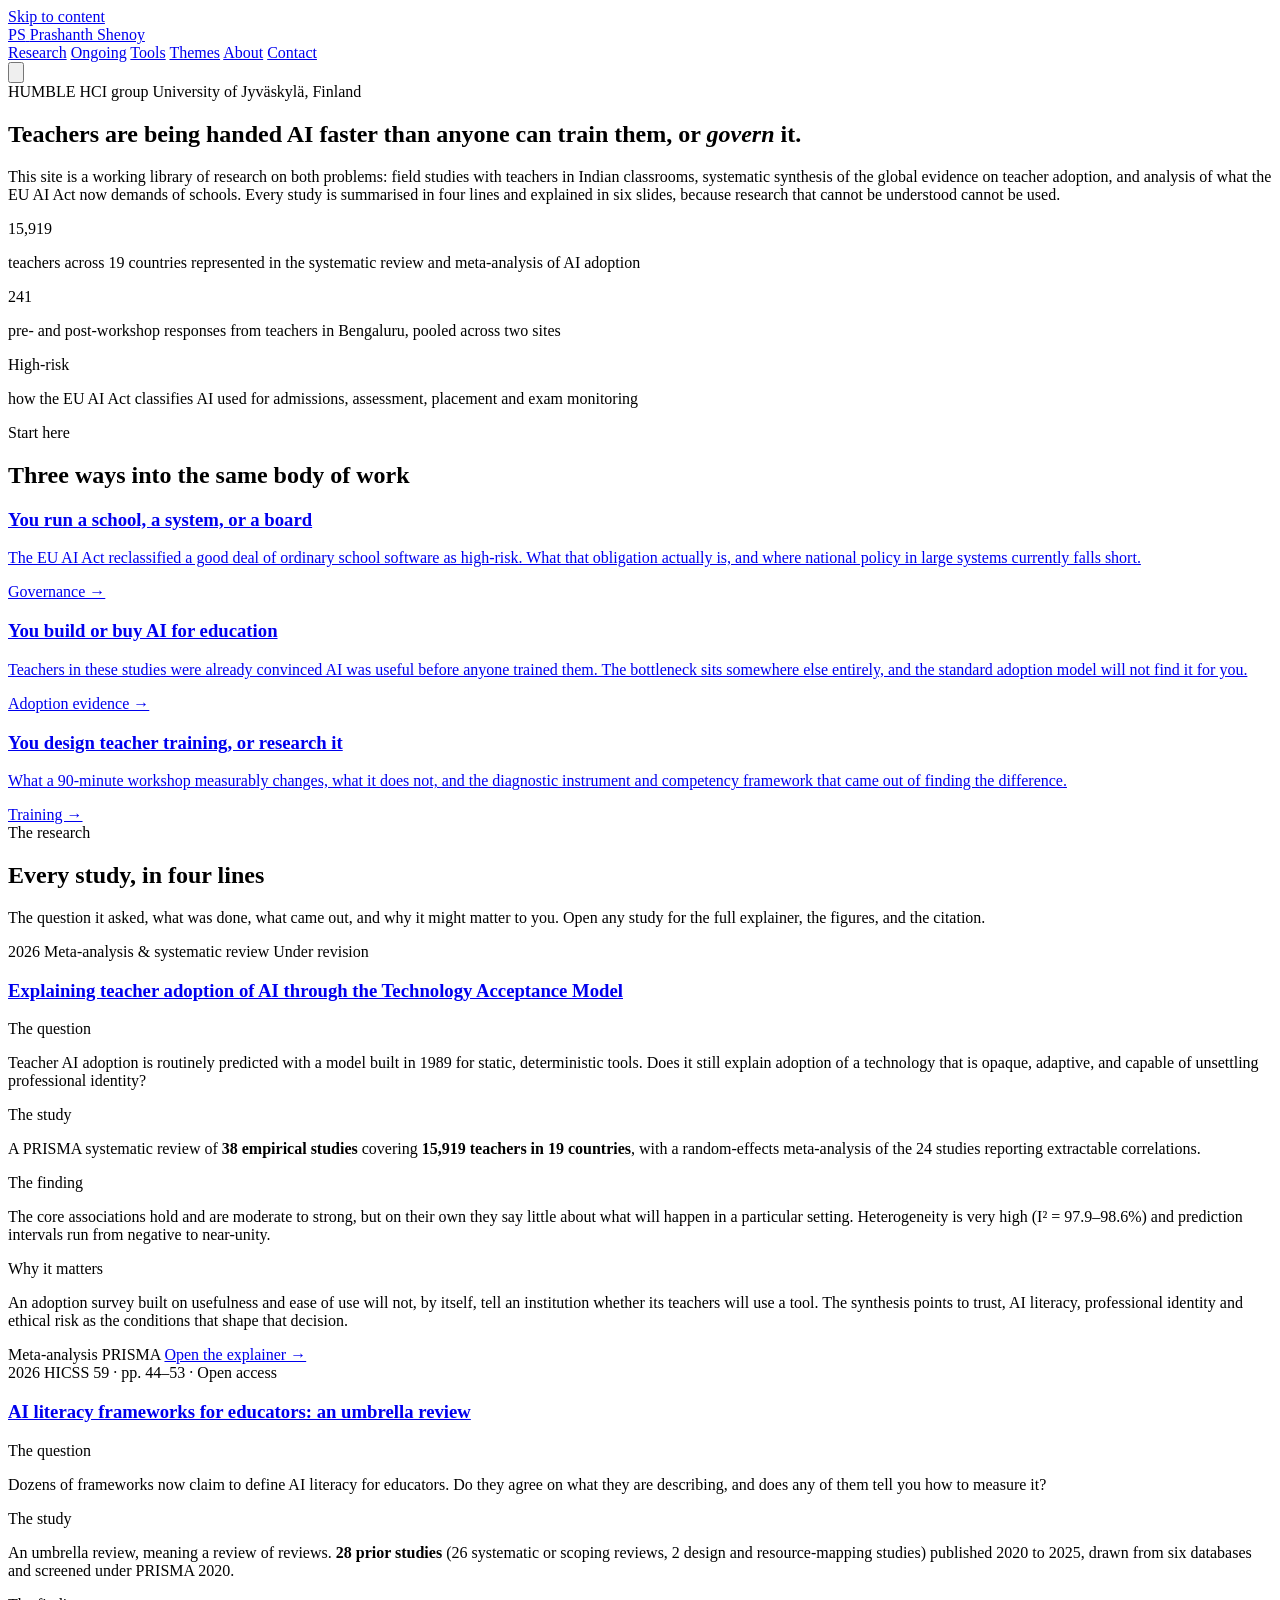
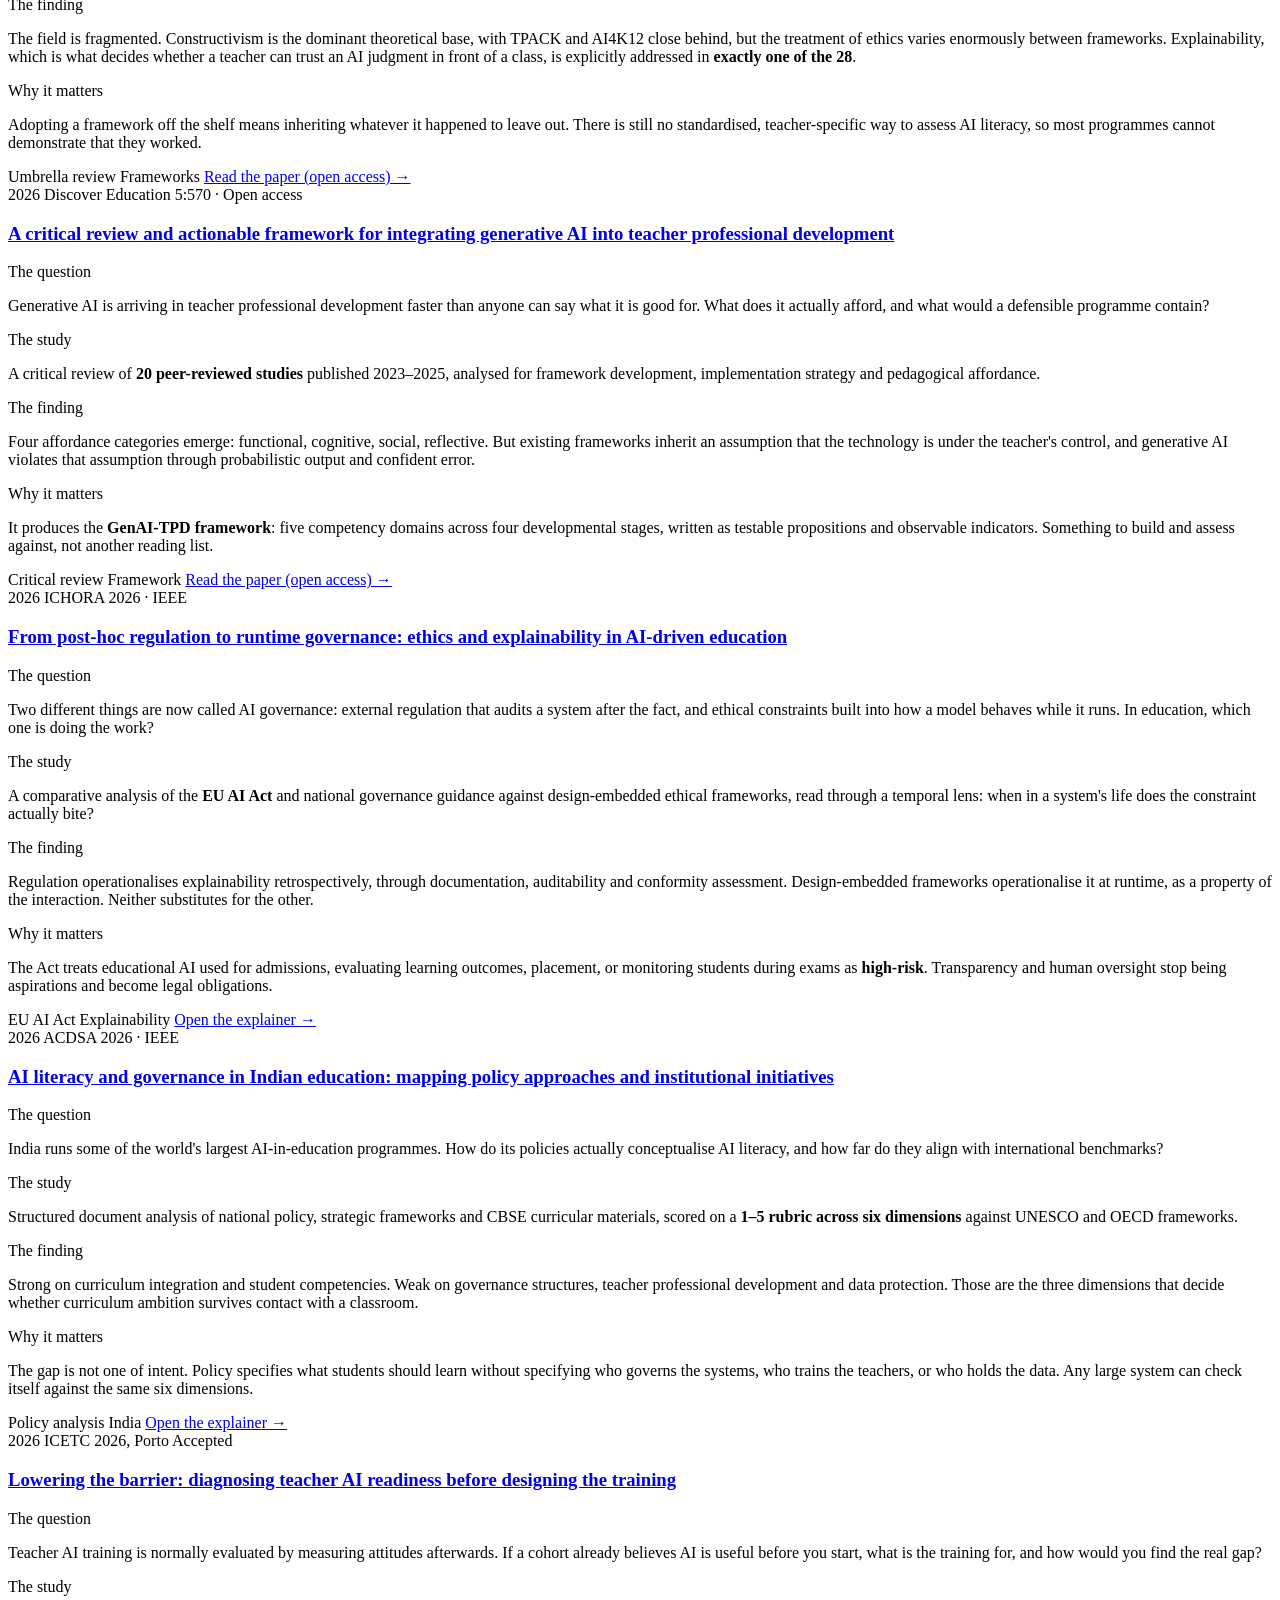
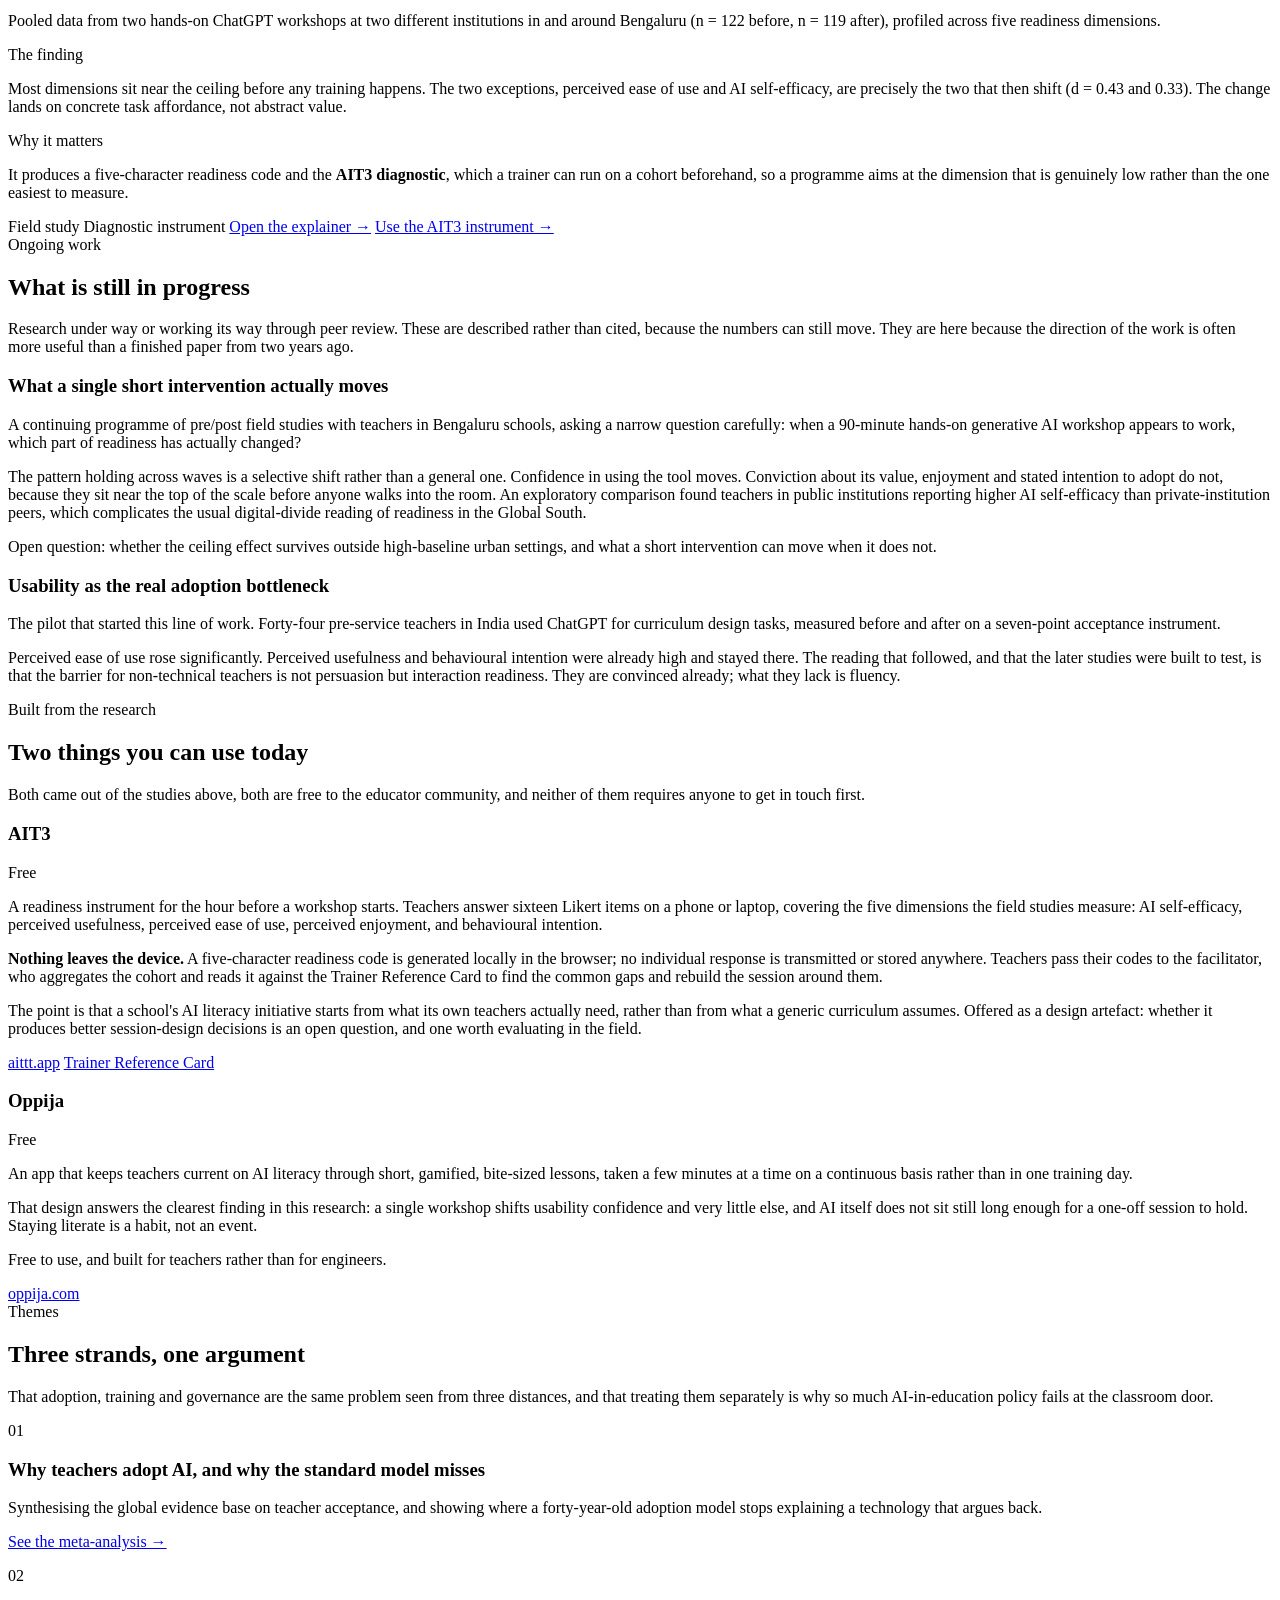
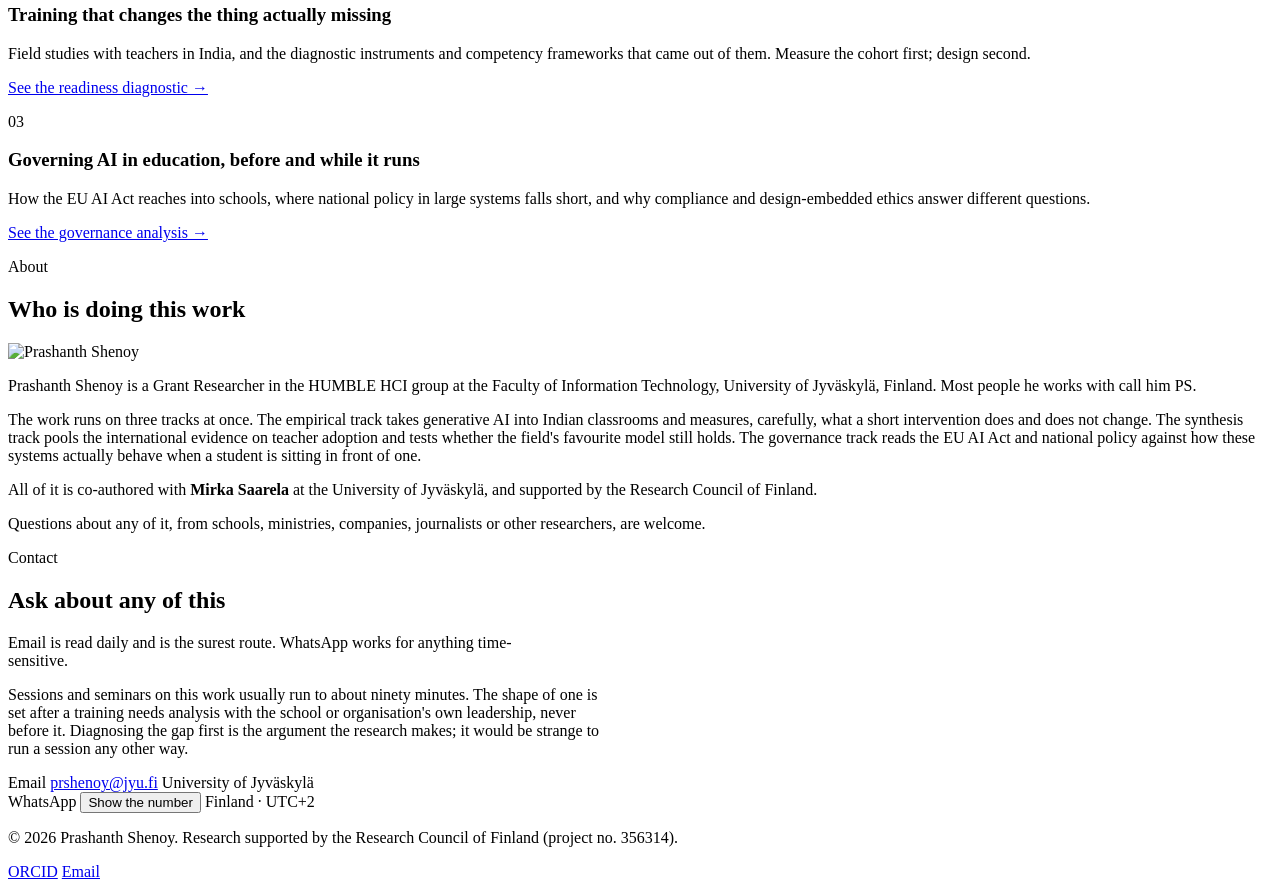
==== index.html @ c7bf32a2 "Add files via upload" ====
<!DOCTYPE html>
<html lang="en">
<head>
<meta charset="utf-8">
<meta name="viewport" content="width=device-width, initial-scale=1">
<title>Prashanth Shenoy: AI literacy, teacher adoption, and the governance of AI in education</title>
<meta name="description" content="Research on how teachers actually take up AI and how education systems should govern it. Field studies with teachers in India, systematic synthesis of the global evidence, and analysis of what the EU AI Act requires of schools.">
<link rel="canonical" href="https://www.prashanthshenoy.com/">

<meta property="og:type" content="website">
<meta property="og:url" content="https://www.prashanthshenoy.com/">
<meta property="og:title" content="Prashanth Shenoy. AI in education: adoption, training, governance">
<meta property="og:description" content="A working library of research on how teachers take up AI and how schools should govern it. Every study summarised in four lines and explained in six slides.">
<meta property="og:image" content="https://www.prashanthshenoy.com/assets/img/og-card.jpg">
<meta name="twitter:card" content="summary_large_image">

<link rel="icon" href="data:image/svg+xml,%3Csvg xmlns='http://www.w3.org/2000/svg' viewBox='0 0 32 32'%3E%3Ccircle cx='16' cy='16' r='15' fill='none' stroke='%230E5E56' stroke-width='2'/%3E%3Ctext x='16' y='22' font-family='Georgia,serif' font-size='15' font-weight='600' fill='%230E5E56' text-anchor='middle'%3EPS%3C/text%3E%3C/svg%3E">

<link rel="preconnect" href="https://fonts.googleapis.com">
<link rel="preconnect" href="https://fonts.gstatic.com" crossorigin>
<link href="https://fonts.googleapis.com/css2?family=Newsreader:ital,opsz,wght@0,6..72,400;0,6..72,500;0,6..72,600;1,6..72,400&family=Inter:wght@400;500;600&display=swap" rel="stylesheet">
<link rel="stylesheet" href="assets/css/site.css">

<script type="application/ld+json">
{
  "@context": "https://schema.org",
  "@type": "Person",
  "name": "Prashanth Shenoy",
  "alternateName": "PS",
  "url": "https://www.prashanthshenoy.com/",
  "email": "mailto:prshenoy@jyu.fi",
  "identifier": "https://orcid.org/0009-0000-4653-6191",
  "sameAs": ["https://orcid.org/0009-0000-4653-6191"],
  "jobTitle": "Grant Researcher",
  "affiliation": {
    "@type": "CollegeOrUniversity",
    "name": "University of Jyväskylä",
    "department": {
      "@type": "Organization",
      "name": "HUMBLE HCI group, Faculty of Information Technology"
    }
  },
  "knowsAbout": [
    "AI literacy", "AI in education", "Teacher professional development",
    "Technology Acceptance Model", "EU AI Act", "AI governance in education",
    "Generative AI", "Learning analytics"
  ]
}
</script>
</head>
<body>

<a class="skip-link" href="#main">Skip to content</a>

<header class="site-header">
  <div class="wrap site-header__inner">
    <a class="brand" href="/">
      <span class="monogram" aria-hidden="true">PS</span>
      <span class="brand__name">Prashanth Shenoy</span>
    </a>
    <div class="header-actions">
      <nav class="nav" aria-label="Primary">
        <a href="#research">Research</a>
        <a href="#ongoing">Ongoing</a>
        <a href="#tools">Tools</a>
        <a href="#strands">Themes</a>
        <a href="#about">About</a>
        <a href="#contact">Contact</a>
      </nav>
      <button class="theme-toggle" type="button" aria-label="Switch theme">
        <svg viewBox="0 0 24 24" fill="none" stroke="currentColor" stroke-width="2" stroke-linecap="round" aria-hidden="true">
          <path d="M21 12.8A9 9 0 1 1 11.2 3a7 7 0 0 0 9.8 9.8z"/>
        </svg>
      </button>
    </div>
  </div>
</header>

<main id="main">

  <!-- ================= HERO ================= -->
  <section class="hero">
    <div class="wrap">
      <div class="hero__kicker">
        <span class="eyebrow">HUMBLE HCI group</span>
        <span class="dot" aria-hidden="true"></span>
        <span class="eyebrow">University of Jyväskylä, Finland</span>
      </div>

      <h1>Teachers are being handed AI faster than anyone can train them, or <em>govern</em> it.</h1>

      <p class="lede hero__lede">
        This site is a working library of research on both problems: field studies with
        teachers in Indian classrooms, systematic synthesis of the global evidence on
        teacher adoption, and analysis of what the EU AI Act now demands of schools.
        Every study is summarised in four lines and explained in six slides, because
        research that cannot be understood cannot be used.
      </p>

      <div class="hero__meta">
        <div class="hero__stat">
          <span class="n num">15,919</span>
          <p>teachers across 19 countries represented in the systematic review and meta-analysis of AI adoption</p>
        </div>
        <div class="hero__stat">
          <span class="n num">241</span>
          <p>pre- and post-workshop responses from teachers in Bengaluru, pooled across two sites</p>
        </div>
        <div class="hero__stat">
          <span class="n">High-risk</span>
          <p>how the EU AI Act classifies AI used for admissions, assessment, placement and exam monitoring</p>
        </div>
      </div>
    </div>
  </section>

  <!-- ================= DOORS ================= -->
  <section class="rule-top" aria-labelledby="start-here">
    <div class="wrap">
      <div class="section-head">
        <span class="eyebrow" id="start-here">Start here</span>
        <h2>Three ways into the same body of work</h2>
      </div>

      <div class="doors">
        <a class="door" href="#strand-governance">
          <h3>You run a school, a system, or a board</h3>
          <p>The EU AI Act reclassified a good deal of ordinary school software as high-risk. What that obligation actually is, and where national policy in large systems currently falls short.</p>
          <span class="go">Governance &rarr;</span>
        </a>
        <a class="door" href="#strand-adoption">
          <h3>You build or buy AI for education</h3>
          <p>Teachers in these studies were already convinced AI was useful before anyone trained them. The bottleneck sits somewhere else entirely, and the standard adoption model will not find it for you.</p>
          <span class="go">Adoption evidence &rarr;</span>
        </a>
        <a class="door" href="#strand-training">
          <h3>You design teacher training, or research it</h3>
          <p>What a 90-minute workshop measurably changes, what it does not, and the diagnostic instrument and competency framework that came out of finding the difference.</p>
          <span class="go">Training &rarr;</span>
        </a>
      </div>
    </div>
  </section>

  <!-- ================= LIBRARY ================= -->
  <section class="rule-top" id="research">
    <div class="wrap">
      <div class="section-head">
        <span class="eyebrow">The research</span>
        <h2>Every study, in four lines</h2>
        <p>
          The question it asked, what was done, what came out, and why it might matter to you.
          Open any study for the full explainer, the figures, and the citation.
        </p>
      </div>

      <div class="library">

        <!-- ---------- 01 ---------- -->
        <article class="study" id="study-tam-meta">
          <div class="study__aside">
            <span class="study__year num">2026</span>
            <span class="study__venue">Meta-analysis &amp; systematic review</span>
            <span class="study__status">Under revision</span>
          </div>
          <div class="study__body">
            <h3 class="study__title">
              <a href="research/teacher-ai-adoption-tam-meta-analysis.html">Explaining teacher adoption of AI through the Technology Acceptance Model</a>
            </h3>

            <div class="slots">
              <div class="slot">
                <span class="eyebrow">The question</span>
                <p>Teacher AI adoption is routinely predicted with a model built in 1989 for static, deterministic tools. Does it still explain adoption of a technology that is opaque, adaptive, and capable of unsettling professional identity?</p>
              </div>
              <div class="slot">
                <span class="eyebrow">The study</span>
                <p>A PRISMA systematic review of <strong>38 empirical studies</strong> covering <strong>15,919 teachers in 19 countries</strong>, with a random-effects meta-analysis of the 24 studies reporting extractable correlations.</p>
              </div>
              <div class="slot">
                <span class="eyebrow">The finding</span>
                <p>The core associations hold and are moderate to strong, but on their own they say little about what will happen in a particular setting. Heterogeneity is very high (<span class="num">I² = 97.9–98.6%</span>) and prediction intervals run from negative to near-unity.</p>
              </div>
              <div class="slot">
                <span class="eyebrow">Why it matters</span>
                <p>An adoption survey built on usefulness and ease of use will not, by itself, tell an institution whether its teachers will use a tool. The synthesis points to trust, AI literacy, professional identity and ethical risk as the conditions that shape that decision.</p>
              </div>
            </div>

            <div class="study__foot">
              <span class="tag">Meta-analysis</span>
              <span class="tag">PRISMA</span>
              <a href="research/teacher-ai-adoption-tam-meta-analysis.html">Open the explainer &rarr;</a>
            </div>
          </div>
        </article>

        <!-- ---------- 02 ---------- -->
        <article class="study" id="study-umbrella">
          <div class="study__aside">
            <span class="study__year num">2026</span>
            <span class="study__venue">HICSS 59 &middot; pp. 44&ndash;53 &middot; Open access</span>
          </div>
          <div class="study__body">
            <h3 class="study__title">
              <a href="https://hdl.handle.net/10125/111399">AI literacy frameworks for educators: an umbrella review</a>
            </h3>

            <div class="slots">
              <div class="slot">
                <span class="eyebrow">The question</span>
                <p>Dozens of frameworks now claim to define AI literacy for educators. Do they agree on what they are describing, and does any of them tell you how to measure it?</p>
              </div>
              <div class="slot">
                <span class="eyebrow">The study</span>
                <p>An umbrella review, meaning a review of reviews. <strong>28 prior studies</strong> (26 systematic or scoping reviews, 2 design and resource-mapping studies) published 2020 to 2025, drawn from six databases and screened under PRISMA 2020.</p>
              </div>
              <div class="slot">
                <span class="eyebrow">The finding</span>
                <p>The field is fragmented. Constructivism is the dominant theoretical base, with TPACK and AI4K12 close behind, but the treatment of ethics varies enormously between frameworks. Explainability, which is what decides whether a teacher can trust an AI judgment in front of a class, is explicitly addressed in <strong>exactly one of the 28</strong>.</p>
              </div>
              <div class="slot">
                <span class="eyebrow">Why it matters</span>
                <p>Adopting a framework off the shelf means inheriting whatever it happened to leave out. There is still no standardised, teacher-specific way to assess AI literacy, so most programmes cannot demonstrate that they worked.</p>
              </div>
            </div>

            <div class="study__foot">
              <span class="tag">Umbrella review</span>
              <span class="tag">Frameworks</span>
              <a href="https://hdl.handle.net/10125/111399">Read the paper (open access) &rarr;</a>
            </div>
          </div>
        </article>

        <!-- ---------- 03 ---------- -->
        <article class="study">
          <div class="study__aside">
            <span class="study__year num">2026</span>
            <span class="study__venue">Discover Education 5:570 &middot; Open access</span>
          </div>
          <div class="study__body">
            <h3 class="study__title">
              <a href="https://doi.org/10.1007/s44217-026-01579-7">A critical review and actionable framework for integrating generative AI into teacher professional development</a>
            </h3>

            <div class="slots">
              <div class="slot">
                <span class="eyebrow">The question</span>
                <p>Generative AI is arriving in teacher professional development faster than anyone can say what it is good for. What does it actually afford, and what would a defensible programme contain?</p>
              </div>
              <div class="slot">
                <span class="eyebrow">The study</span>
                <p>A critical review of <strong>20 peer-reviewed studies</strong> published 2023&ndash;2025, analysed for framework development, implementation strategy and pedagogical affordance.</p>
              </div>
              <div class="slot">
                <span class="eyebrow">The finding</span>
                <p>Four affordance categories emerge: functional, cognitive, social, reflective. But existing frameworks inherit an assumption that the technology is under the teacher's control, and generative AI violates that assumption through probabilistic output and confident error.</p>
              </div>
              <div class="slot">
                <span class="eyebrow">Why it matters</span>
                <p>It produces the <strong>GenAI-TPD framework</strong>: five competency domains across four developmental stages, written as testable propositions and observable indicators. Something to build and assess against, not another reading list.</p>
              </div>
            </div>

            <div class="study__foot">
              <span class="tag">Critical review</span>
              <span class="tag">Framework</span>
              <a href="https://doi.org/10.1007/s44217-026-01579-7">Read the paper (open access) &rarr;</a>
            </div>
          </div>
        </article>

        <!-- ---------- 03 ---------- -->
        <article class="study" id="study-governance">
          <div class="study__aside">
            <span class="study__year num">2026</span>
            <span class="study__venue">ICHORA 2026 &middot; IEEE</span>
          </div>
          <div class="study__body">
            <h3 class="study__title">
              <a href="research/eu-ai-act-runtime-governance-education.html">From post-hoc regulation to runtime governance: ethics and explainability in AI-driven education</a>
            </h3>

            <div class="slots">
              <div class="slot">
                <span class="eyebrow">The question</span>
                <p>Two different things are now called AI governance: external regulation that audits a system after the fact, and ethical constraints built into how a model behaves while it runs. In education, which one is doing the work?</p>
              </div>
              <div class="slot">
                <span class="eyebrow">The study</span>
                <p>A comparative analysis of the <strong>EU AI Act</strong> and national governance guidance against design-embedded ethical frameworks, read through a temporal lens: when in a system's life does the constraint actually bite?</p>
              </div>
              <div class="slot">
                <span class="eyebrow">The finding</span>
                <p>Regulation operationalises explainability retrospectively, through documentation, auditability and conformity assessment. Design-embedded frameworks operationalise it at runtime, as a property of the interaction. Neither substitutes for the other.</p>
              </div>
              <div class="slot">
                <span class="eyebrow">Why it matters</span>
                <p>The Act treats educational AI used for admissions, evaluating learning outcomes, placement, or monitoring students during exams as <strong>high-risk</strong>. Transparency and human oversight stop being aspirations and become legal obligations.</p>
              </div>
            </div>

            <div class="study__foot">
              <span class="tag">EU AI Act</span>
              <span class="tag">Explainability</span>
              <a href="research/eu-ai-act-runtime-governance-education.html">Open the explainer &rarr;</a>
            </div>
          </div>
        </article>

        <!-- ---------- 04 ---------- -->
        <article class="study">
          <div class="study__aside">
            <span class="study__year num">2026</span>
            <span class="study__venue">ACDSA 2026 &middot; IEEE</span>
          </div>
          <div class="study__body">
            <h3 class="study__title">
              <a href="research/ai-literacy-governance-indian-education-policy.html">AI literacy and governance in Indian education: mapping policy approaches and institutional initiatives</a>
            </h3>

            <div class="slots">
              <div class="slot">
                <span class="eyebrow">The question</span>
                <p>India runs some of the world's largest AI-in-education programmes. How do its policies actually conceptualise AI literacy, and how far do they align with international benchmarks?</p>
              </div>
              <div class="slot">
                <span class="eyebrow">The study</span>
                <p>Structured document analysis of national policy, strategic frameworks and CBSE curricular materials, scored on a <strong>1&ndash;5 rubric across six dimensions</strong> against UNESCO and OECD frameworks.</p>
              </div>
              <div class="slot">
                <span class="eyebrow">The finding</span>
                <p>Strong on curriculum integration and student competencies. Weak on governance structures, teacher professional development and data protection. Those are the three dimensions that decide whether curriculum ambition survives contact with a classroom.</p>
              </div>
              <div class="slot">
                <span class="eyebrow">Why it matters</span>
                <p>The gap is not one of intent. Policy specifies what students should learn without specifying who governs the systems, who trains the teachers, or who holds the data. Any large system can check itself against the same six dimensions.</p>
              </div>
            </div>

            <div class="study__foot">
              <span class="tag">Policy analysis</span>
              <span class="tag">India</span>
              <a href="research/ai-literacy-governance-indian-education-policy.html">Open the explainer &rarr;</a>
            </div>
          </div>
        </article>

        <!-- ---------- 05 ---------- -->
        <article class="study">
          <div class="study__aside">
            <span class="study__year num">2026</span>
            <span class="study__venue">ICETC 2026, Porto</span>
            <span class="study__status">Accepted</span>
          </div>
          <div class="study__body">
            <h3 class="study__title">
              <a href="research/diagnosing-teacher-ai-readiness-before-training.html">Lowering the barrier: diagnosing teacher AI readiness before designing the training</a>
            </h3>

            <div class="slots">
              <div class="slot">
                <span class="eyebrow">The question</span>
                <p>Teacher AI training is normally evaluated by measuring attitudes afterwards. If a cohort already believes AI is useful before you start, what is the training for, and how would you find the real gap?</p>
              </div>
              <div class="slot">
                <span class="eyebrow">The study</span>
                <p>Pooled data from two hands-on ChatGPT workshops at two different institutions in and around Bengaluru (<span class="num">n = 122</span> before, <span class="num">n = 119</span> after), profiled across five readiness dimensions.</p>
              </div>
              <div class="slot">
                <span class="eyebrow">The finding</span>
                <p>Most dimensions sit near the ceiling before any training happens. The two exceptions, perceived ease of use and AI self-efficacy, are precisely the two that then shift (<span class="num">d = 0.43</span> and <span class="num">0.33</span>). The change lands on concrete task affordance, not abstract value.</p>
              </div>
              <div class="slot">
                <span class="eyebrow">Why it matters</span>
                <p>It produces a five-character readiness code and the <strong>AIT3 diagnostic</strong>, which a trainer can run on a cohort beforehand, so a programme aims at the dimension that is genuinely low rather than the one easiest to measure.</p>
              </div>
            </div>

            <div class="study__foot">
              <span class="tag">Field study</span>
              <span class="tag">Diagnostic instrument</span>
              <a href="research/diagnosing-teacher-ai-readiness-before-training.html">Open the explainer &rarr;</a>
              <a href="#tools">Use the AIT3 instrument &rarr;</a>
            </div>
          </div>
        </article>

      </div><!-- /.library -->
    </div>
  </section>

  <!-- ================= ONGOING ================= -->
  <section class="rule-top" id="ongoing">
    <div class="wrap">
      <div class="section-head">
        <span class="eyebrow">Ongoing work</span>
        <h2>What is still in progress</h2>
        <p>
          Research under way or working its way through peer review. These are described
          rather than cited, because the numbers can still move. They are here because the
          direction of the work is often more useful than a finished paper from two years ago.
        </p>
      </div>

      <div class="ongoing">

        <article class="ongoing__item">
          <h3>What a single short intervention actually moves</h3>
          <p>
            A continuing programme of pre/post field studies with teachers in Bengaluru
            schools, asking a narrow question carefully: when a 90-minute hands-on
            generative AI workshop appears to work, which part of readiness has actually
            changed?
          </p>
          <p>
            The pattern holding across waves is a selective shift rather than a general
            one. Confidence in using the tool moves. Conviction about its value, enjoyment
            and stated intention to adopt do not, because they sit near the top of the
            scale before anyone walks into the room. An exploratory comparison found
            teachers in public institutions reporting higher AI self-efficacy than
            private-institution peers, which complicates the usual digital-divide reading
            of readiness in the Global South.
          </p>
          <p class="muted" style="font-size:var(--step--2)">
            Open question: whether the ceiling effect survives outside high-baseline urban
            settings, and what a short intervention can move when it does not.
          </p>
        </article>

        <article class="ongoing__item">
          <h3>Usability as the real adoption bottleneck</h3>
          <p>
            The pilot that started this line of work. Forty-four pre-service teachers in
            India used ChatGPT for curriculum design tasks, measured before and after on a
            seven-point acceptance instrument.
          </p>
          <p>
            Perceived ease of use rose significantly. Perceived usefulness and behavioural
            intention were already high and stayed there. The reading that followed, and
            that the later studies were built to test, is that the barrier for non-technical
            teachers is not persuasion but interaction readiness. They are convinced
            already; what they lack is fluency.
          </p>
        </article>

      </div>
    </div>
  </section>

  <!-- ================= TOOLS ================= -->
  <section class="rule-top" id="tools">
    <div class="wrap">
      <div class="section-head">
        <span class="eyebrow">Built from the research</span>
        <h2>Two things you can use today</h2>
        <p>
          Both came out of the studies above, both are free to the educator community,
          and neither of them requires anyone to get in touch first.
        </p>
      </div>

      <div class="tools">

        <article class="tool">
          <div class="tool__head">
            <h3>AIT3</h3>
            <span class="badge">Free</span>
          </div>
          <p>
            A readiness instrument for the hour before a workshop starts. Teachers answer
            sixteen Likert items on a phone or laptop, covering the five dimensions the
            field studies measure: AI self-efficacy, perceived usefulness, perceived ease
            of use, perceived enjoyment, and behavioural intention.
          </p>
          <p>
            <strong>Nothing leaves the device.</strong> A five-character readiness code is
            generated locally in the browser; no individual response is transmitted or
            stored anywhere. Teachers pass their codes to the facilitator, who aggregates
            the cohort and reads it against the Trainer Reference Card to find the common
            gaps and rebuild the session around them.
          </p>
          <p class="muted" style="font-size:var(--step--2)">
            The point is that a school's AI literacy initiative starts from what its own
            teachers actually need, rather than from what a generic curriculum assumes.
            Offered as a design artefact: whether it produces better session-design decisions
            is an open question, and one worth evaluating in the field.
          </p>
          <div class="tool__links">
            <a href="https://aittt.app">aittt.app</a>
            <a href="https://aittt.app/trainer-ref-card">Trainer Reference Card</a>
          </div>
        </article>

        <article class="tool">
          <div class="tool__head">
            <h3>Oppija</h3>
            <span class="badge">Free</span>
          </div>
          <p>
            An app that keeps teachers current on AI literacy through short, gamified,
            bite-sized lessons, taken a few minutes at a time on a continuous basis rather
            than in one training day.
          </p>
          <p>
            That design answers the clearest finding in this research: a single workshop
            shifts usability confidence and very little else, and AI itself does not sit
            still long enough for a one-off session to hold. Staying literate is a habit,
            not an event.
          </p>
          <p class="muted" style="font-size:var(--step--2)">
            Free to use, and built for teachers rather than for engineers.
          </p>
          <div class="tool__links">
            <a href="https://www.oppija.com">oppija.com</a>
          </div>
        </article>

      </div>
    </div>
  </section>

  <!-- ================= STRANDS ================= -->
  <section class="rule-top" id="strands">
    <div class="wrap">
      <div class="section-head">
        <span class="eyebrow">Themes</span>
        <h2>Three strands, one argument</h2>
        <p>That adoption, training and governance are the same problem seen from three distances, and that treating them separately is why so much AI-in-education policy fails at the classroom door.</p>
      </div>

      <div class="strands">
        <div class="strand" id="strand-adoption">
          <span class="strand__n">01</span>
          <h3>Why teachers adopt AI, and why the standard model misses</h3>
          <p>Synthesising the global evidence base on teacher acceptance, and showing where a forty-year-old adoption model stops explaining a technology that argues back.</p>
          <p><a href="#study-tam-meta">See the meta-analysis &rarr;</a></p>
        </div>
        <div class="strand" id="strand-training">
          <span class="strand__n">02</span>
          <h3>Training that changes the thing actually missing</h3>
          <p>Field studies with teachers in India, and the diagnostic instruments and competency frameworks that came out of them. Measure the cohort first; design second.</p>
          <p><a href="research/diagnosing-teacher-ai-readiness-before-training.html">See the readiness diagnostic &rarr;</a></p>
        </div>
        <div class="strand" id="strand-governance">
          <span class="strand__n">03</span>
          <h3>Governing AI in education, before and while it runs</h3>
          <p>How the EU AI Act reaches into schools, where national policy in large systems falls short, and why compliance and design-embedded ethics answer different questions.</p>
          <p><a href="#study-governance">See the governance analysis &rarr;</a></p>
        </div>
      </div>
    </div>
  </section>

  <!-- ================= ABOUT ================= -->
  <section class="rule-top" id="about">
    <div class="wrap">
      <div class="section-head">
        <span class="eyebrow">About</span>
        <h2>Who is doing this work</h2>
      </div>

      <div class="about">
        <img class="about__portrait" src="assets/img/portrait.jpg" alt="Prashanth Shenoy" width="480" height="600" loading="lazy">
        <div class="about__text stack">
          <p>
            Prashanth Shenoy is a Grant Researcher in the HUMBLE HCI group at the Faculty of
            Information Technology, University of Jyväskylä, Finland. Most people he works
            with call him PS.
          </p>
          <p>
            The work runs on three tracks at once. The empirical track takes generative AI
            into Indian classrooms and measures, carefully, what a short intervention does and
            does not change. The synthesis track pools the international evidence on teacher
            adoption and tests whether the field's favourite model still holds. The governance
            track reads the EU AI Act and national policy against how these systems actually
            behave when a student is sitting in front of one.
          </p>
          <p>
            All of it is co-authored with <strong>Mirka Saarela</strong> at the University of
            Jyväskylä, and supported by the Research Council of Finland.
          </p>
          <p>
            Questions about any of it, from schools, ministries, companies, journalists
            or other researchers, are welcome.
          </p>
        </div>
      </div>
    </div>
  </section>

  <!-- ================= CONTACT ================= -->
  <section class="contact" id="contact">
    <div class="wrap">
      <span class="eyebrow">Contact</span>
      <h2 class="mt-4">Ask about any of this</h2>
      <p class="lede mt-4" style="max-width:34rem">
        Email is read daily and is the surest route. WhatsApp works for anything time-sensitive.
      </p>
      <p class="mt-4" style="max-width:38rem; color:var(--ink-2); font-size:var(--step--1)">
        Sessions and seminars on this work usually run to about ninety minutes. The shape of
        one is set after a training needs analysis with the school or organisation's own
        leadership, never before it. Diagnosing the gap first is the argument the research
        makes; it would be strange to run a session any other way.
      </p>

      <div class="contact__grid">
        <div class="contact__item">
          <span class="eyebrow">Email</span>
          <a href="mailto:prshenoy@jyu.fi">prshenoy@jyu.fi</a>
          <span class="note">University of Jyväskylä</span>
        </div>
        <div class="contact__item">
          <span class="eyebrow">WhatsApp</span>
          <button type="button" data-reveal-phone data-x="MzU4NDY4MDQxNzMz">Show the number</button>
          <span class="note">Finland &middot; UTC+2</span>
        </div>
      </div>
    </div>
  </section>

</main>

<footer class="site-footer">
  <div class="wrap site-footer__grid">
    <p>
      &copy; <span class="num">2026</span> Prashanth Shenoy.
      Research supported by the Research Council of Finland (project no. 356314).
    </p>
    <div class="site-footer__links">
      <a href="https://orcid.org/0009-0000-4653-6191">ORCID</a>
      <a href="mailto:prshenoy@jyu.fi">Email</a>
    </div>
  </div>
</footer>

<script src="assets/js/site.js" defer></script>
</body>
</html>
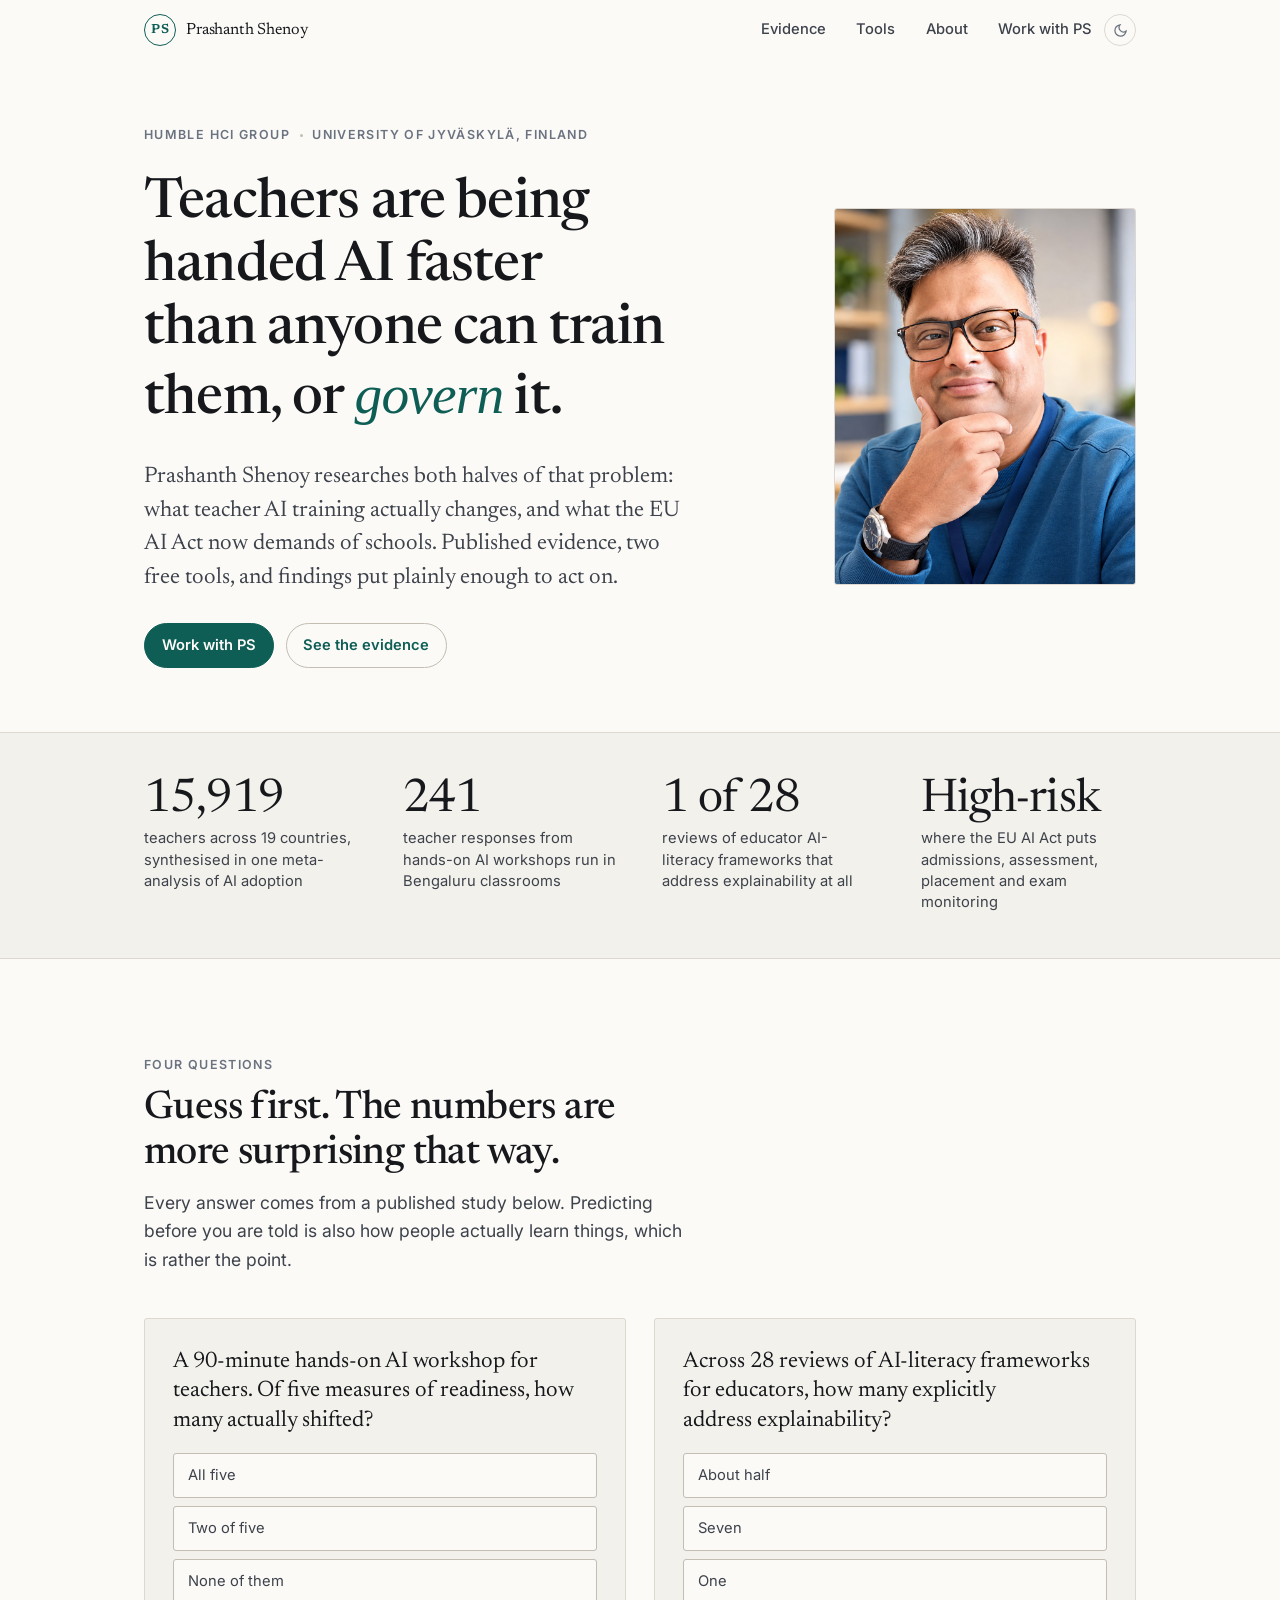
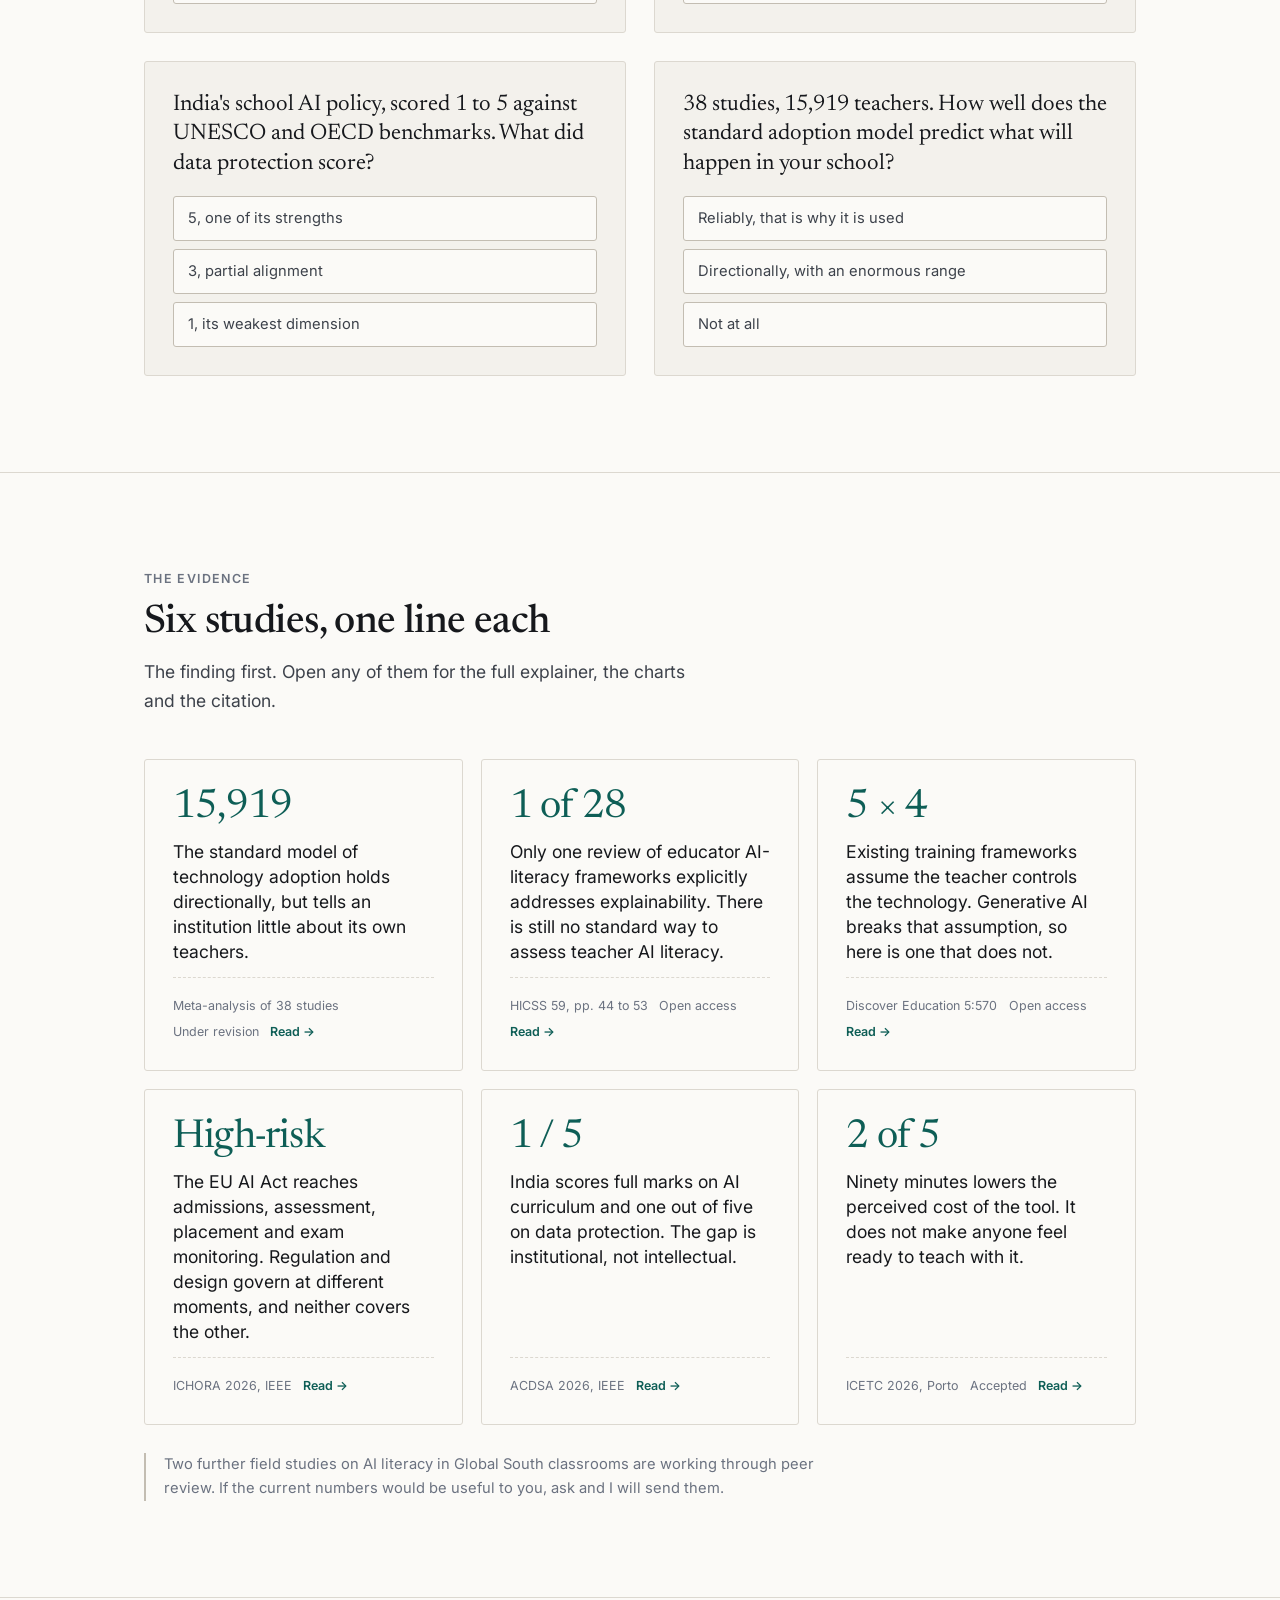
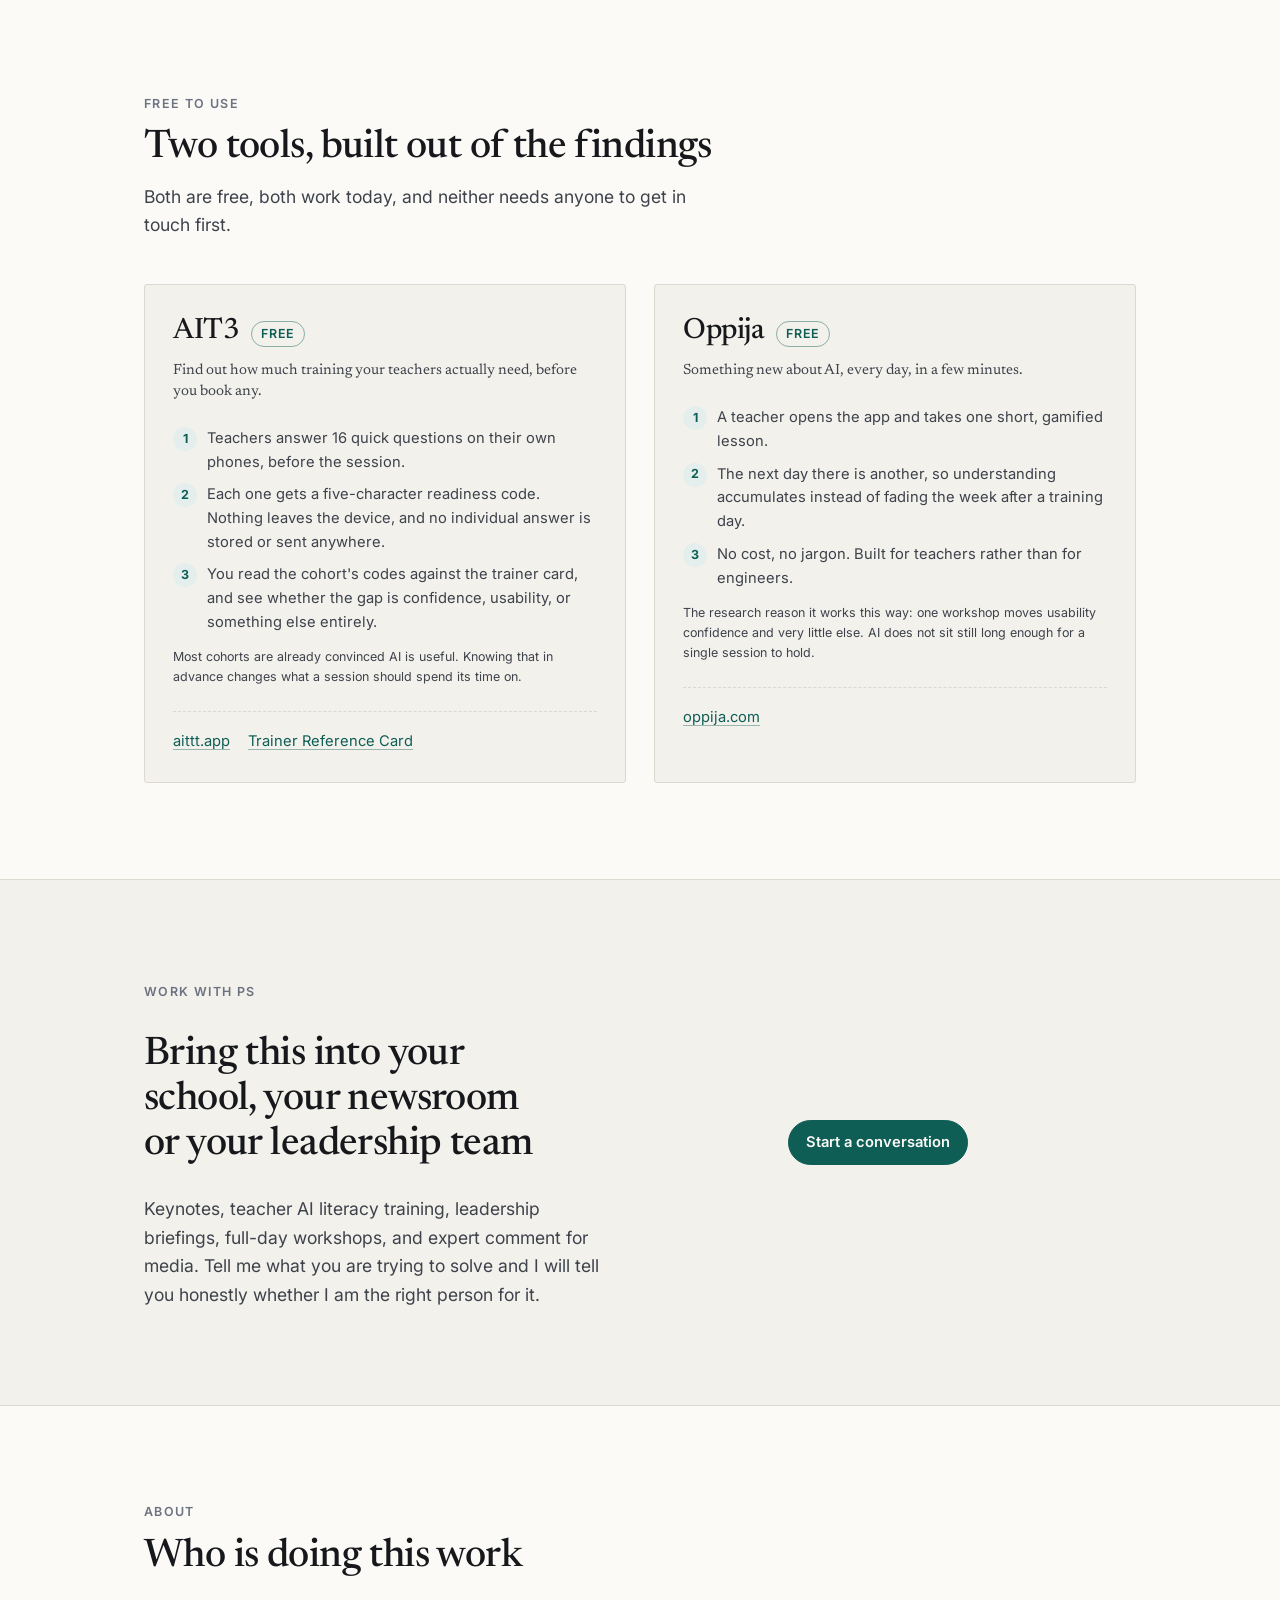
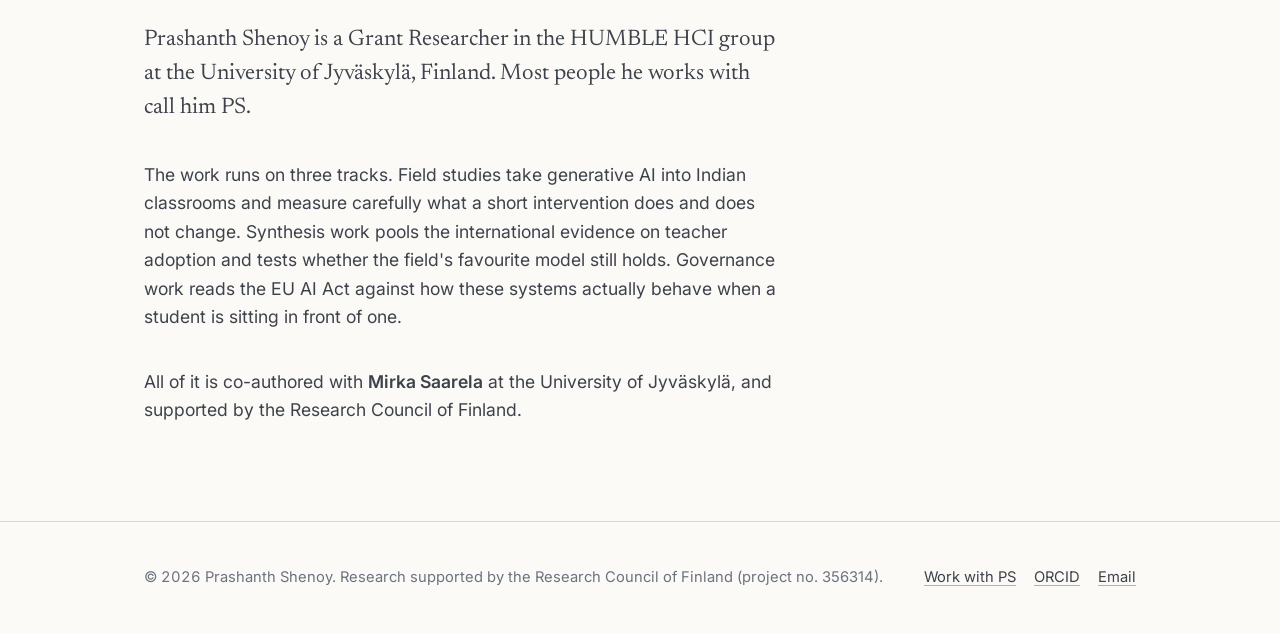
==== commit 95655c8a: "Add files via upload" ====
--- a/index.html
+++ b/index.html
@@ -3,14 +3,14 @@
 <head>
 <meta charset="utf-8">
 <meta name="viewport" content="width=device-width, initial-scale=1">
-<title>Prashanth Shenoy: AI literacy, teacher adoption, and the governance of AI in education</title>
-<meta name="description" content="Research on how teachers actually take up AI and how education systems should govern it. Field studies with teachers in India, systematic synthesis of the global evidence, and analysis of what the EU AI Act requires of schools.">
+<title>Prashanth Shenoy: AI in education, evidence you can act on</title>
+<meta name="description" content="Research on what teacher AI training actually changes and what the EU AI Act requires of schools. Published studies, two free tools, and findings put plainly. Keynotes, training and expert comment.">
 <link rel="canonical" href="https://www.prashanthshenoy.com/">
 
 <meta property="og:type" content="website">
 <meta property="og:url" content="https://www.prashanthshenoy.com/">
 <meta property="og:title" content="Prashanth Shenoy. AI in education: adoption, training, governance">
-<meta property="og:description" content="A working library of research on how teachers take up AI and how schools should govern it. Every study summarised in four lines and explained in six slides.">
+<meta property="og:description" content="What teacher AI training actually changes, and what the EU AI Act now requires of schools. Evidence, two free tools, and findings put plainly.">
 <meta property="og:image" content="https://www.prashanthshenoy.com/assets/img/og-card.jpg">
 <meta name="twitter:card" content="summary_large_image">
 
@@ -54,18 +54,16 @@
 
 <header class="site-header">
   <div class="wrap site-header__inner">
-    <a class="brand" href="/">
+    <a class="brand" href="index.html">
       <span class="monogram" aria-hidden="true">PS</span>
       <span class="brand__name">Prashanth Shenoy</span>
     </a>
     <div class="header-actions">
       <nav class="nav" aria-label="Primary">
-        <a href="#research">Research</a>
-        <a href="#ongoing">Ongoing</a>
+        <a href="#evidence">Evidence</a>
         <a href="#tools">Tools</a>
-        <a href="#strands">Themes</a>
         <a href="#about">About</a>
-        <a href="#contact">Contact</a>
+        <a href="work-with-ps.html">Work with PS</a>
       </nav>
       <button class="theme-toggle" type="button" aria-label="Switch theme">
         <svg viewBox="0 0 24 24" fill="none" stroke="currentColor" stroke-width="2" stroke-linecap="round" aria-hidden="true">
@@ -79,373 +77,232 @@
 <main id="main">
 
   <!-- ================= HERO ================= -->
-  <section class="hero">
-    <div class="wrap">
-      <div class="hero__kicker">
-        <span class="eyebrow">HUMBLE HCI group</span>
-        <span class="dot" aria-hidden="true"></span>
-        <span class="eyebrow">University of Jyväskylä, Finland</span>
-      </div>
-
-      <h1>Teachers are being handed AI faster than anyone can train them, or <em>govern</em> it.</h1>
-
-      <p class="lede hero__lede">
-        This site is a working library of research on both problems: field studies with
-        teachers in Indian classrooms, systematic synthesis of the global evidence on
-        teacher adoption, and analysis of what the EU AI Act now demands of schools.
-        Every study is summarised in four lines and explained in six slides, because
-        research that cannot be understood cannot be used.
+  <section class="hero hero--split">
+    <div class="wrap">
+      <div class="hero__grid">
+        <div>
+          <div class="hero__kicker">
+            <span class="eyebrow">HUMBLE HCI group</span>
+            <span class="dot" aria-hidden="true"></span>
+            <span class="eyebrow">University of Jyväskylä, Finland</span>
+          </div>
+
+          <h1>Teachers are being handed AI faster than anyone can train them, or <em>govern</em> it.</h1>
+
+          <p class="hero__sub">
+            Prashanth Shenoy researches both halves of that problem: what teacher AI training
+            actually changes, and what the EU AI Act now demands of schools. Published
+            evidence, two free tools, and findings put plainly enough to act on.
+          </p>
+
+          <div class="cta-row">
+            <a class="btn" href="work-with-ps.html">Work with PS</a>
+            <a class="btn btn--ghost" href="#evidence">See the evidence</a>
+          </div>
+        </div>
+
+        <img class="hero__portrait" src="assets/img/portrait.jpg" alt="Prashanth Shenoy" width="480" height="600">
+      </div>
+    </div>
+  </section>
+
+  <!-- ================= NUMBERS ================= -->
+  <section class="statband">
+    <div class="wrap">
+      <div class="statband__grid">
+        <div class="stat">
+          <span class="stat__n num">15,919</span>
+          <p>teachers across 19 countries, synthesised in one meta-analysis of AI adoption</p>
+        </div>
+        <div class="stat">
+          <span class="stat__n num">241</span>
+          <p>teacher responses from hands-on AI workshops run in Bengaluru classrooms</p>
+        </div>
+        <div class="stat">
+          <span class="stat__n num">1 of 28</span>
+          <p>reviews of educator AI-literacy frameworks that address explainability at all</p>
+        </div>
+        <div class="stat">
+          <span class="stat__n">High-risk</span>
+          <p>where the EU AI Act puts admissions, assessment, placement and exam monitoring</p>
+        </div>
+      </div>
+    </div>
+  </section>
+
+  <!-- ================= QUIZ ================= -->
+  <section id="check">
+    <div class="wrap">
+      <div class="section-head">
+        <span class="eyebrow">Four questions</span>
+        <h2>Guess first. The numbers are more surprising that way.</h2>
+        <p>
+          Every answer comes from a published study below. Predicting before you are told is
+          also how people actually learn things, which is rather the point.
+        </p>
+      </div>
+
+      <div class="quiz">
+
+        <article class="qcard" data-answer="1">
+          <p class="qcard__q">A 90-minute hands-on AI workshop for teachers. Of five measures of readiness, how many actually shifted?</p>
+          <div class="qopts" role="group" aria-label="Answer options">
+            <button class="qopt" type="button">All five</button>
+            <button class="qopt" type="button">Two of five</button>
+            <button class="qopt" type="button">None of them</button>
+          </div>
+          <div class="qreveal">
+            <span class="answer">Two of five</span>
+            <div class="pbar"><span data-fill="40"></span></div>
+            <p class="pbar__note">2 of 5 dimensions moved</p>
+            <p>
+              Only ease of use and self-efficacy shifted. Usefulness, enjoyment and intention
+              were already near the top of the scale before anyone walked in. The room did not
+              need persuading; it needed fluency.
+            </p>
+            <p><a href="research/diagnosing-teacher-ai-readiness-before-training.html">See the study &rarr;</a></p>
+          </div>
+        </article>
+
+        <article class="qcard" data-answer="2">
+          <p class="qcard__q">Across 28 reviews of AI-literacy frameworks for educators, how many explicitly address explainability?</p>
+          <div class="qopts" role="group" aria-label="Answer options">
+            <button class="qopt" type="button">About half</button>
+            <button class="qopt" type="button">Seven</button>
+            <button class="qopt" type="button">One</button>
+          </div>
+          <div class="qreveal">
+            <span class="answer">Exactly one</span>
+            <div class="pbar"><span data-fill="3.6"></span></div>
+            <p class="pbar__note">1 of 28 reviews</p>
+            <p>
+              Explainability is what decides whether a teacher can trust an AI judgment about a
+              student. It is almost entirely absent from the frameworks schools are currently
+              adopting.
+            </p>
+            <p><a href="https://hdl.handle.net/10125/111399">See the study &rarr;</a></p>
+          </div>
+        </article>
+
+        <article class="qcard" data-answer="2">
+          <p class="qcard__q">India's school AI policy, scored 1 to 5 against UNESCO and OECD benchmarks. What did data protection score?</p>
+          <div class="qopts" role="group" aria-label="Answer options">
+            <button class="qopt" type="button">5, one of its strengths</button>
+            <button class="qopt" type="button">3, partial alignment</button>
+            <button class="qopt" type="button">1, its weakest dimension</button>
+          </div>
+          <div class="qreveal">
+            <span class="answer">1 out of 5</span>
+            <div class="pbar"><span data-fill="20"></span></div>
+            <p class="pbar__note">the lowest of six dimensions</p>
+            <p>
+              The curriculum scores full marks. Data protection has no education-specific
+              provisions and no standards for the AI tools already running in classrooms.
+              Curriculum-forward, governance-light.
+            </p>
+            <p><a href="research/ai-literacy-governance-indian-education-policy.html">See the study &rarr;</a></p>
+          </div>
+        </article>
+
+        <article class="qcard" data-answer="1">
+          <p class="qcard__q">38 studies, 15,919 teachers. How well does the standard adoption model predict what will happen in your school?</p>
+          <div class="qopts" role="group" aria-label="Answer options">
+            <button class="qopt" type="button">Reliably, that is why it is used</button>
+            <button class="qopt" type="button">Directionally, with an enormous range</button>
+            <button class="qopt" type="button">Not at all</button>
+          </div>
+          <div class="qreveal">
+            <span class="answer">The direction, not the terrain</span>
+            <p class="pbar__note">pooled r = .62, prediction interval &minus;.12 to .92</p>
+            <p>
+              The averages are strong and well estimated. But the range within which a new
+              school could plausibly fall runs from below zero to almost one. Useful as a
+              compass. Useless as a map.
+            </p>
+            <p><a href="research/teacher-ai-adoption-tam-meta-analysis.html">See the study &rarr;</a></p>
+          </div>
+        </article>
+
+      </div>
+    </div>
+  </section>
+
+  <!-- ================= EVIDENCE ================= -->
+  <section class="rule-top" id="evidence">
+    <div class="wrap">
+      <div class="section-head">
+        <span class="eyebrow">The evidence</span>
+        <h2>Six studies, one line each</h2>
+        <p>The finding first. Open any of them for the full explainer, the charts and the citation.</p>
+      </div>
+
+      <div class="findings">
+
+        <a class="finding" href="research/teacher-ai-adoption-tam-meta-analysis.html">
+          <span class="finding__stat num">15,919</span>
+          <span class="finding__claim">The standard model of technology adoption holds directionally, but tells an institution little about its own teachers.</span>
+          <span class="finding__meta">
+            <span>Meta-analysis of 38 studies</span>
+            <span>Under revision</span>
+            <span class="finding__go">Read &rarr;</span>
+          </span>
+        </a>
+
+        <a class="finding" href="https://hdl.handle.net/10125/111399">
+          <span class="finding__stat num">1 of 28</span>
+          <span class="finding__claim">Only one review of educator AI-literacy frameworks explicitly addresses explainability. There is still no standard way to assess teacher AI literacy.</span>
+          <span class="finding__meta">
+            <span>HICSS 59, pp. 44 to 53</span>
+            <span>Open access</span>
+            <span class="finding__go">Read &rarr;</span>
+          </span>
+        </a>
+
+        <a class="finding" href="https://doi.org/10.1007/s44217-026-01579-7">
+          <span class="finding__stat num">5 &times; 4</span>
+          <span class="finding__claim">Existing training frameworks assume the teacher controls the technology. Generative AI breaks that assumption, so here is one that does not.</span>
+          <span class="finding__meta">
+            <span>Discover Education 5:570</span>
+            <span>Open access</span>
+            <span class="finding__go">Read &rarr;</span>
+          </span>
+        </a>
+
+        <a class="finding" href="research/eu-ai-act-runtime-governance-education.html">
+          <span class="finding__stat">High-risk</span>
+          <span class="finding__claim">The EU AI Act reaches admissions, assessment, placement and exam monitoring. Regulation and design govern at different moments, and neither covers the other.</span>
+          <span class="finding__meta">
+            <span>ICHORA 2026, IEEE</span>
+            <span class="finding__go">Read &rarr;</span>
+          </span>
+        </a>
+
+        <a class="finding" href="research/ai-literacy-governance-indian-education-policy.html">
+          <span class="finding__stat num">1 / 5</span>
+          <span class="finding__claim">India scores full marks on AI curriculum and one out of five on data protection. The gap is institutional, not intellectual.</span>
+          <span class="finding__meta">
+            <span>ACDSA 2026, IEEE</span>
+            <span class="finding__go">Read &rarr;</span>
+          </span>
+        </a>
+
+        <a class="finding" href="research/diagnosing-teacher-ai-readiness-before-training.html">
+          <span class="finding__stat num">2 of 5</span>
+          <span class="finding__claim">Ninety minutes lowers the perceived cost of the tool. It does not make anyone feel ready to teach with it.</span>
+          <span class="finding__meta">
+            <span>ICETC 2026, Porto</span>
+            <span>Accepted</span>
+            <span class="finding__go">Read &rarr;</span>
+          </span>
+        </a>
+
+      </div>
+
+      <p class="pipeline">
+        Two further field studies on AI literacy in Global South classrooms are working
+        through peer review. If the current numbers would be useful to you, ask and I will
+        send them.
       </p>
-
-      <div class="hero__meta">
-        <div class="hero__stat">
-          <span class="n num">15,919</span>
-          <p>teachers across 19 countries represented in the systematic review and meta-analysis of AI adoption</p>
-        </div>
-        <div class="hero__stat">
-          <span class="n num">241</span>
-          <p>pre- and post-workshop responses from teachers in Bengaluru, pooled across two sites</p>
-        </div>
-        <div class="hero__stat">
-          <span class="n">High-risk</span>
-          <p>how the EU AI Act classifies AI used for admissions, assessment, placement and exam monitoring</p>
-        </div>
-      </div>
-    </div>
-  </section>
-
-  <!-- ================= DOORS ================= -->
-  <section class="rule-top" aria-labelledby="start-here">
-    <div class="wrap">
-      <div class="section-head">
-        <span class="eyebrow" id="start-here">Start here</span>
-        <h2>Three ways into the same body of work</h2>
-      </div>
-
-      <div class="doors">
-        <a class="door" href="#strand-governance">
-          <h3>You run a school, a system, or a board</h3>
-          <p>The EU AI Act reclassified a good deal of ordinary school software as high-risk. What that obligation actually is, and where national policy in large systems currently falls short.</p>
-          <span class="go">Governance &rarr;</span>
-        </a>
-        <a class="door" href="#strand-adoption">
-          <h3>You build or buy AI for education</h3>
-          <p>Teachers in these studies were already convinced AI was useful before anyone trained them. The bottleneck sits somewhere else entirely, and the standard adoption model will not find it for you.</p>
-          <span class="go">Adoption evidence &rarr;</span>
-        </a>
-        <a class="door" href="#strand-training">
-          <h3>You design teacher training, or research it</h3>
-          <p>What a 90-minute workshop measurably changes, what it does not, and the diagnostic instrument and competency framework that came out of finding the difference.</p>
-          <span class="go">Training &rarr;</span>
-        </a>
-      </div>
-    </div>
-  </section>
-
-  <!-- ================= LIBRARY ================= -->
-  <section class="rule-top" id="research">
-    <div class="wrap">
-      <div class="section-head">
-        <span class="eyebrow">The research</span>
-        <h2>Every study, in four lines</h2>
-        <p>
-          The question it asked, what was done, what came out, and why it might matter to you.
-          Open any study for the full explainer, the figures, and the citation.
-        </p>
-      </div>
-
-      <div class="library">
-
-        <!-- ---------- 01 ---------- -->
-        <article class="study" id="study-tam-meta">
-          <div class="study__aside">
-            <span class="study__year num">2026</span>
-            <span class="study__venue">Meta-analysis &amp; systematic review</span>
-            <span class="study__status">Under revision</span>
-          </div>
-          <div class="study__body">
-            <h3 class="study__title">
-              <a href="research/teacher-ai-adoption-tam-meta-analysis.html">Explaining teacher adoption of AI through the Technology Acceptance Model</a>
-            </h3>
-
-            <div class="slots">
-              <div class="slot">
-                <span class="eyebrow">The question</span>
-                <p>Teacher AI adoption is routinely predicted with a model built in 1989 for static, deterministic tools. Does it still explain adoption of a technology that is opaque, adaptive, and capable of unsettling professional identity?</p>
-              </div>
-              <div class="slot">
-                <span class="eyebrow">The study</span>
-                <p>A PRISMA systematic review of <strong>38 empirical studies</strong> covering <strong>15,919 teachers in 19 countries</strong>, with a random-effects meta-analysis of the 24 studies reporting extractable correlations.</p>
-              </div>
-              <div class="slot">
-                <span class="eyebrow">The finding</span>
-                <p>The core associations hold and are moderate to strong, but on their own they say little about what will happen in a particular setting. Heterogeneity is very high (<span class="num">I² = 97.9–98.6%</span>) and prediction intervals run from negative to near-unity.</p>
-              </div>
-              <div class="slot">
-                <span class="eyebrow">Why it matters</span>
-                <p>An adoption survey built on usefulness and ease of use will not, by itself, tell an institution whether its teachers will use a tool. The synthesis points to trust, AI literacy, professional identity and ethical risk as the conditions that shape that decision.</p>
-              </div>
-            </div>
-
-            <div class="study__foot">
-              <span class="tag">Meta-analysis</span>
-              <span class="tag">PRISMA</span>
-              <a href="research/teacher-ai-adoption-tam-meta-analysis.html">Open the explainer &rarr;</a>
-            </div>
-          </div>
-        </article>
-
-        <!-- ---------- 02 ---------- -->
-        <article class="study" id="study-umbrella">
-          <div class="study__aside">
-            <span class="study__year num">2026</span>
-            <span class="study__venue">HICSS 59 &middot; pp. 44&ndash;53 &middot; Open access</span>
-          </div>
-          <div class="study__body">
-            <h3 class="study__title">
-              <a href="https://hdl.handle.net/10125/111399">AI literacy frameworks for educators: an umbrella review</a>
-            </h3>
-
-            <div class="slots">
-              <div class="slot">
-                <span class="eyebrow">The question</span>
-                <p>Dozens of frameworks now claim to define AI literacy for educators. Do they agree on what they are describing, and does any of them tell you how to measure it?</p>
-              </div>
-              <div class="slot">
-                <span class="eyebrow">The study</span>
-                <p>An umbrella review, meaning a review of reviews. <strong>28 prior studies</strong> (26 systematic or scoping reviews, 2 design and resource-mapping studies) published 2020 to 2025, drawn from six databases and screened under PRISMA 2020.</p>
-              </div>
-              <div class="slot">
-                <span class="eyebrow">The finding</span>
-                <p>The field is fragmented. Constructivism is the dominant theoretical base, with TPACK and AI4K12 close behind, but the treatment of ethics varies enormously between frameworks. Explainability, which is what decides whether a teacher can trust an AI judgment in front of a class, is explicitly addressed in <strong>exactly one of the 28</strong>.</p>
-              </div>
-              <div class="slot">
-                <span class="eyebrow">Why it matters</span>
-                <p>Adopting a framework off the shelf means inheriting whatever it happened to leave out. There is still no standardised, teacher-specific way to assess AI literacy, so most programmes cannot demonstrate that they worked.</p>
-              </div>
-            </div>
-
-            <div class="study__foot">
-              <span class="tag">Umbrella review</span>
-              <span class="tag">Frameworks</span>
-              <a href="https://hdl.handle.net/10125/111399">Read the paper (open access) &rarr;</a>
-            </div>
-          </div>
-        </article>
-
-        <!-- ---------- 03 ---------- -->
-        <article class="study">
-          <div class="study__aside">
-            <span class="study__year num">2026</span>
-            <span class="study__venue">Discover Education 5:570 &middot; Open access</span>
-          </div>
-          <div class="study__body">
-            <h3 class="study__title">
-              <a href="https://doi.org/10.1007/s44217-026-01579-7">A critical review and actionable framework for integrating generative AI into teacher professional development</a>
-            </h3>
-
-            <div class="slots">
-              <div class="slot">
-                <span class="eyebrow">The question</span>
-                <p>Generative AI is arriving in teacher professional development faster than anyone can say what it is good for. What does it actually afford, and what would a defensible programme contain?</p>
-              </div>
-              <div class="slot">
-                <span class="eyebrow">The study</span>
-                <p>A critical review of <strong>20 peer-reviewed studies</strong> published 2023&ndash;2025, analysed for framework development, implementation strategy and pedagogical affordance.</p>
-              </div>
-              <div class="slot">
-                <span class="eyebrow">The finding</span>
-                <p>Four affordance categories emerge: functional, cognitive, social, reflective. But existing frameworks inherit an assumption that the technology is under the teacher's control, and generative AI violates that assumption through probabilistic output and confident error.</p>
-              </div>
-              <div class="slot">
-                <span class="eyebrow">Why it matters</span>
-                <p>It produces the <strong>GenAI-TPD framework</strong>: five competency domains across four developmental stages, written as testable propositions and observable indicators. Something to build and assess against, not another reading list.</p>
-              </div>
-            </div>
-
-            <div class="study__foot">
-              <span class="tag">Critical review</span>
-              <span class="tag">Framework</span>
-              <a href="https://doi.org/10.1007/s44217-026-01579-7">Read the paper (open access) &rarr;</a>
-            </div>
-          </div>
-        </article>
-
-        <!-- ---------- 03 ---------- -->
-        <article class="study" id="study-governance">
-          <div class="study__aside">
-            <span class="study__year num">2026</span>
-            <span class="study__venue">ICHORA 2026 &middot; IEEE</span>
-          </div>
-          <div class="study__body">
-            <h3 class="study__title">
-              <a href="research/eu-ai-act-runtime-governance-education.html">From post-hoc regulation to runtime governance: ethics and explainability in AI-driven education</a>
-            </h3>
-
-            <div class="slots">
-              <div class="slot">
-                <span class="eyebrow">The question</span>
-                <p>Two different things are now called AI governance: external regulation that audits a system after the fact, and ethical constraints built into how a model behaves while it runs. In education, which one is doing the work?</p>
-              </div>
-              <div class="slot">
-                <span class="eyebrow">The study</span>
-                <p>A comparative analysis of the <strong>EU AI Act</strong> and national governance guidance against design-embedded ethical frameworks, read through a temporal lens: when in a system's life does the constraint actually bite?</p>
-              </div>
-              <div class="slot">
-                <span class="eyebrow">The finding</span>
-                <p>Regulation operationalises explainability retrospectively, through documentation, auditability and conformity assessment. Design-embedded frameworks operationalise it at runtime, as a property of the interaction. Neither substitutes for the other.</p>
-              </div>
-              <div class="slot">
-                <span class="eyebrow">Why it matters</span>
-                <p>The Act treats educational AI used for admissions, evaluating learning outcomes, placement, or monitoring students during exams as <strong>high-risk</strong>. Transparency and human oversight stop being aspirations and become legal obligations.</p>
-              </div>
-            </div>
-
-            <div class="study__foot">
-              <span class="tag">EU AI Act</span>
-              <span class="tag">Explainability</span>
-              <a href="research/eu-ai-act-runtime-governance-education.html">Open the explainer &rarr;</a>
-            </div>
-          </div>
-        </article>
-
-        <!-- ---------- 04 ---------- -->
-        <article class="study">
-          <div class="study__aside">
-            <span class="study__year num">2026</span>
-            <span class="study__venue">ACDSA 2026 &middot; IEEE</span>
-          </div>
-          <div class="study__body">
-            <h3 class="study__title">
-              <a href="research/ai-literacy-governance-indian-education-policy.html">AI literacy and governance in Indian education: mapping policy approaches and institutional initiatives</a>
-            </h3>
-
-            <div class="slots">
-              <div class="slot">
-                <span class="eyebrow">The question</span>
-                <p>India runs some of the world's largest AI-in-education programmes. How do its policies actually conceptualise AI literacy, and how far do they align with international benchmarks?</p>
-              </div>
-              <div class="slot">
-                <span class="eyebrow">The study</span>
-                <p>Structured document analysis of national policy, strategic frameworks and CBSE curricular materials, scored on a <strong>1&ndash;5 rubric across six dimensions</strong> against UNESCO and OECD frameworks.</p>
-              </div>
-              <div class="slot">
-                <span class="eyebrow">The finding</span>
-                <p>Strong on curriculum integration and student competencies. Weak on governance structures, teacher professional development and data protection. Those are the three dimensions that decide whether curriculum ambition survives contact with a classroom.</p>
-              </div>
-              <div class="slot">
-                <span class="eyebrow">Why it matters</span>
-                <p>The gap is not one of intent. Policy specifies what students should learn without specifying who governs the systems, who trains the teachers, or who holds the data. Any large system can check itself against the same six dimensions.</p>
-              </div>
-            </div>
-
-            <div class="study__foot">
-              <span class="tag">Policy analysis</span>
-              <span class="tag">India</span>
-              <a href="research/ai-literacy-governance-indian-education-policy.html">Open the explainer &rarr;</a>
-            </div>
-          </div>
-        </article>
-
-        <!-- ---------- 05 ---------- -->
-        <article class="study">
-          <div class="study__aside">
-            <span class="study__year num">2026</span>
-            <span class="study__venue">ICETC 2026, Porto</span>
-            <span class="study__status">Accepted</span>
-          </div>
-          <div class="study__body">
-            <h3 class="study__title">
-              <a href="research/diagnosing-teacher-ai-readiness-before-training.html">Lowering the barrier: diagnosing teacher AI readiness before designing the training</a>
-            </h3>
-
-            <div class="slots">
-              <div class="slot">
-                <span class="eyebrow">The question</span>
-                <p>Teacher AI training is normally evaluated by measuring attitudes afterwards. If a cohort already believes AI is useful before you start, what is the training for, and how would you find the real gap?</p>
-              </div>
-              <div class="slot">
-                <span class="eyebrow">The study</span>
-                <p>Pooled data from two hands-on ChatGPT workshops at two different institutions in and around Bengaluru (<span class="num">n = 122</span> before, <span class="num">n = 119</span> after), profiled across five readiness dimensions.</p>
-              </div>
-              <div class="slot">
-                <span class="eyebrow">The finding</span>
-                <p>Most dimensions sit near the ceiling before any training happens. The two exceptions, perceived ease of use and AI self-efficacy, are precisely the two that then shift (<span class="num">d = 0.43</span> and <span class="num">0.33</span>). The change lands on concrete task affordance, not abstract value.</p>
-              </div>
-              <div class="slot">
-                <span class="eyebrow">Why it matters</span>
-                <p>It produces a five-character readiness code and the <strong>AIT3 diagnostic</strong>, which a trainer can run on a cohort beforehand, so a programme aims at the dimension that is genuinely low rather than the one easiest to measure.</p>
-              </div>
-            </div>
-
-            <div class="study__foot">
-              <span class="tag">Field study</span>
-              <span class="tag">Diagnostic instrument</span>
-              <a href="research/diagnosing-teacher-ai-readiness-before-training.html">Open the explainer &rarr;</a>
-              <a href="#tools">Use the AIT3 instrument &rarr;</a>
-            </div>
-          </div>
-        </article>
-
-      </div><!-- /.library -->
-    </div>
-  </section>
-
-  <!-- ================= ONGOING ================= -->
-  <section class="rule-top" id="ongoing">
-    <div class="wrap">
-      <div class="section-head">
-        <span class="eyebrow">Ongoing work</span>
-        <h2>What is still in progress</h2>
-        <p>
-          Research under way or working its way through peer review. These are described
-          rather than cited, because the numbers can still move. They are here because the
-          direction of the work is often more useful than a finished paper from two years ago.
-        </p>
-      </div>
-
-      <div class="ongoing">
-
-        <article class="ongoing__item">
-          <h3>What a single short intervention actually moves</h3>
-          <p>
-            A continuing programme of pre/post field studies with teachers in Bengaluru
-            schools, asking a narrow question carefully: when a 90-minute hands-on
-            generative AI workshop appears to work, which part of readiness has actually
-            changed?
-          </p>
-          <p>
-            The pattern holding across waves is a selective shift rather than a general
-            one. Confidence in using the tool moves. Conviction about its value, enjoyment
-            and stated intention to adopt do not, because they sit near the top of the
-            scale before anyone walks into the room. An exploratory comparison found
-            teachers in public institutions reporting higher AI self-efficacy than
-            private-institution peers, which complicates the usual digital-divide reading
-            of readiness in the Global South.
-          </p>
-          <p class="muted" style="font-size:var(--step--2)">
-            Open question: whether the ceiling effect survives outside high-baseline urban
-            settings, and what a short intervention can move when it does not.
-          </p>
-        </article>
-
-        <article class="ongoing__item">
-          <h3>Usability as the real adoption bottleneck</h3>
-          <p>
-            The pilot that started this line of work. Forty-four pre-service teachers in
-            India used ChatGPT for curriculum design tasks, measured before and after on a
-            seven-point acceptance instrument.
-          </p>
-          <p>
-            Perceived ease of use rose significantly. Perceived usefulness and behavioural
-            intention were already high and stayed there. The reading that followed, and
-            that the later studies were built to test, is that the barrier for non-technical
-            teachers is not persuasion but interaction readiness. They are convinced
-            already; what they lack is fluency.
-          </p>
-        </article>
-
-      </div>
     </div>
   </section>
 
@@ -453,12 +310,9 @@
   <section class="rule-top" id="tools">
     <div class="wrap">
       <div class="section-head">
-        <span class="eyebrow">Built from the research</span>
-        <h2>Two things you can use today</h2>
-        <p>
-          Both came out of the studies above, both are free to the educator community,
-          and neither of them requires anyone to get in touch first.
-        </p>
+        <span class="eyebrow">Free to use</span>
+        <h2>Two tools, built out of the findings</h2>
+        <p>Both are free, both work today, and neither needs anyone to get in touch first.</p>
       </div>
 
       <div class="tools">
@@ -468,24 +322,17 @@
             <h3>AIT3</h3>
             <span class="badge">Free</span>
           </div>
-          <p>
-            A readiness instrument for the hour before a workshop starts. Teachers answer
-            sixteen Likert items on a phone or laptop, covering the five dimensions the
-            field studies measure: AI self-efficacy, perceived usefulness, perceived ease
-            of use, perceived enjoyment, and behavioural intention.
-          </p>
-          <p>
-            <strong>Nothing leaves the device.</strong> A five-character readiness code is
-            generated locally in the browser; no individual response is transmitted or
-            stored anywhere. Teachers pass their codes to the facilitator, who aggregates
-            the cohort and reads it against the Trainer Reference Card to find the common
-            gaps and rebuild the session around them.
-          </p>
+          <p class="tool__use">
+            Find out how much training your teachers actually need, before you book any.
+          </p>
+          <ol class="steps">
+            <li>Teachers answer 16 quick questions on their own phones, before the session.</li>
+            <li>Each one gets a five-character readiness code. Nothing leaves the device, and no individual answer is stored or sent anywhere.</li>
+            <li>You read the cohort's codes against the trainer card, and see whether the gap is confidence, usability, or something else entirely.</li>
+          </ol>
           <p class="muted" style="font-size:var(--step--2)">
-            The point is that a school's AI literacy initiative starts from what its own
-            teachers actually need, rather than from what a generic curriculum assumes.
-            Offered as a design artefact: whether it produces better session-design decisions
-            is an open question, and one worth evaluating in the field.
+            Most cohorts are already convinced AI is useful. Knowing that in advance changes
+            what a session should spend its time on.
           </p>
           <div class="tool__links">
             <a href="https://aittt.app">aittt.app</a>
@@ -498,19 +345,17 @@
             <h3>Oppija</h3>
             <span class="badge">Free</span>
           </div>
-          <p>
-            An app that keeps teachers current on AI literacy through short, gamified,
-            bite-sized lessons, taken a few minutes at a time on a continuous basis rather
-            than in one training day.
-          </p>
-          <p>
-            That design answers the clearest finding in this research: a single workshop
-            shifts usability confidence and very little else, and AI itself does not sit
-            still long enough for a one-off session to hold. Staying literate is a habit,
-            not an event.
-          </p>
+          <p class="tool__use">
+            Something new about AI, every day, in a few minutes.
+          </p>
+          <ol class="steps">
+            <li>A teacher opens the app and takes one short, gamified lesson.</li>
+            <li>The next day there is another, so understanding accumulates instead of fading the week after a training day.</li>
+            <li>No cost, no jargon. Built for teachers rather than for engineers.</li>
+          </ol>
           <p class="muted" style="font-size:var(--step--2)">
-            Free to use, and built for teachers rather than for engineers.
+            The research reason it works this way: one workshop moves usability confidence and
+            very little else. AI does not sit still long enough for a single session to hold.
           </p>
           <div class="tool__links">
             <a href="https://www.oppija.com">oppija.com</a>
@@ -521,101 +366,49 @@
     </div>
   </section>
 
-  <!-- ================= STRANDS ================= -->
-  <section class="rule-top" id="strands">
-    <div class="wrap">
-      <div class="section-head">
-        <span class="eyebrow">Themes</span>
-        <h2>Three strands, one argument</h2>
-        <p>That adoption, training and governance are the same problem seen from three distances, and that treating them separately is why so much AI-in-education policy fails at the classroom door.</p>
-      </div>
-
-      <div class="strands">
-        <div class="strand" id="strand-adoption">
-          <span class="strand__n">01</span>
-          <h3>Why teachers adopt AI, and why the standard model misses</h3>
-          <p>Synthesising the global evidence base on teacher acceptance, and showing where a forty-year-old adoption model stops explaining a technology that argues back.</p>
-          <p><a href="#study-tam-meta">See the meta-analysis &rarr;</a></p>
-        </div>
-        <div class="strand" id="strand-training">
-          <span class="strand__n">02</span>
-          <h3>Training that changes the thing actually missing</h3>
-          <p>Field studies with teachers in India, and the diagnostic instruments and competency frameworks that came out of them. Measure the cohort first; design second.</p>
-          <p><a href="research/diagnosing-teacher-ai-readiness-before-training.html">See the readiness diagnostic &rarr;</a></p>
-        </div>
-        <div class="strand" id="strand-governance">
-          <span class="strand__n">03</span>
-          <h3>Governing AI in education, before and while it runs</h3>
-          <p>How the EU AI Act reaches into schools, where national policy in large systems falls short, and why compliance and design-embedded ethics answer different questions.</p>
-          <p><a href="#study-governance">See the governance analysis &rarr;</a></p>
+  <!-- ================= CTA ================= -->
+  <section class="cta-band">
+    <div class="wrap">
+      <div class="cta-band__grid">
+        <div>
+          <span class="eyebrow">Work with PS</span>
+          <h2 class="mt-4">Bring this into your school, your newsroom or your leadership team</h2>
+          <p class="mt-4">
+            Keynotes, teacher AI literacy training, leadership briefings, full-day workshops,
+            and expert comment for media. Tell me what you are trying to solve and I will tell
+            you honestly whether I am the right person for it.
+          </p>
+        </div>
+        <div class="cta-row" style="margin-top:0">
+          <a class="btn" href="work-with-ps.html">Start a conversation</a>
         </div>
       </div>
     </div>
   </section>
 
   <!-- ================= ABOUT ================= -->
-  <section class="rule-top" id="about">
+  <section id="about">
     <div class="wrap">
       <div class="section-head">
         <span class="eyebrow">About</span>
         <h2>Who is doing this work</h2>
       </div>
-
-      <div class="about">
-        <img class="about__portrait" src="assets/img/portrait.jpg" alt="Prashanth Shenoy" width="480" height="600" loading="lazy">
-        <div class="about__text stack">
-          <p>
-            Prashanth Shenoy is a Grant Researcher in the HUMBLE HCI group at the Faculty of
-            Information Technology, University of Jyväskylä, Finland. Most people he works
-            with call him PS.
-          </p>
-          <p>
-            The work runs on three tracks at once. The empirical track takes generative AI
-            into Indian classrooms and measures, carefully, what a short intervention does and
-            does not change. The synthesis track pools the international evidence on teacher
-            adoption and tests whether the field's favourite model still holds. The governance
-            track reads the EU AI Act and national policy against how these systems actually
-            behave when a student is sitting in front of one.
-          </p>
-          <p>
-            All of it is co-authored with <strong>Mirka Saarela</strong> at the University of
-            Jyväskylä, and supported by the Research Council of Finland.
-          </p>
-          <p>
-            Questions about any of it, from schools, ministries, companies, journalists
-            or other researchers, are welcome.
-          </p>
-        </div>
-      </div>
-    </div>
-  </section>
-
-  <!-- ================= CONTACT ================= -->
-  <section class="contact" id="contact">
-    <div class="wrap">
-      <span class="eyebrow">Contact</span>
-      <h2 class="mt-4">Ask about any of this</h2>
-      <p class="lede mt-4" style="max-width:34rem">
-        Email is read daily and is the surest route. WhatsApp works for anything time-sensitive.
-      </p>
-      <p class="mt-4" style="max-width:38rem; color:var(--ink-2); font-size:var(--step--1)">
-        Sessions and seminars on this work usually run to about ninety minutes. The shape of
-        one is set after a training needs analysis with the school or organisation's own
-        leadership, never before it. Diagnosing the gap first is the argument the research
-        makes; it would be strange to run a session any other way.
-      </p>
-
-      <div class="contact__grid">
-        <div class="contact__item">
-          <span class="eyebrow">Email</span>
-          <a href="mailto:prshenoy@jyu.fi">prshenoy@jyu.fi</a>
-          <span class="note">University of Jyväskylä</span>
-        </div>
-        <div class="contact__item">
-          <span class="eyebrow">WhatsApp</span>
-          <button type="button" data-reveal-phone data-x="MzU4NDY4MDQxNzMz">Show the number</button>
-          <span class="note">Finland &middot; UTC+2</span>
-        </div>
+      <div class="stack" style="max-width:40rem">
+        <p class="lede">
+          Prashanth Shenoy is a Grant Researcher in the HUMBLE HCI group at the University of
+          Jyväskylä, Finland. Most people he works with call him PS.
+        </p>
+        <p style="color:var(--ink-2)">
+          The work runs on three tracks. Field studies take generative AI into Indian
+          classrooms and measure carefully what a short intervention does and does not change.
+          Synthesis work pools the international evidence on teacher adoption and tests
+          whether the field's favourite model still holds. Governance work reads the EU AI Act
+          against how these systems actually behave when a student is sitting in front of one.
+        </p>
+        <p style="color:var(--ink-2)">
+          All of it is co-authored with <strong>Mirka Saarela</strong> at the University of
+          Jyväskylä, and supported by the Research Council of Finland.
+        </p>
       </div>
     </div>
   </section>
@@ -629,6 +422,7 @@
       Research supported by the Research Council of Finland (project no. 356314).
     </p>
     <div class="site-footer__links">
+      <a href="work-with-ps.html">Work with PS</a>
       <a href="https://orcid.org/0009-0000-4653-6191">ORCID</a>
       <a href="mailto:prshenoy@jyu.fi">Email</a>
     </div>
--- a/assets/css/site.css
+++ b/assets/css/site.css
@@ -0,0 +1,1032 @@
+/* =========================================================================
+   prashanthshenoy.com design system
+   Mobile-first. Light default, dark via prefers-color-scheme + [data-theme].
+   ========================================================================= */
+
+/* ---------- 1. Tokens ---------------------------------------------------- */
+
+:root {
+  /* Colour: warm paper, near-black ink, one deep teal accent */
+  --paper:        #FBFAF7;
+  --paper-2:      #F3F1EC;
+  --paper-3:      #E9E6DF;
+  --ink:          #16181C;
+  --ink-2:        #3D424B;
+  --ink-3:        #6B7280;
+  --rule:         #DCD8D0;
+  --rule-strong:  #C3BDB2;
+  --accent:       #0E5E56;
+  --accent-hover: #0A4740;
+  --accent-wash:  #E4EEEC;
+  --focus:        #0E5E56;
+
+  /* Type */
+  --font-display: "Newsreader", Georgia, "Times New Roman", serif;
+  --font-body:    "Inter", -apple-system, BlinkMacSystemFont, "Segoe UI", Roboto, sans-serif;
+  --font-mono:    ui-monospace, SFMono-Regular, "SF Mono", Menlo, Consolas, monospace;
+
+  /* Fluid scale */
+  --step--2: clamp(0.72rem, 0.70rem + 0.10vw, 0.78rem);
+  --step--1: clamp(0.84rem, 0.81rem + 0.15vw, 0.92rem);
+  --step-0:  clamp(1.00rem, 0.97rem + 0.18vw, 1.10rem);
+  --step-1:  clamp(1.20rem, 1.13rem + 0.35vw, 1.42rem);
+  --step-2:  clamp(1.44rem, 1.31rem + 0.65vw, 1.85rem);
+  --step-3:  clamp(1.75rem, 1.50rem + 1.20vw, 2.60rem);
+  --step-4:  clamp(2.10rem, 1.62rem + 2.30vw, 3.70rem);
+
+  /* Space */
+  --sp-1: 0.375rem;
+  --sp-2: 0.75rem;
+  --sp-3: 1.125rem;
+  --sp-4: 1.75rem;
+  --sp-5: 2.75rem;
+  --sp-6: 4rem;
+  --sp-7: 6rem;
+
+  --measure: 34rem;
+  --wrap: 68rem;
+  --radius: 3px;
+}
+
+@media (prefers-color-scheme: dark) {
+  :root:not([data-theme="light"]) {
+    --paper:        #101216;
+    --paper-2:      #171A1F;
+    --paper-3:      #1F242B;
+    --ink:          #ECEAE5;
+    --ink-2:        #B4B9C1;
+    --ink-3:        #868D97;
+    --rule:         #2A2F37;
+    --rule-strong:  #3B424C;
+    --accent:       #6FC5B6;
+    --accent-hover: #92D6C9;
+    --accent-wash:  #16302C;
+    --focus:        #6FC5B6;
+  }
+}
+
+:root[data-theme="dark"] {
+  --paper:        #101216;
+  --paper-2:      #171A1F;
+  --paper-3:      #1F242B;
+  --ink:          #ECEAE5;
+  --ink-2:        #B4B9C1;
+  --ink-3:        #868D97;
+  --rule:         #2A2F37;
+  --rule-strong:  #3B424C;
+  --accent:       #6FC5B6;
+  --accent-hover: #92D6C9;
+  --accent-wash:  #16302C;
+  --focus:        #6FC5B6;
+}
+
+/* ---------- 2. Reset ----------------------------------------------------- */
+
+*, *::before, *::after { box-sizing: border-box; }
+* { margin: 0; }
+
+html {
+  -webkit-text-size-adjust: 100%;
+  scroll-behavior: smooth;
+}
+@media (prefers-reduced-motion: reduce) {
+  html { scroll-behavior: auto; }
+  *, *::before, *::after {
+    animation-duration: 0.01ms !important;
+    animation-iteration-count: 1 !important;
+    transition-duration: 0.01ms !important;
+  }
+}
+
+body {
+  background: var(--paper);
+  color: var(--ink);
+  font-family: var(--font-body);
+  font-size: var(--step-0);
+  line-height: 1.62;
+  -webkit-font-smoothing: antialiased;
+  text-rendering: optimizeLegibility;
+  overflow-x: hidden;
+}
+
+img, svg, video { display: block; max-width: 100%; height: auto; }
+button, input, select, textarea { font: inherit; color: inherit; }
+
+:focus-visible {
+  outline: 2px solid var(--focus);
+  outline-offset: 3px;
+  border-radius: 2px;
+}
+
+::selection { background: var(--accent); color: var(--paper); }
+
+/* ---------- 3. Typography ------------------------------------------------ */
+
+h1, h2, h3, h4 {
+  font-family: var(--font-display);
+  font-weight: 500;
+  line-height: 1.14;
+  letter-spacing: -0.015em;
+  text-wrap: balance;
+}
+
+h1 { font-size: var(--step-4); }
+h2 { font-size: var(--step-3); }
+h3 { font-size: var(--step-1); line-height: 1.25; }
+
+p { text-wrap: pretty; }
+p + p { margin-top: var(--sp-3); }
+
+a {
+  color: var(--accent);
+  text-decoration: underline;
+  text-decoration-thickness: 1px;
+  text-underline-offset: 0.18em;
+  text-decoration-color: color-mix(in srgb, var(--accent) 40%, transparent);
+  transition: color .15s ease, text-decoration-color .15s ease;
+}
+a:hover { color: var(--accent-hover); text-decoration-color: currentColor; }
+
+strong { font-weight: 600; }
+
+/* Eyebrow: the quiet scaffolding label */
+.eyebrow {
+  font-size: var(--step--2);
+  font-weight: 600;
+  letter-spacing: 0.11em;
+  text-transform: uppercase;
+  color: var(--ink-3);
+  font-family: var(--font-body);
+}
+
+.lede {
+  font-size: var(--step-1);
+  line-height: 1.5;
+  color: var(--ink-2);
+  font-family: var(--font-display);
+}
+
+.muted { color: var(--ink-3); }
+
+.num {
+  font-variant-numeric: tabular-nums;
+  font-feature-settings: "tnum" 1;
+}
+
+/* ---------- 4. Layout ---------------------------------------------------- */
+
+.wrap {
+  width: 100%;
+  max-width: var(--wrap);
+  margin-inline: auto;
+  padding-inline: clamp(1.25rem, 5vw, 3rem);
+}
+
+.wrap--narrow { max-width: 46rem; }
+
+section { padding-block: var(--sp-6); }
+@media (min-width: 48rem) { section { padding-block: var(--sp-7); } }
+
+.rule-top { border-top: 1px solid var(--rule); }
+
+.section-head {
+  display: flex;
+  flex-direction: column;
+  gap: var(--sp-2);
+  margin-bottom: var(--sp-5);
+  max-width: 46rem;
+}
+.section-head p { color: var(--ink-2); max-width: var(--measure); }
+
+/* ---------- 5. Header ---------------------------------------------------- */
+
+.site-header {
+  position: sticky;
+  top: 0;
+  z-index: 50;
+  background: color-mix(in srgb, var(--paper) 88%, transparent);
+  backdrop-filter: saturate(150%) blur(10px);
+  -webkit-backdrop-filter: saturate(150%) blur(10px);
+  border-bottom: 1px solid transparent;
+  transition: border-color .2s ease;
+}
+.site-header[data-scrolled="true"] { border-bottom-color: var(--rule); }
+
+.site-header__inner {
+  display: flex;
+  align-items: center;
+  justify-content: space-between;
+  gap: var(--sp-3);
+  min-height: 3.75rem;
+}
+
+.brand {
+  display: inline-flex;
+  align-items: center;
+  gap: 0.625rem;
+  text-decoration: none;
+  color: var(--ink);
+}
+.brand:hover { color: var(--ink); }
+
+.monogram {
+  display: grid;
+  place-items: center;
+  width: 2rem;
+  height: 2rem;
+  flex: 0 0 auto;
+  border: 1.5px solid var(--accent);
+  border-radius: 50%;
+  color: var(--accent);
+  font-family: var(--font-display);
+  font-size: 0.82rem;
+  font-weight: 600;
+  letter-spacing: 0.02em;
+  line-height: 1;
+  padding-left: 0.04em;
+}
+
+.brand__name {
+  font-family: var(--font-display);
+  font-size: 1.02rem;
+  letter-spacing: -0.01em;
+  white-space: nowrap;
+}
+
+.nav {
+  display: none;
+  align-items: center;
+  gap: clamp(1rem, 2.4vw, 1.9rem);
+}
+@media (min-width: 40rem) { .nav { display: flex; } }
+
+.nav a {
+  color: var(--ink-2);
+  text-decoration: none;
+  font-size: var(--step--1);
+  font-weight: 500;
+  padding-block: 0.4rem;
+  border-bottom: 1.5px solid transparent;
+}
+.nav a:hover { color: var(--ink); border-bottom-color: var(--accent); }
+
+.theme-toggle {
+  background: none;
+  border: 1px solid var(--rule);
+  border-radius: 50%;
+  width: 2rem; height: 2rem;
+  display: grid; place-items: center;
+  cursor: pointer;
+  color: var(--ink-3);
+  flex: 0 0 auto;
+}
+.theme-toggle:hover { color: var(--ink); border-color: var(--rule-strong); }
+.theme-toggle svg { width: 15px; height: 15px; }
+
+.header-actions { display: flex; align-items: center; gap: var(--sp-2); }
+
+.skip-link {
+  position: absolute; left: -9999px;
+  background: var(--ink); color: var(--paper);
+  padding: 0.6rem 1rem; z-index: 100; border-radius: var(--radius);
+}
+.skip-link:focus { left: 1rem; top: 0.6rem; }
+
+/* ---------- 6. Hero ------------------------------------------------------ */
+
+.hero { padding-block: var(--sp-6) var(--sp-6); }
+@media (min-width: 48rem) { .hero { padding-block: var(--sp-7) var(--sp-6); } }
+
+.hero__kicker {
+  display: flex; flex-wrap: wrap; align-items: center; gap: 0.6rem;
+  margin-bottom: var(--sp-4);
+}
+.hero__kicker .dot { width: 3px; height: 3px; border-radius: 50%; background: var(--rule-strong); }
+
+.hero h1 { max-width: 18ch; margin-bottom: var(--sp-4); }
+.hero h1 em {
+  font-style: italic;
+  color: var(--accent);
+}
+
+.hero__lede { max-width: 40rem; }
+
+.hero__meta {
+  margin-top: var(--sp-5);
+  padding-top: var(--sp-4);
+  border-top: 1px solid var(--rule);
+  display: grid;
+  gap: var(--sp-4);
+}
+@media (min-width: 40rem) {
+  .hero__meta { grid-template-columns: repeat(3, 1fr); gap: var(--sp-4); }
+}
+.hero__stat .n {
+  font-family: var(--font-display);
+  font-size: var(--step-2);
+  line-height: 1;
+  display: block;
+  margin-bottom: 0.35rem;
+}
+.hero__stat p { font-size: var(--step--1); color: var(--ink-3); line-height: 1.45; }
+
+/* ---------- 7. Doors (three entry points) -------------------------------- */
+
+.doors { display: grid; gap: var(--sp-3); }
+.doors { grid-template-columns: repeat(auto-fit, minmax(15.5rem, 1fr)); }
+
+.door {
+  display: flex;
+  flex-direction: column;
+  gap: var(--sp-2);
+  padding: var(--sp-4);
+  background: var(--paper-2);
+  border: 1px solid var(--rule);
+  border-radius: var(--radius);
+  text-decoration: none;
+  color: inherit;
+  transition: border-color .18s ease, transform .18s ease, background .18s ease;
+}
+.door:hover {
+  color: inherit;
+  border-color: var(--accent);
+  background: var(--paper);
+  transform: translateY(-2px);
+}
+.door h3 { font-size: var(--step-1); }
+.door p { font-size: var(--step--1); color: var(--ink-2); }
+.door .go {
+  margin-top: auto;
+  padding-top: var(--sp-2);
+  font-size: var(--step--2);
+  font-weight: 600;
+  letter-spacing: 0.04em;
+  text-transform: uppercase;
+  color: var(--accent);
+}
+
+/* ---------- 8. Study cards (the library) --------------------------------- */
+
+.library { display: grid; gap: 0; border-top: 1px solid var(--rule); }
+
+.study {
+  display: grid;
+  gap: var(--sp-3);
+  padding-block: var(--sp-4);
+  border-bottom: 1px solid var(--rule);
+  position: relative;
+}
+@media (min-width: 52rem) {
+  .study {
+    grid-template-columns: 8.5rem 1fr;
+    gap: var(--sp-4);
+    padding-block: var(--sp-5);
+  }
+}
+
+.study__aside { display: flex; flex-direction: column; gap: 0.3rem; }
+.study__year {
+  font-family: var(--font-display);
+  font-size: var(--step-1);
+  line-height: 1;
+  color: var(--ink);
+}
+.study__venue { font-size: var(--step--2); color: var(--ink-3); line-height: 1.4; }
+
+/* Publication status. Shown only when a paper is not yet in press, so a reader
+   is never left to assume a venue that does not exist yet. */
+.study__status {
+  display: inline-block;
+  align-self: start;
+  margin-top: 0.25rem;
+  font-size: var(--step--2);
+  font-weight: 600;
+  letter-spacing: 0.05em;
+  text-transform: uppercase;
+  color: var(--ink-3);
+  border: 1px solid var(--rule-strong);
+  border-radius: 100px;
+  padding: 0.1rem 0.5rem;
+}
+
+.study__body { min-width: 0; }
+
+.study__title { margin-bottom: var(--sp-3); }
+.study__title a { color: var(--ink); text-decoration: none; }
+.study__title a:hover { color: var(--accent); }
+
+/* the four-slot summary */
+.slots { display: grid; gap: var(--sp-3); }
+@media (min-width: 34rem) { .slots { grid-template-columns: 1fr 1fr; gap: var(--sp-3) var(--sp-4); } }
+
+.slot { display: grid; gap: 0.3rem; align-content: start; }
+.slot p { font-size: var(--step--1); color: var(--ink-2); line-height: 1.55; }
+.slot p strong { color: var(--ink); font-weight: 600; }
+
+.study__foot {
+  display: flex; flex-wrap: wrap; align-items: center; gap: var(--sp-2) var(--sp-3);
+  margin-top: var(--sp-3);
+  padding-top: var(--sp-3);
+  border-top: 1px dashed var(--rule);
+  font-size: var(--step--1);
+}
+
+.tag {
+  display: inline-block;
+  font-size: var(--step--2);
+  font-weight: 600;
+  letter-spacing: 0.06em;
+  text-transform: uppercase;
+  color: var(--accent);
+  background: var(--accent-wash);
+  border-radius: 100px;
+  padding: 0.18rem 0.6rem;
+}
+.tag--flag {
+  color: #8A5A00; background: #FBF0D9;
+}
+@media (prefers-color-scheme: dark) {
+  :root:not([data-theme="light"]) .tag--flag { color: #E8C275; background: #332813; }
+}
+:root[data-theme="dark"] .tag--flag { color: #E8C275; background: #332813; }
+
+/* ---------- 9. Buttons --------------------------------------------------- */
+
+.btn {
+  display: inline-flex;
+  align-items: center;
+  gap: 0.5rem;
+  padding: 0.6rem 1.05rem;
+  border: 1px solid var(--accent);
+  border-radius: 100px;
+  background: var(--accent);
+  color: var(--paper);
+  font-size: var(--step--1);
+  font-weight: 600;
+  text-decoration: none;
+  cursor: pointer;
+  transition: background .15s ease, border-color .15s ease, transform .15s ease;
+}
+.btn:hover { background: var(--accent-hover); border-color: var(--accent-hover); color: var(--paper); transform: translateY(-1px); }
+/* Filled buttons need dark ink on the light dark-mode accent. Ghost buttons
+   are transparent, so they must keep the accent as their TEXT colour or they
+   vanish entirely. Exclude them explicitly. */
+:root[data-theme="dark"] .btn:not(.btn--ghost),
+:root:not([data-theme="light"]) .btn:not(.btn--ghost) { color: #0B0D10; }
+@media (prefers-color-scheme: light) { :root:not([data-theme="dark"]) .btn:not(.btn--ghost) { color: var(--paper); } }
+
+.btn--ghost {
+  background: transparent;
+  color: var(--accent);
+  border-color: var(--rule-strong);
+}
+.btn--ghost:hover { background: var(--accent-wash); color: var(--accent); border-color: var(--accent); }
+
+.btn--sm { padding: 0.42rem 0.85rem; font-size: var(--step--2); }
+
+/* ---------- 10. Explainer deck ------------------------------------------- */
+
+.deck {
+  margin-block: var(--sp-4);
+  border: 1px solid var(--rule);
+  border-radius: var(--radius);
+  background: var(--paper-2);
+  overflow: hidden;
+}
+
+.deck__track {
+  display: flex;
+  overflow-x: auto;
+  scroll-snap-type: x mandatory;
+  scroll-behavior: smooth;
+  scrollbar-width: none;
+  -webkit-overflow-scrolling: touch;
+}
+.deck__track::-webkit-scrollbar { display: none; }
+
+.slide {
+  flex: 0 0 100%;
+  /* min-width:auto is the flex default and lets a wide child (an SVG with a
+     min-width, a table) stretch the slide past 100%, which desynchronises the
+     snap points. Pin it to 0 and let wide children scroll inside instead. */
+  min-width: 0;
+  scroll-snap-align: center;
+  scroll-snap-stop: always;
+  padding: var(--sp-4) var(--sp-4) var(--sp-5);
+  min-height: 25rem;
+  display: flex;
+  flex-direction: column;
+  gap: var(--sp-3);
+}
+@media (min-width: 40rem) { .slide { padding: var(--sp-5); min-height: 27rem; } }
+
+.slide__n {
+  font-size: var(--step--2);
+  font-family: var(--font-mono);
+  color: var(--ink-3);
+  letter-spacing: 0.08em;
+}
+.slide h3 { font-size: var(--step-2); max-width: 22ch; }
+.slide p { color: var(--ink-2); max-width: 46ch; font-size: var(--step--1); }
+.slide__fig {
+  margin-top: auto;
+  padding-top: var(--sp-3);
+  overflow-x: auto;
+  overscroll-behavior-x: contain; /* don't drag the deck when panning the figure */
+}
+.slide__sign {
+  margin-top: auto;
+  font-family: var(--font-display);
+  font-size: var(--step-1);
+  color: var(--ink-3);
+}
+
+.deck__bar {
+  display: flex;
+  align-items: center;
+  justify-content: space-between;
+  gap: var(--sp-3);
+  padding: var(--sp-2) var(--sp-3);
+  border-top: 1px solid var(--rule);
+  background: var(--paper);
+}
+
+.deck__dots { display: flex; gap: 0.45rem; flex-wrap: wrap; }
+.deck__dot {
+  width: 0.5rem; height: 0.5rem;
+  border-radius: 50%;
+  border: none;
+  background: var(--rule-strong);
+  cursor: pointer;
+  padding: 0;
+  transition: background .15s ease, transform .15s ease;
+}
+.deck__dot[aria-current="true"] { background: var(--accent); transform: scale(1.35); }
+
+.deck__nav { display: flex; gap: 0.4rem; }
+.deck__btn {
+  width: 2.1rem; height: 2.1rem;
+  display: grid; place-items: center;
+  border: 1px solid var(--rule-strong);
+  background: var(--paper);
+  border-radius: 50%;
+  cursor: pointer;
+  color: var(--ink-2);
+}
+.deck__btn:hover:not(:disabled) { border-color: var(--accent); color: var(--accent); }
+.deck__btn:disabled { opacity: 0.35; cursor: default; }
+.deck__btn svg { width: 14px; height: 14px; }
+
+.deck__hint {
+  font-size: var(--step--2);
+  color: var(--ink-3);
+  display: none;
+}
+@media (min-width: 40rem) { .deck__hint { display: block; } }
+
+/* ---------- 11. Figures -------------------------------------------------- */
+
+.figure {
+  margin-block: var(--sp-4);
+  border: 1px solid var(--rule);
+  border-radius: var(--radius);
+  padding: var(--sp-3);
+  background: var(--paper-2);
+  overflow-x: auto;
+}
+.figure figcaption {
+  margin-top: var(--sp-2);
+  font-size: var(--step--2);
+  color: var(--ink-3);
+  line-height: 1.5;
+}
+
+/* ---------- 11a. Ongoing work --------------------------------------------
+   Deliberately lighter than a study card: no venue, no status pill, no
+   citation. Work that is not yet citable must not look citable.          */
+
+.ongoing { display: grid; gap: var(--sp-4); }
+@media (min-width: 50rem) { .ongoing { grid-template-columns: 1fr 1fr; gap: var(--sp-5); } }
+
+.ongoing__item {
+  display: grid;
+  gap: var(--sp-2);
+  align-content: start;
+  padding-left: var(--sp-3);
+  border-left: 2px solid var(--rule-strong);
+}
+.ongoing__item h3 { font-size: var(--step-1); }
+.ongoing__item p { font-size: var(--step--1); color: var(--ink-2); max-width: var(--measure); }
+
+/* ---------- 11b. Tools ---------------------------------------------------- */
+
+.tools { display: grid; gap: var(--sp-4); }
+@media (min-width: 46rem) { .tools { grid-template-columns: 1fr 1fr; gap: var(--sp-4); } }
+
+.tool {
+  display: grid;
+  gap: var(--sp-2);
+  align-content: start;
+  padding: var(--sp-4);
+  background: var(--paper-2);
+  border: 1px solid var(--rule);
+  border-radius: var(--radius);
+}
+.tool h3 { font-size: var(--step-2); }
+.tool p { font-size: var(--step--1); color: var(--ink-2); }
+
+.tool__head { display: flex; align-items: baseline; flex-wrap: wrap; gap: var(--sp-2); }
+
+.badge {
+  font-size: var(--step--2);
+  font-weight: 600;
+  letter-spacing: 0.06em;
+  text-transform: uppercase;
+  color: var(--accent);
+  border: 1px solid color-mix(in srgb, var(--accent) 45%, transparent);
+  border-radius: 100px;
+  padding: 0.1rem 0.55rem;
+}
+
+.tool__links {
+  display: flex;
+  flex-wrap: wrap;
+  gap: var(--sp-2) var(--sp-3);
+  margin-top: var(--sp-2);
+  padding-top: var(--sp-3);
+  border-top: 1px dashed var(--rule);
+  font-size: var(--step--1);
+  word-break: break-word;
+}
+
+/* ---------- 12. Themes strand -------------------------------------------- */
+
+.strands { display: grid; gap: var(--sp-4); }
+@media (min-width: 46rem) { .strands { grid-template-columns: repeat(3, 1fr); gap: var(--sp-5); } }
+
+.strand { display: grid; gap: var(--sp-2); align-content: start; }
+.strand__n {
+  font-family: var(--font-display);
+  font-size: var(--step-2);
+  color: var(--accent);
+  line-height: 1;
+}
+.strand p { font-size: var(--step--1); color: var(--ink-2); }
+
+/* ---------- 13. About ---------------------------------------------------- */
+
+.about { display: grid; gap: var(--sp-4); align-items: start; }
+@media (min-width: 46rem) {
+  .about { grid-template-columns: 15rem 1fr; gap: var(--sp-5); }
+}
+.about__portrait {
+  border-radius: var(--radius);
+  border: 1px solid var(--rule);
+  aspect-ratio: 4 / 5;
+  object-fit: cover;
+  width: 100%;
+  max-width: 15rem;
+  background: var(--paper-3);
+  filter: saturate(0.92);
+}
+.about__text p { max-width: var(--measure); color: var(--ink-2); }
+.about__text p:first-child { color: var(--ink); font-size: var(--step-1); font-family: var(--font-display); }
+
+/* ---------- 14. Contact -------------------------------------------------- */
+
+.contact { background: var(--paper-2); border-top: 1px solid var(--rule); }
+.contact h2 { max-width: 16ch; }
+
+.contact__grid { display: grid; gap: var(--sp-4); margin-top: var(--sp-5); }
+@media (min-width: 40rem) { .contact__grid { grid-template-columns: repeat(2, minmax(0,1fr)); max-width: 46rem; } }
+
+.contact__item { display: grid; gap: 0.35rem; align-content: start; }
+.contact__item a, .contact__item button {
+  font-family: var(--font-display);
+  font-size: var(--step-1);
+  color: var(--accent);
+  background: none; border: none; padding: 0;
+  text-align: left; cursor: pointer;
+  text-decoration: underline;
+  text-decoration-color: color-mix(in srgb, var(--accent) 35%, transparent);
+  text-underline-offset: 0.18em;
+  word-break: break-word;
+}
+.contact__item a:hover, .contact__item button:hover { text-decoration-color: currentColor; }
+.contact__item .note { font-size: var(--step--2); color: var(--ink-3); }
+
+/* ---------- 15. Footer --------------------------------------------------- */
+
+.site-footer {
+  border-top: 1px solid var(--rule);
+  padding-block: var(--sp-5);
+  font-size: var(--step--1);
+  color: var(--ink-3);
+}
+.site-footer__grid {
+  display: grid; gap: var(--sp-3);
+  align-items: baseline;
+}
+@media (min-width: 40rem) {
+  .site-footer__grid { grid-template-columns: 1fr auto; }
+}
+.site-footer a { color: var(--ink-2); }
+.site-footer a:hover { color: var(--accent); }
+.site-footer__links { display: flex; flex-wrap: wrap; gap: var(--sp-3); }
+
+/* ---------- 16. Study page ----------------------------------------------- */
+
+.study-hero { padding-block: var(--sp-5) var(--sp-4); }
+.back-link {
+  display: inline-flex; align-items: center; gap: 0.4rem;
+  font-size: var(--step--1); text-decoration: none; color: var(--ink-3);
+  margin-bottom: var(--sp-4);
+}
+.back-link:hover { color: var(--accent); }
+
+.study-hero h1 { font-size: var(--step-3); max-width: 24ch; margin-block: var(--sp-2) var(--sp-3); }
+.study-hero .authors { font-size: var(--step--1); color: var(--ink-2); }
+
+.keyfacts {
+  display: grid; gap: var(--sp-3);
+  margin-block: var(--sp-4);
+  padding: var(--sp-4);
+  background: var(--paper-2);
+  border: 1px solid var(--rule);
+  border-radius: var(--radius);
+}
+@media (min-width: 34rem) { .keyfacts { grid-template-columns: repeat(2, 1fr); } }
+@media (min-width: 52rem) { .keyfacts { grid-template-columns: repeat(4, 1fr); } }
+.keyfact .n {
+  font-family: var(--font-display); font-size: var(--step-2); line-height: 1; display: block;
+  margin-bottom: 0.25rem;
+}
+.keyfact p { font-size: var(--step--2); color: var(--ink-3); line-height: 1.45; }
+
+.prose { max-width: 38rem; }
+.prose h2 { font-size: var(--step-2); margin-top: var(--sp-5); margin-bottom: var(--sp-3); }
+.prose h3 { margin-top: var(--sp-4); margin-bottom: var(--sp-2); }
+.prose ul { margin: var(--sp-3) 0; padding-left: 1.15rem; display: grid; gap: 0.5rem; }
+.prose li { color: var(--ink-2); }
+.prose li::marker { color: var(--accent); }
+
+.callout {
+  margin-block: var(--sp-4);
+  padding: var(--sp-3) var(--sp-4);
+  border-left: 2px solid var(--accent);
+  background: var(--paper-2);
+  border-radius: 0 var(--radius) var(--radius) 0;
+}
+.callout p { color: var(--ink-2); font-size: var(--step--1); }
+
+.cite {
+  font-family: var(--font-mono);
+  font-size: var(--step--2);
+  line-height: 1.65;
+  background: var(--paper-2);
+  border: 1px solid var(--rule);
+  border-radius: var(--radius);
+  padding: var(--sp-3);
+  color: var(--ink-2);
+  white-space: pre-wrap;
+  word-break: break-word;
+  overflow-x: auto;
+}
+
+/* ---------- 17. Utilities ------------------------------------------------ */
+
+.visually-hidden {
+  position: absolute !important;
+  width: 1px; height: 1px;
+  padding: 0; margin: -1px;
+  overflow: hidden; clip: rect(0 0 0 0);
+  white-space: nowrap; border: 0;
+}
+
+.stack { display: grid; gap: var(--sp-3); }
+.cluster { display: flex; flex-wrap: wrap; gap: var(--sp-2); align-items: center; }
+.mt-4 { margin-top: var(--sp-4); }
+.mt-5 { margin-top: var(--sp-5); }
+
+/* =========================================================================
+   18. Rebuild components
+   The landing page is a credentials page built from research, not a library.
+   Lean cards, big numbers, one interactive element, everything else a click
+   away. These replace the dense four-slot study cards on the home page.
+   ========================================================================= */
+
+/* ---------- 18.1 Split hero ---------------------------------------------- */
+
+.hero--split { padding-block: var(--sp-5); }
+.hero__grid { display: grid; gap: var(--sp-4); align-items: center; }
+@media (min-width: 52rem) {
+  .hero__grid { grid-template-columns: 1.35fr 0.65fr; gap: var(--sp-6); }
+  .hero--split { padding-block: var(--sp-6); }
+}
+
+.hero__portrait {
+  width: 100%;
+  max-width: 18rem;
+  aspect-ratio: 4 / 5;
+  object-fit: cover;
+  border-radius: var(--radius);
+  border: 1px solid var(--rule);
+  justify-self: start;
+  background: var(--paper-3);
+}
+@media (min-width: 52rem) { .hero__portrait { max-width: none; justify-self: stretch; } }
+
+.hero__sub { font-size: var(--step-1); color: var(--ink-2); max-width: 34rem; line-height: 1.5; font-family: var(--font-display); }
+
+.cta-row { display: flex; flex-wrap: wrap; gap: var(--sp-2); margin-top: var(--sp-4); }
+
+/* ---------- 18.2 Number band --------------------------------------------- */
+
+.statband { background: var(--paper-2); border-block: 1px solid var(--rule); padding-block: var(--sp-5); }
+.statband__grid { display: grid; gap: var(--sp-4); }
+@media (min-width: 34rem) { .statband__grid { grid-template-columns: repeat(2, 1fr); } }
+@media (min-width: 56rem) { .statband__grid { grid-template-columns: repeat(4, 1fr); gap: var(--sp-5); } }
+
+.stat { display: grid; gap: 0.3rem; align-content: start; }
+.stat__n {
+  font-family: var(--font-display);
+  font-size: clamp(2rem, 1.3rem + 2.4vw, 2.9rem);
+  line-height: 1;
+  color: var(--ink);
+  letter-spacing: -0.02em;
+}
+.stat p { font-size: var(--step--1); color: var(--ink-2); line-height: 1.45; }
+
+/* ---------- 18.3 Quiz ----------------------------------------------------- */
+
+.quiz { display: grid; gap: var(--sp-3); }
+@media (min-width: 50rem) { .quiz { grid-template-columns: 1fr 1fr; gap: var(--sp-4); } }
+
+.qcard {
+  display: flex;
+  flex-direction: column;
+  gap: var(--sp-3);
+  padding: var(--sp-4);
+  background: var(--paper-2);
+  border: 1px solid var(--rule);
+  border-radius: var(--radius);
+}
+.qcard__q { font-family: var(--font-display); font-size: var(--step-1); line-height: 1.3; color: var(--ink); }
+
+.qopts { display: grid; gap: 0.5rem; }
+.qopt {
+  text-align: left;
+  padding: 0.6rem 0.85rem;
+  border: 1px solid var(--rule-strong);
+  border-radius: var(--radius);
+  background: var(--paper);
+  color: var(--ink-2);
+  font-size: var(--step--1);
+  cursor: pointer;
+  transition: border-color .15s ease, color .15s ease, background .15s ease, opacity .15s ease;
+}
+.qopt:hover:not([disabled]) { border-color: var(--accent); color: var(--ink); }
+.qopt[data-state="right"] { border-color: var(--accent); background: var(--accent-wash); color: var(--ink); font-weight: 600; }
+.qopt[data-state="wrong"] { opacity: 0.4; }
+.qopt[disabled] { cursor: default; }
+
+.qreveal { display: none; gap: var(--sp-2); margin-top: auto; padding-top: var(--sp-3); border-top: 1px dashed var(--rule); }
+.qreveal[data-open="true"] { display: grid; }
+.qreveal p { font-size: var(--step--1); color: var(--ink-2); }
+.qreveal .answer { font-family: var(--font-display); font-size: var(--step-2); color: var(--accent); line-height: 1.15; }
+.qreveal a { font-size: var(--step--1); }
+
+.pbar { height: 9px; background: var(--paper-3); border-radius: 100px; overflow: hidden; }
+.pbar span { display: block; height: 100%; background: var(--accent); border-radius: 100px; width: 0; transition: width .7s cubic-bezier(.2,.7,.3,1); }
+.pbar__note { font-size: var(--step--2); color: var(--ink-3); }
+
+/* ---------- 18.4 Lean finding cards --------------------------------------- */
+
+.findings { display: grid; gap: var(--sp-3); }
+@media (min-width: 44rem) { .findings { grid-template-columns: repeat(2, 1fr); } }
+@media (min-width: 66rem) { .findings { grid-template-columns: repeat(3, 1fr); } }
+
+.finding {
+  display: flex;
+  flex-direction: column;
+  gap: var(--sp-2);
+  padding: var(--sp-4);
+  border: 1px solid var(--rule);
+  border-radius: var(--radius);
+  background: var(--paper);
+  text-decoration: none;
+  color: inherit;
+  transition: border-color .18s ease, transform .18s ease;
+}
+.finding:hover { color: inherit; border-color: var(--accent); transform: translateY(-2px); }
+.finding__stat {
+  font-family: var(--font-display);
+  font-size: clamp(1.85rem, 1.4rem + 1.6vw, 2.5rem);
+  line-height: 1;
+  color: var(--accent);
+  letter-spacing: -0.02em;
+}
+.finding__claim { font-size: var(--step-0); color: var(--ink); line-height: 1.42; }
+.finding__meta {
+  margin-top: auto;
+  padding-top: var(--sp-3);
+  border-top: 1px dashed var(--rule);
+  font-size: var(--step--2);
+  color: var(--ink-3);
+  display: flex; flex-wrap: wrap; gap: 0.35rem 0.7rem; align-items: baseline;
+}
+.finding__go { color: var(--accent); font-weight: 600; }
+
+.pipeline {
+  margin-top: var(--sp-4);
+  font-size: var(--step--1);
+  color: var(--ink-3);
+  border-left: 2px solid var(--rule-strong);
+  padding-left: var(--sp-3);
+  max-width: 44rem;
+}
+
+/* ---------- 18.5 Tool how-to ---------------------------------------------- */
+
+.tool__use { font-size: var(--step-0); color: var(--ink); font-family: var(--font-display); line-height: 1.4; }
+.steps { display: grid; gap: 0.55rem; margin-top: var(--sp-2); counter-reset: s; padding: 0; }
+.steps li {
+  display: grid;
+  grid-template-columns: 1.5rem 1fr;
+  gap: 0.6rem;
+  font-size: var(--step--1);
+  color: var(--ink-2);
+  list-style: none;
+  align-items: start;
+}
+.steps li::before {
+  counter-increment: s;
+  content: counter(s);
+  display: grid; place-items: center;
+  width: 1.5rem; height: 1.5rem;
+  border-radius: 50%;
+  background: var(--accent-wash);
+  color: var(--accent);
+  font-size: var(--step--2);
+  font-weight: 700;
+}
+
+/* ---------- 18.6 CTA band -------------------------------------------------- */
+
+.cta-band { background: var(--paper-2); border-block: 1px solid var(--rule); }
+.cta-band__grid { display: grid; gap: var(--sp-4); align-items: center; }
+@media (min-width: 50rem) { .cta-band__grid { grid-template-columns: 1.25fr 0.75fr; gap: var(--sp-6); } }
+.cta-band h2 { max-width: 18ch; }
+.cta-band p { color: var(--ink-2); max-width: 42ch; }
+
+/* ---------- 18.7 Enquiry form ---------------------------------------------- */
+
+.form { display: grid; gap: var(--sp-4); max-width: 40rem; }
+.field { display: grid; gap: var(--sp-2); }
+.field > label, .field > legend { font-size: var(--step--1); font-weight: 600; color: var(--ink); padding: 0; }
+.field .hint { font-size: var(--step--2); color: var(--ink-3); }
+
+.field input[type="text"],
+.field input[type="email"],
+.field textarea {
+  width: 100%;
+  padding: 0.7rem 0.85rem;
+  border: 1px solid var(--rule-strong);
+  border-radius: var(--radius);
+  background: var(--paper);
+  color: var(--ink);
+  font-size: var(--step-0);
+  font-family: var(--font-body);
+}
+.field textarea { min-height: 8rem; resize: vertical; line-height: 1.55; }
+.field input:focus-visible, .field textarea:focus-visible { border-color: var(--accent); }
+
+fieldset { border: 0; padding: 0; margin: 0; display: grid; gap: var(--sp-2); }
+
+.purpose { display: grid; gap: 0.5rem; }
+.purpose__opt {
+  display: grid;
+  grid-template-columns: 1.1rem 1fr;
+  gap: 0.75rem;
+  align-items: start;
+  padding: 0.75rem 0.9rem;
+  border: 1px solid var(--rule);
+  border-radius: var(--radius);
+  background: var(--paper);
+  cursor: pointer;
+  transition: border-color .15s ease, background .15s ease;
+}
+.purpose__opt:hover { border-color: var(--rule-strong); }
+.purpose__opt input { margin-top: 0.3rem; accent-color: var(--accent); }
+.purpose__opt:has(input:checked) { border-color: var(--accent); background: var(--accent-wash); }
+.purpose__opt .t { font-size: var(--step-0); color: var(--ink); font-weight: 500; }
+.purpose__opt .d { font-size: var(--step--2); color: var(--ink-3); display: block; margin-top: 0.15rem; }
+
+.form__note {
+  font-size: var(--step--2);
+  color: var(--ink-3);
+  border-left: 2px solid var(--rule-strong);
+  padding-left: var(--sp-3);
+  line-height: 1.55;
+  max-width: 40rem;
+}
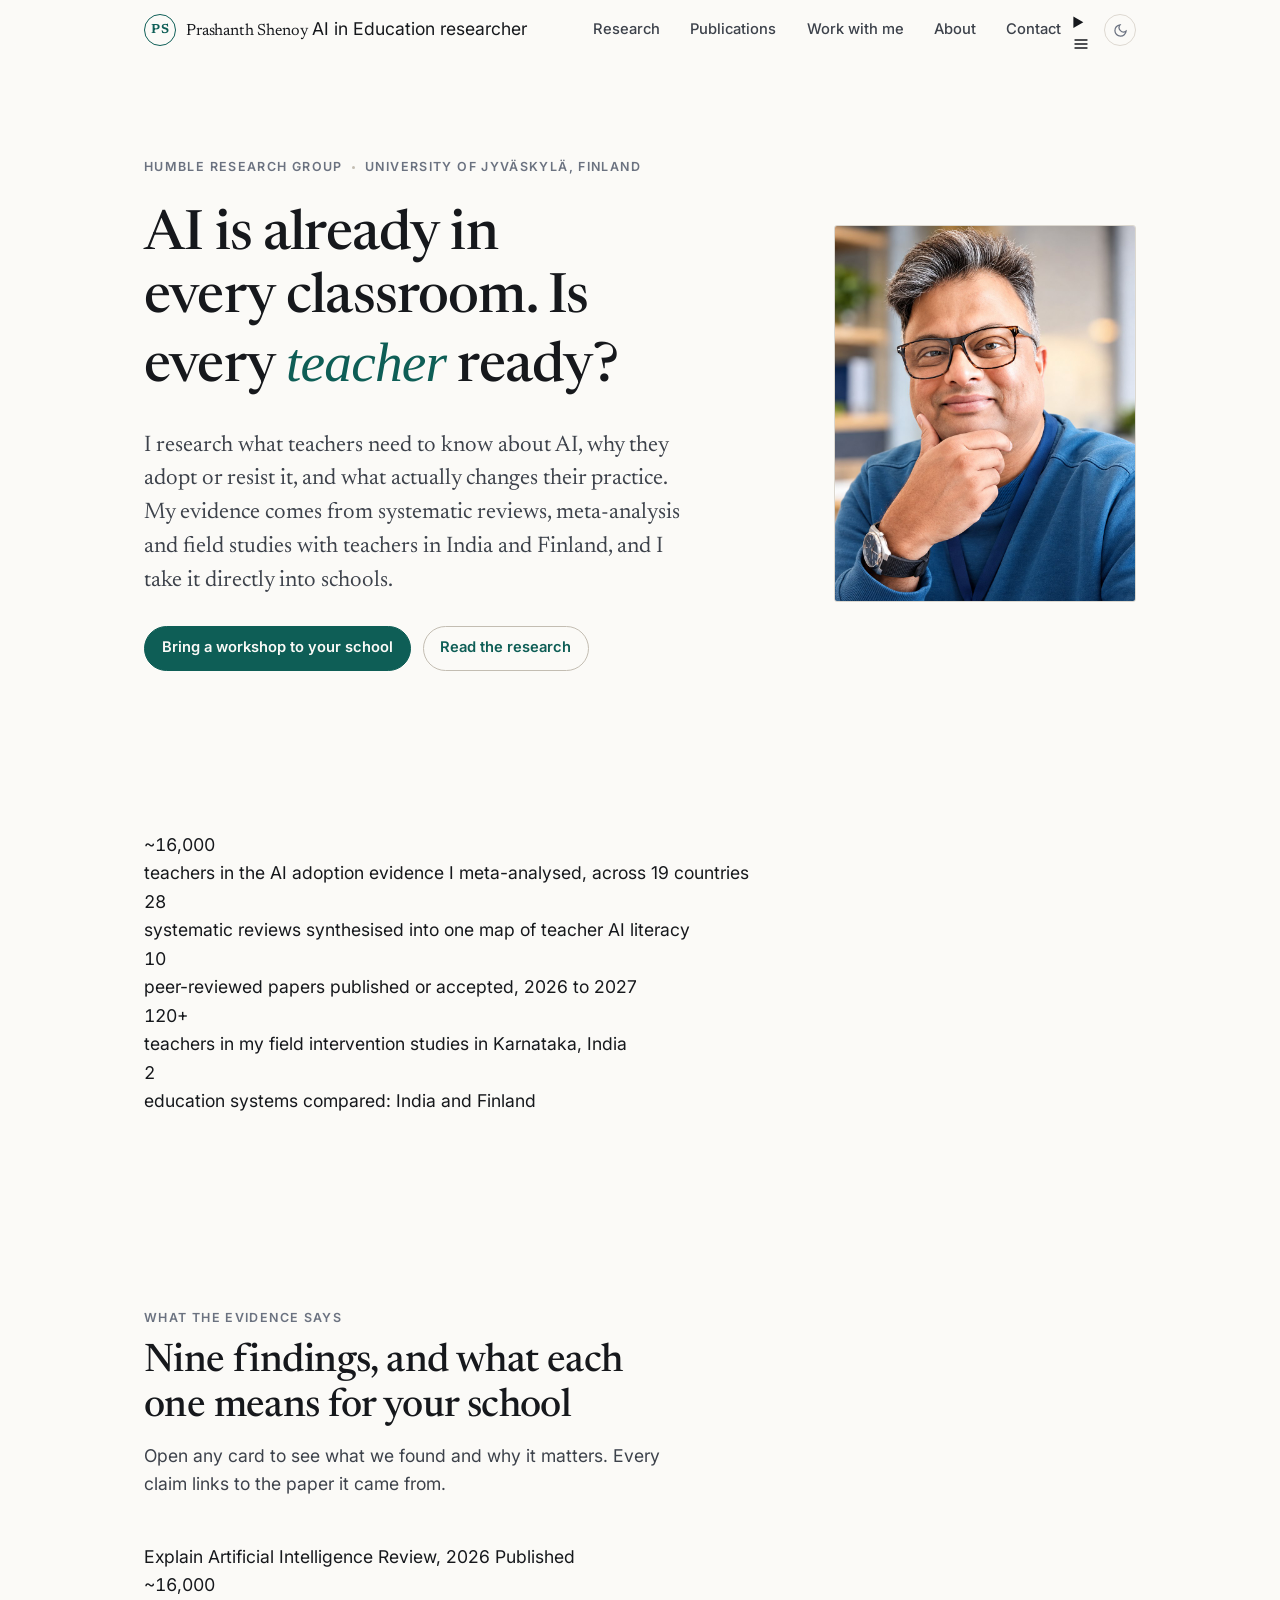
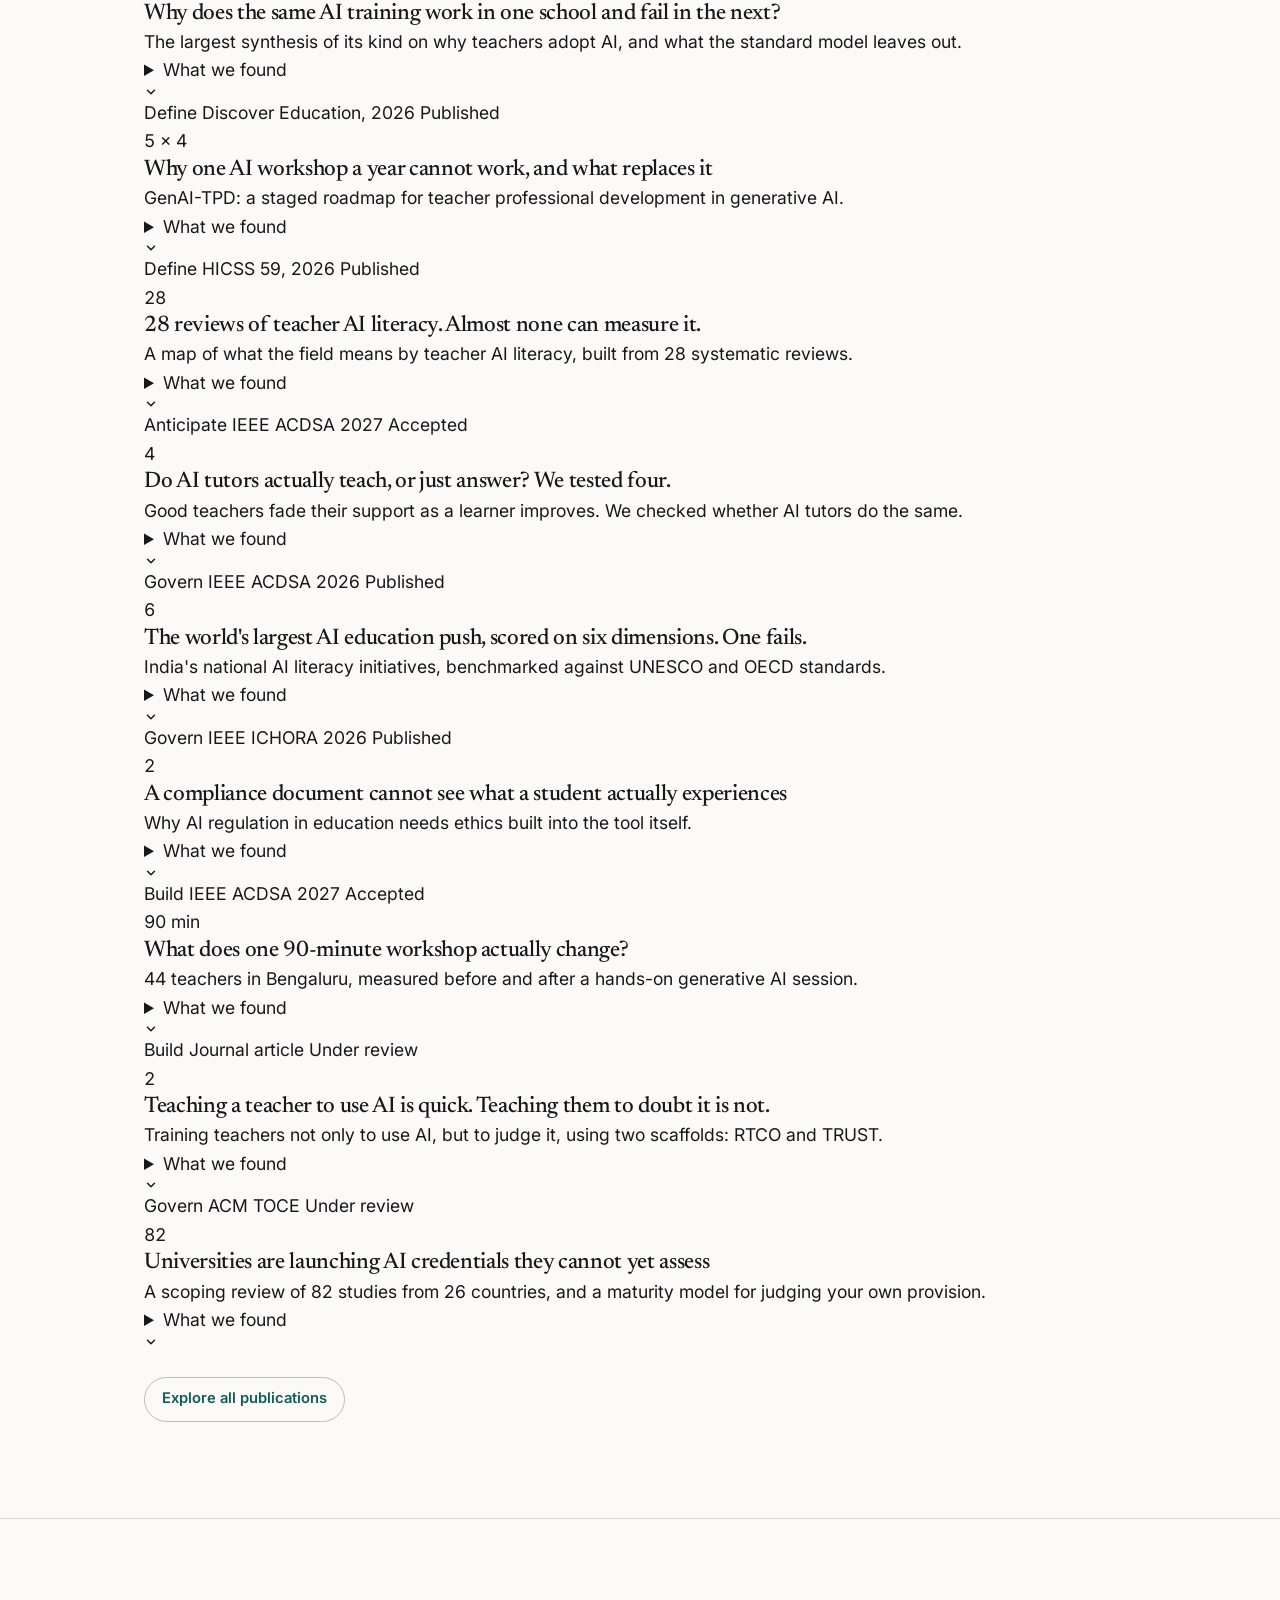
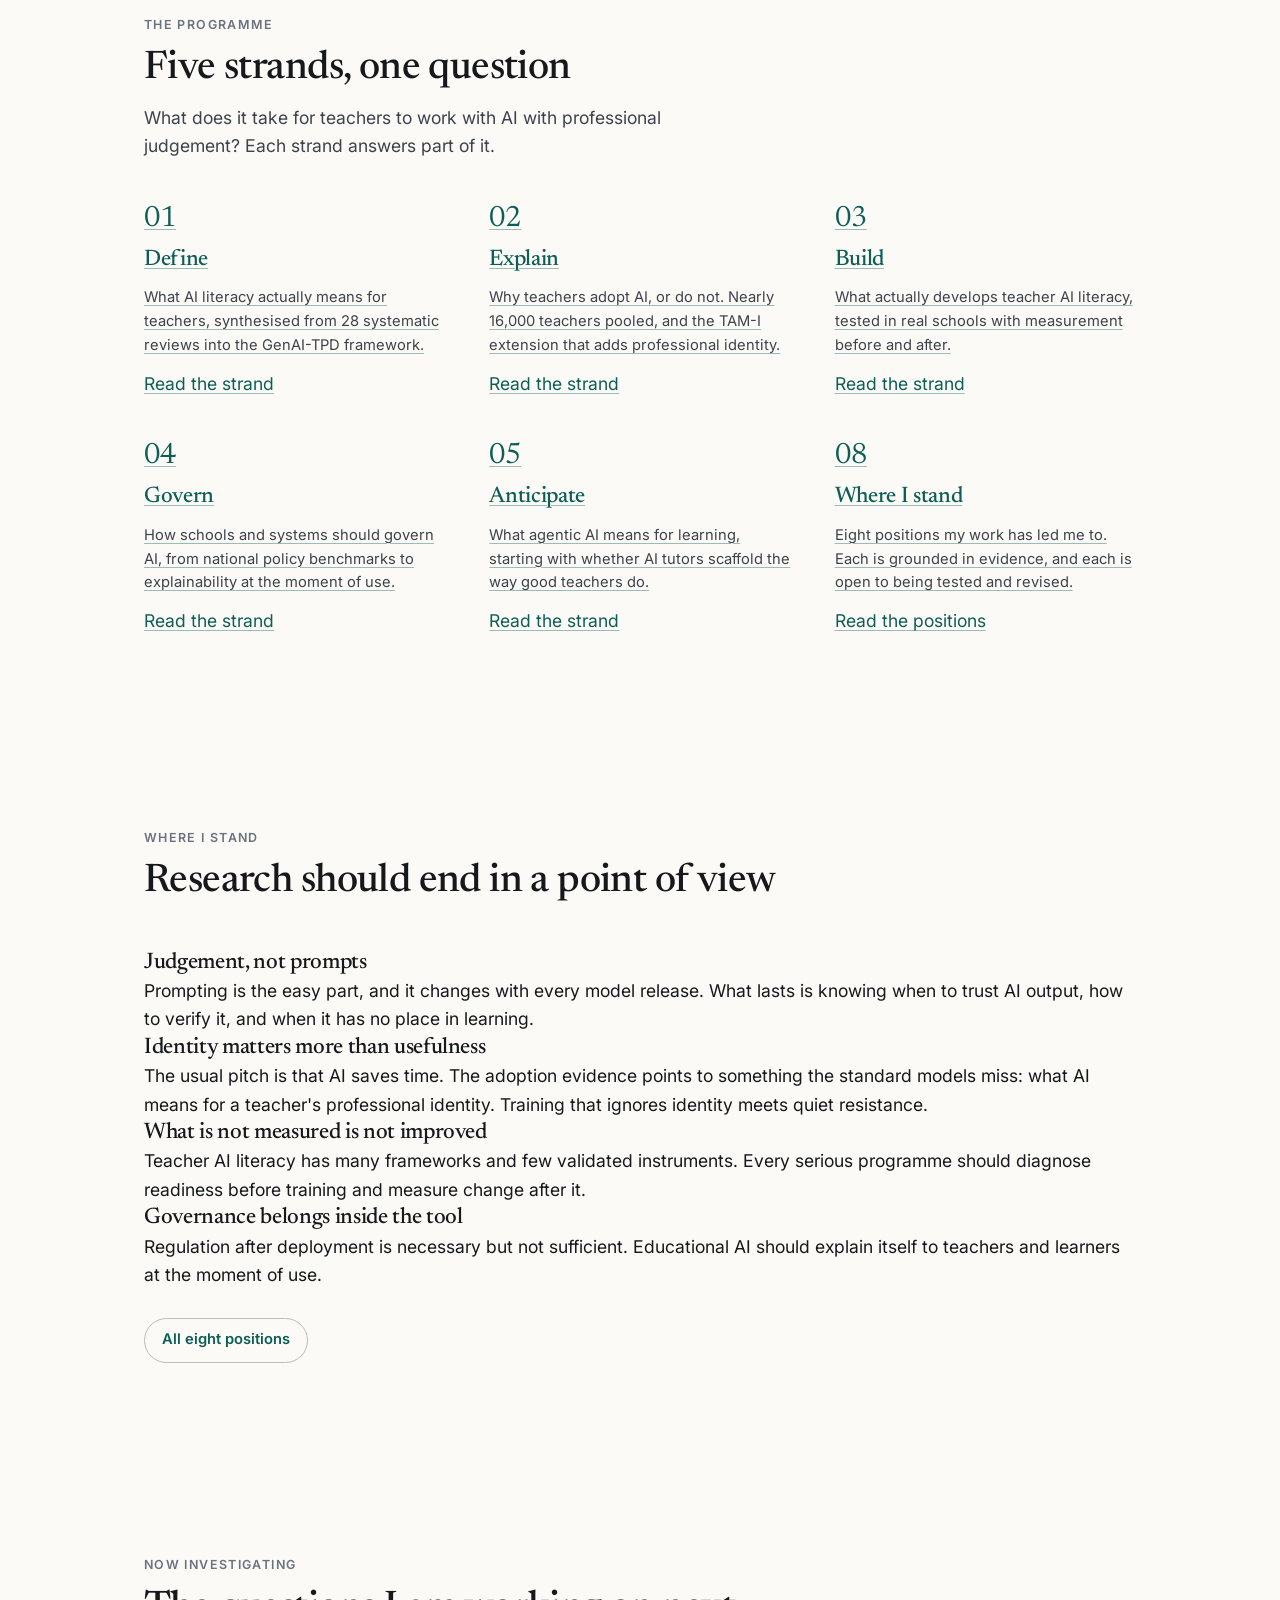
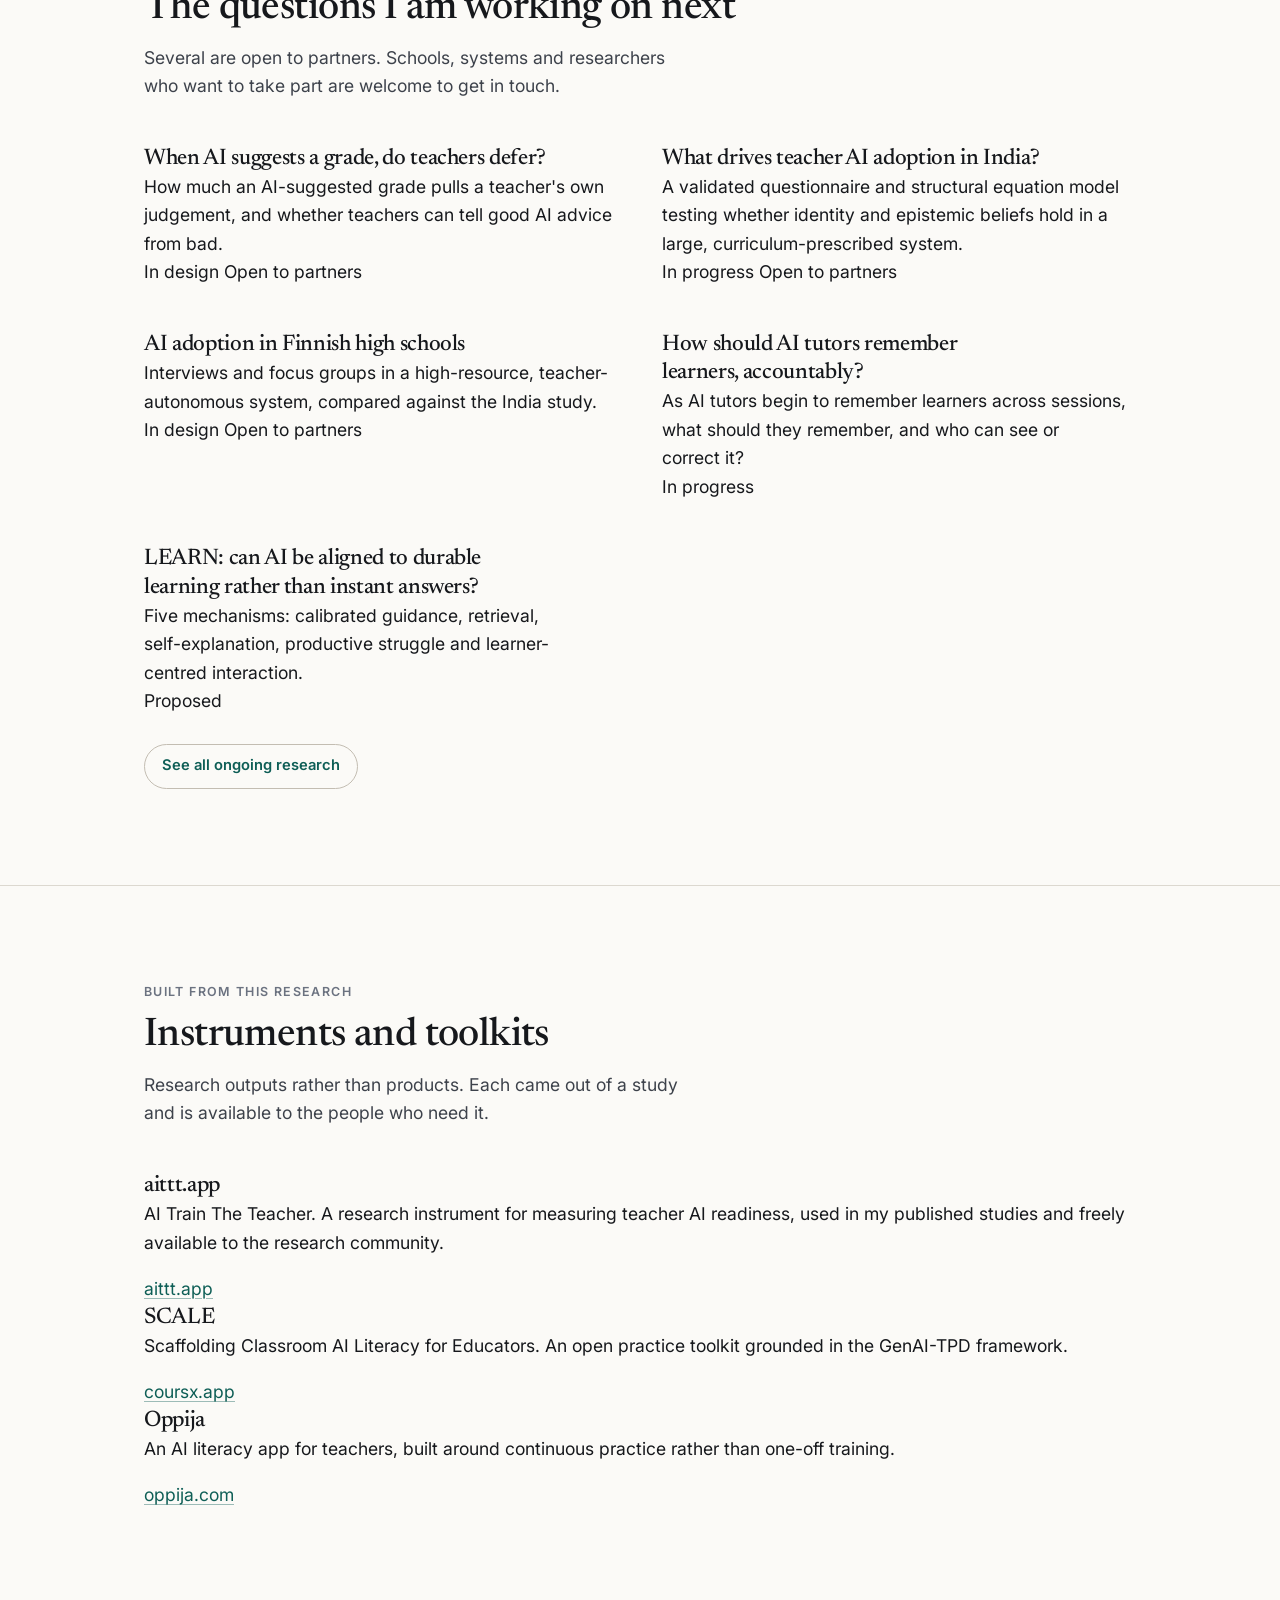
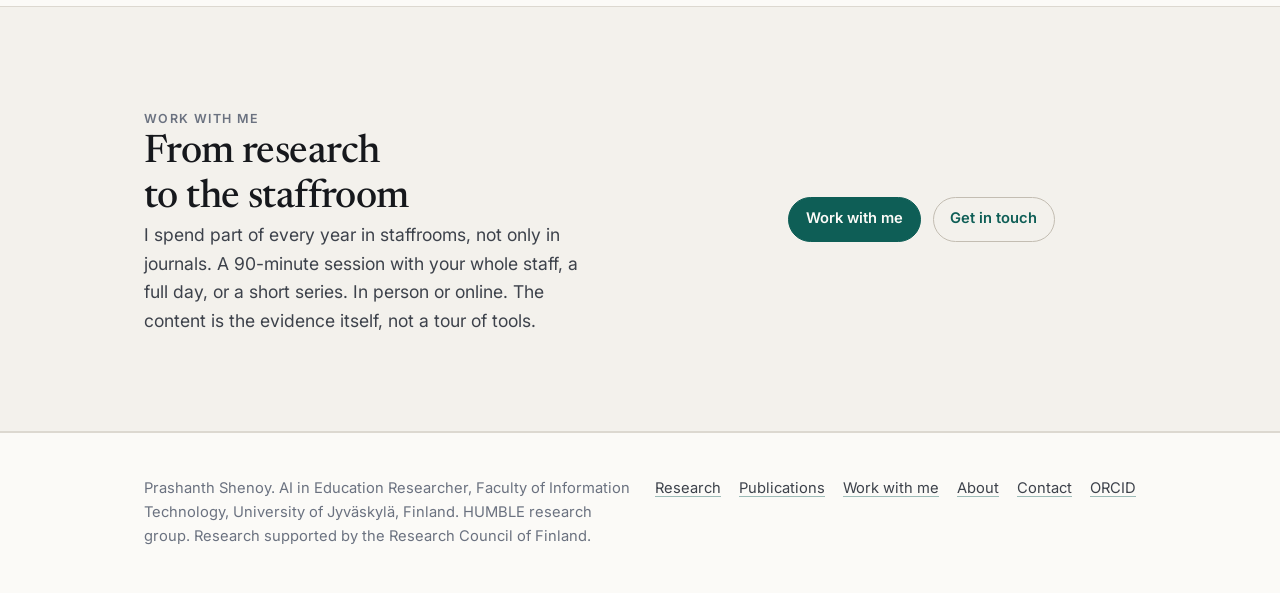
==== commit 5e572fc4: "Add files via upload" ====
--- a/index.html
+++ b/index.html
@@ -1,20 +1,20 @@
 <!DOCTYPE html>
-<html lang="en">
+<html lang="en-GB">
 <head>
 <meta charset="utf-8">
 <meta name="viewport" content="width=device-width, initial-scale=1">
-<title>Prashanth Shenoy: AI in education, evidence you can act on</title>
-<meta name="description" content="Research on what teacher AI training actually changes and what the EU AI Act requires of schools. Published studies, two free tools, and findings put plainly. Keynotes, training and expert comment.">
+<title>Prashanth Shenoy: Teacher AI Literacy Research</title>
+<meta name="description" content="Research on how teachers learn, adopt and govern AI, with evidence from India and Finland. Workshops, talks, advice and research partnerships.">
 <link rel="canonical" href="https://www.prashanthshenoy.com/">
 
 <meta property="og:type" content="website">
 <meta property="og:url" content="https://www.prashanthshenoy.com/">
-<meta property="og:title" content="Prashanth Shenoy. AI in education: adoption, training, governance">
-<meta property="og:description" content="What teacher AI training actually changes, and what the EU AI Act now requires of schools. Evidence, two free tools, and findings put plainly.">
+<meta property="og:title" content="Prashanth Shenoy: Teacher AI Literacy Research">
+<meta property="og:description" content="AI is already in every classroom. Is every teacher ready? Evidence from systematic reviews, meta-analysis and field studies in India and Finland.">
 <meta property="og:image" content="https://www.prashanthshenoy.com/assets/img/og-card.jpg">
 <meta name="twitter:card" content="summary_large_image">
 
-<link rel="icon" href="data:image/svg+xml,%3Csvg xmlns='http://www.w3.org/2000/svg' viewBox='0 0 32 32'%3E%3Ccircle cx='16' cy='16' r='15' fill='none' stroke='%230E5E56' stroke-width='2'/%3E%3Ctext x='16' y='22' font-family='Georgia,serif' font-size='15' font-weight='600' fill='%230E5E56' text-anchor='middle'%3EPS%3C/text%3E%3C/svg%3E">
+<link rel="icon" href="data:image/svg+xml,%3Csvg xmlns='http://www.w3.org/2000/svg' viewBox='0 0 32 32'%3E%3Ccircle cx='16' cy='16' r='15' fill='none' stroke='%230F5F54' stroke-width='2'/%3E%3Ctext x='16' y='22' font-family='Georgia,serif' font-size='15' font-weight='600' fill='%230F5F54' text-anchor='middle'%3EPS%3C/text%3E%3C/svg%3E">
 
 <link rel="preconnect" href="https://fonts.googleapis.com">
 <link rel="preconnect" href="https://fonts.gstatic.com" crossorigin>
@@ -27,23 +27,28 @@
   "@type": "Person",
   "name": "Prashanth Shenoy",
   "alternateName": "PS",
+  "jobTitle": "AI in Education Researcher",
   "url": "https://www.prashanthshenoy.com/",
   "email": "mailto:prshenoy@jyu.fi",
   "identifier": "https://orcid.org/0009-0000-4653-6191",
-  "sameAs": ["https://orcid.org/0009-0000-4653-6191"],
-  "jobTitle": "Grant Researcher",
+  "sameAs": [
+    "https://orcid.org/0009-0000-4653-6191",
+    "https://scholar.google.com/citations?user=XSacJ08AAAAJ&hl=en",
+    "https://www.linkedin.com/in/learnerforever"
+  ],
   "affiliation": {
     "@type": "CollegeOrUniversity",
     "name": "University of Jyväskylä",
     "department": {
       "@type": "Organization",
-      "name": "HUMBLE HCI group, Faculty of Information Technology"
+      "name": "HUMBLE research group, Faculty of Information Technology"
     }
   },
   "knowsAbout": [
-    "AI literacy", "AI in education", "Teacher professional development",
-    "Technology Acceptance Model", "EU AI Act", "AI governance in education",
-    "Generative AI", "Learning analytics"
+    "teacher AI literacy", "AI literacy for educators", "generative AI teacher professional development",
+    "GenAI-TPD", "teacher AI adoption", "Technology Acceptance Model", "TAM-I",
+    "AI governance in education", "explainability in education", "runtime governance",
+    "AI tutors", "contingent scaffolding", "agentic AI in education"
   ]
 }
 </script>
@@ -56,15 +61,31 @@
   <div class="wrap site-header__inner">
     <a class="brand" href="index.html">
       <span class="monogram" aria-hidden="true">PS</span>
-      <span class="brand__name">Prashanth Shenoy</span>
+      <span>
+        <span class="brand__name">Prashanth Shenoy</span>
+        <span class="brand__role">AI in Education researcher</span>
+      </span>
     </a>
     <div class="header-actions">
       <nav class="nav" aria-label="Primary">
-        <a href="#evidence">Evidence</a>
-        <a href="#tools">Tools</a>
-        <a href="#about">About</a>
-        <a href="work-with-ps.html">Work with PS</a>
+        <a href="research.html">Research</a>
+        <a href="publications.html">Publications</a>
+        <a href="work-with-me.html">Work with me</a>
+        <a href="about.html">About</a>
+        <a href="contact.html">Contact</a>
       </nav>
+      <details class="menu">
+        <summary aria-label="Menu">
+          <svg viewBox="0 0 24 24" width="16" height="16" fill="none" stroke="currentColor" stroke-width="2" stroke-linecap="round" aria-hidden="true"><path d="M3 6h18M3 12h18M3 18h18"/></svg>
+        </summary>
+        <div class="menu__panel">
+          <a href="research.html">Research</a>
+          <a href="publications.html">Publications</a>
+          <a href="work-with-me.html">Work with me</a>
+          <a href="about.html">About</a>
+          <a href="contact.html">Contact</a>
+        </div>
+      </details>
       <button class="theme-toggle" type="button" aria-label="Switch theme">
         <svg viewBox="0 0 24 24" fill="none" stroke="currentColor" stroke-width="2" stroke-linecap="round" aria-hidden="true">
           <path d="M21 12.8A9 9 0 1 1 11.2 3a7 7 0 0 0 9.8 9.8z"/>
@@ -77,338 +98,560 @@
 <main id="main">
 
   <!-- ================= HERO ================= -->
-  <section class="hero hero--split">
+  <section class="hero">
     <div class="wrap">
       <div class="hero__grid">
         <div>
           <div class="hero__kicker">
-            <span class="eyebrow">HUMBLE HCI group</span>
+            <span class="eyebrow">HUMBLE research group</span>
             <span class="dot" aria-hidden="true"></span>
             <span class="eyebrow">University of Jyväskylä, Finland</span>
           </div>
 
-          <h1>Teachers are being handed AI faster than anyone can train them, or <em>govern</em> it.</h1>
+          <h1>AI is already in every classroom. Is every <em>teacher</em> ready?</h1>
 
           <p class="hero__sub">
-            Prashanth Shenoy researches both halves of that problem: what teacher AI training
-            actually changes, and what the EU AI Act now demands of schools. Published
-            evidence, two free tools, and findings put plainly enough to act on.
+            I research what teachers need to know about AI, why they adopt or resist it, and
+            what actually changes their practice. My evidence comes from systematic reviews,
+            meta-analysis and field studies with teachers in India and Finland, and I take it
+            directly into schools.
           </p>
 
           <div class="cta-row">
-            <a class="btn" href="work-with-ps.html">Work with PS</a>
-            <a class="btn btn--ghost" href="#evidence">See the evidence</a>
-          </div>
-        </div>
-
-        <img class="hero__portrait" src="assets/img/portrait.jpg" alt="Prashanth Shenoy" width="480" height="600">
-      </div>
-    </div>
-  </section>
-
-  <!-- ================= NUMBERS ================= -->
-  <section class="statband">
-    <div class="wrap">
-      <div class="statband__grid">
-        <div class="stat">
-          <span class="stat__n num">15,919</span>
-          <p>teachers across 19 countries, synthesised in one meta-analysis of AI adoption</p>
-        </div>
-        <div class="stat">
-          <span class="stat__n num">241</span>
-          <p>teacher responses from hands-on AI workshops run in Bengaluru classrooms</p>
-        </div>
-        <div class="stat">
-          <span class="stat__n num">1 of 28</span>
-          <p>reviews of educator AI-literacy frameworks that address explainability at all</p>
-        </div>
-        <div class="stat">
-          <span class="stat__n">High-risk</span>
-          <p>where the EU AI Act puts admissions, assessment, placement and exam monitoring</p>
-        </div>
-      </div>
-    </div>
-  </section>
-
-  <!-- ================= QUIZ ================= -->
-  <section id="check">
+            <a class="btn" href="work-with-me.html">Bring a workshop to your school</a>
+            <a class="btn btn--ghost" href="#findings">Read the research</a>
+          </div>
+        </div>
+
+        <img class="hero__portrait" src="assets/img/portrait.jpg"
+             alt="Prashanth Shenoy" width="480" height="600">
+      </div>
+    </div>
+  </section>
+
+  <!-- ================= PROOF BAR ================= -->
+  <section class="proof tint">
+    <div class="wrap">
+      <div class="proof__grid">
+        <div class="proof__item">
+          <span class="proof__n num">~16,000</span>
+          <p>teachers in the AI adoption evidence I meta-analysed, across 19 countries</p>
+        </div>
+        <div class="proof__item">
+          <span class="proof__n num">28</span>
+          <p>systematic reviews synthesised into one map of teacher AI literacy</p>
+        </div>
+        <div class="proof__item">
+          <span class="proof__n num">10</span>
+          <p>peer-reviewed papers published or accepted, 2026 to 2027</p>
+        </div>
+        <div class="proof__item">
+          <span class="proof__n num">120+</span>
+          <p>teachers in my field intervention studies in Karnataka, India</p>
+        </div>
+        <div class="proof__item">
+          <span class="proof__n num">2</span>
+          <p>education systems compared: India and Finland</p>
+        </div>
+      </div>
+    </div>
+  </section>
+
+  <!-- ================= FINDING FEED ================= -->
+  <section id="findings">
     <div class="wrap">
       <div class="section-head">
-        <span class="eyebrow">Four questions</span>
-        <h2>Guess first. The numbers are more surprising that way.</h2>
-        <p>
-          Every answer comes from a published study below. Predicting before you are told is
-          also how people actually learn things, which is rather the point.
-        </p>
-      </div>
-
-      <div class="quiz">
-
-        <article class="qcard" data-answer="1">
-          <p class="qcard__q">A 90-minute hands-on AI workshop for teachers. Of five measures of readiness, how many actually shifted?</p>
-          <div class="qopts" role="group" aria-label="Answer options">
-            <button class="qopt" type="button">All five</button>
-            <button class="qopt" type="button">Two of five</button>
-            <button class="qopt" type="button">None of them</button>
-          </div>
-          <div class="qreveal">
-            <span class="answer">Two of five</span>
-            <div class="pbar"><span data-fill="40"></span></div>
-            <p class="pbar__note">2 of 5 dimensions moved</p>
-            <p>
-              Only ease of use and self-efficacy shifted. Usefulness, enjoyment and intention
-              were already near the top of the scale before anyone walked in. The room did not
-              need persuading; it needed fluency.
-            </p>
-            <p><a href="research/diagnosing-teacher-ai-readiness-before-training.html">See the study &rarr;</a></p>
-          </div>
-        </article>
-
-        <article class="qcard" data-answer="2">
-          <p class="qcard__q">Across 28 reviews of AI-literacy frameworks for educators, how many explicitly address explainability?</p>
-          <div class="qopts" role="group" aria-label="Answer options">
-            <button class="qopt" type="button">About half</button>
-            <button class="qopt" type="button">Seven</button>
-            <button class="qopt" type="button">One</button>
-          </div>
-          <div class="qreveal">
-            <span class="answer">Exactly one</span>
-            <div class="pbar"><span data-fill="3.6"></span></div>
-            <p class="pbar__note">1 of 28 reviews</p>
-            <p>
-              Explainability is what decides whether a teacher can trust an AI judgment about a
-              student. It is almost entirely absent from the frameworks schools are currently
-              adopting.
-            </p>
-            <p><a href="https://hdl.handle.net/10125/111399">See the study &rarr;</a></p>
-          </div>
-        </article>
-
-        <article class="qcard" data-answer="2">
-          <p class="qcard__q">India's school AI policy, scored 1 to 5 against UNESCO and OECD benchmarks. What did data protection score?</p>
-          <div class="qopts" role="group" aria-label="Answer options">
-            <button class="qopt" type="button">5, one of its strengths</button>
-            <button class="qopt" type="button">3, partial alignment</button>
-            <button class="qopt" type="button">1, its weakest dimension</button>
-          </div>
-          <div class="qreveal">
-            <span class="answer">1 out of 5</span>
-            <div class="pbar"><span data-fill="20"></span></div>
-            <p class="pbar__note">the lowest of six dimensions</p>
-            <p>
-              The curriculum scores full marks. Data protection has no education-specific
-              provisions and no standards for the AI tools already running in classrooms.
-              Curriculum-forward, governance-light.
-            </p>
-            <p><a href="research/ai-literacy-governance-indian-education-policy.html">See the study &rarr;</a></p>
-          </div>
-        </article>
-
-        <article class="qcard" data-answer="1">
-          <p class="qcard__q">38 studies, 15,919 teachers. How well does the standard adoption model predict what will happen in your school?</p>
-          <div class="qopts" role="group" aria-label="Answer options">
-            <button class="qopt" type="button">Reliably, that is why it is used</button>
-            <button class="qopt" type="button">Directionally, with an enormous range</button>
-            <button class="qopt" type="button">Not at all</button>
-          </div>
-          <div class="qreveal">
-            <span class="answer">The direction, not the terrain</span>
-            <p class="pbar__note">pooled r = .62, prediction interval &minus;.12 to .92</p>
-            <p>
-              The averages are strong and well estimated. But the range within which a new
-              school could plausibly fall runs from below zero to almost one. Useful as a
-              compass. Useless as a map.
-            </p>
-            <p><a href="research/teacher-ai-adoption-tam-meta-analysis.html">See the study &rarr;</a></p>
-          </div>
-        </article>
-
-      </div>
-    </div>
-  </section>
-
-  <!-- ================= EVIDENCE ================= -->
-  <section class="rule-top" id="evidence">
+        <span class="eyebrow">What the evidence says</span>
+        <h2>Nine findings, and what each one means for your school</h2>
+        <p>Open any card to see what we found and why it matters. Every claim links to the paper it came from.</p>
+      </div>
+
+      <div class="feed">
+
+        <!-- 1 -->
+        <article class="card">
+          <div class="card__top">
+            <div class="card__label">
+              <span class="card__strand">Explain</span>
+              <span class="card__venue">Artificial Intelligence Review, 2026</span>
+              <span class="chip chip--published">Published</span>
+            </div>
+            <span class="card__n num">~16,000</span>
+            <h3 class="card__hook">Why does the same AI training work in one school and fail in the next?</h3>
+            <p class="card__one">The largest synthesis of its kind on why teachers adopt AI, and what the standard model leaves out.</p>
+          </div>
+          <details>
+            <summary>What we found
+              <svg class="chev" viewBox="0 0 24 24" width="14" height="14" fill="none" stroke="currentColor" stroke-width="2.5" stroke-linecap="round" stroke-linejoin="round" aria-hidden="true"><path d="M6 9l6 6 6-6"/></svg>
+            </summary>
+            <dl class="reveal">
+              <div>
+                <dt>What we found</dt>
+                <dd>Across 38 studies covering nearly 16,000 teachers in 19 countries, the core Technology Acceptance Model relationships hold strongly, but results vary enormously by context. We propose TAM-I, an extension that adds teachers' professional identity and epistemic beliefs.</dd>
+              </div>
+              <div>
+                <dt>Why it matters</dt>
+                <dd>Leaders cannot rely on "AI is useful" messaging. Adoption depends on context and on what AI means for teachers' sense of their profession.</dd>
+              </div>
+              <div class="actions">
+                <a class="btn btn--sm" href="https://doi.org/10.1007/s10462-026-11736-x">Read the paper</a>
+              </div>
+            </dl>
+          </details>
+        </article>
+
+        <!-- 2 -->
+        <article class="card">
+          <div class="card__top">
+            <div class="card__label">
+              <span class="card__strand">Define</span>
+              <span class="card__venue">Discover Education, 2026</span>
+              <span class="chip chip--published">Published</span>
+            </div>
+            <span class="card__n num">5 &times; 4</span>
+            <h3 class="card__hook">Why one AI workshop a year cannot work, and what replaces it</h3>
+            <p class="card__one">GenAI-TPD: a staged roadmap for teacher professional development in generative AI.</p>
+          </div>
+          <details>
+            <summary>What we found
+              <svg class="chev" viewBox="0 0 24 24" width="14" height="14" fill="none" stroke="currentColor" stroke-width="2.5" stroke-linecap="round" stroke-linejoin="round" aria-hidden="true"><path d="M6 9l6 6 6-6"/></svg>
+            </summary>
+            <dl class="reveal">
+              <div>
+                <dt>What we found</dt>
+                <dd>Synthesising 20 peer-reviewed studies, we propose an affordance-based model with five competency domains, four developmental stages and four affordance categories: functional, cognitive, social and reflective.</dd>
+              </div>
+              <div>
+                <dt>Why it matters</dt>
+                <dd>It replaces one-off tool training with a progression that schools can plan, sequence and assess. Other researchers are already applying it, including in secondary language classrooms in China.</dd>
+              </div>
+              <div class="actions">
+                <a class="btn btn--sm" href="https://doi.org/10.1007/s44217-026-01579-7">Read the paper</a>
+              </div>
+            </dl>
+          </details>
+        </article>
+
+        <!-- 3 -->
+        <article class="card">
+          <div class="card__top">
+            <div class="card__label">
+              <span class="card__strand">Define</span>
+              <span class="card__venue">HICSS 59, 2026</span>
+              <span class="chip chip--published">Published</span>
+            </div>
+            <span class="card__n num">28</span>
+            <h3 class="card__hook">28 reviews of teacher AI literacy. Almost none can measure it.</h3>
+            <p class="card__one">A map of what the field means by teacher AI literacy, built from 28 systematic reviews.</p>
+          </div>
+          <details>
+            <summary>What we found
+              <svg class="chev" viewBox="0 0 24 24" width="14" height="14" fill="none" stroke="currentColor" stroke-width="2.5" stroke-linecap="round" stroke-linejoin="round" aria-hidden="true"><path d="M6 9l6 6 6-6"/></svg>
+            </summary>
+            <dl class="reveal">
+              <div>
+                <dt>What we found</dt>
+                <dd>Theoretical foundations are fragmented, standardised assessment instruments are largely absent, and explainability receives little attention.</dd>
+              </div>
+              <div>
+                <dt>Why it matters</dt>
+                <dd>It sets the evidence base for a cohesive, ethics-aware framework, and shows why measurement is the field's most urgent gap.</dd>
+              </div>
+              <div class="actions">
+                <a class="btn btn--sm" href="https://urn.fi/URN:NBN:fi:jyu-202601261572">Read the paper</a>
+              </div>
+            </dl>
+          </details>
+        </article>
+
+        <!-- 4 -->
+        <article class="card">
+          <div class="card__top">
+            <div class="card__label">
+              <span class="card__strand">Anticipate</span>
+              <span class="card__venue">IEEE ACDSA 2027</span>
+              <span class="chip chip--accepted">Accepted</span>
+            </div>
+            <span class="card__n num">4</span>
+            <h3 class="card__hook">Do AI tutors actually teach, or just answer? We tested four.</h3>
+            <p class="card__one">Good teachers fade their support as a learner improves. We checked whether AI tutors do the same.</p>
+          </div>
+          <details>
+            <summary>What we found
+              <svg class="chev" viewBox="0 0 24 24" width="14" height="14" fill="none" stroke="currentColor" stroke-width="2.5" stroke-linecap="round" stroke-linejoin="round" aria-hidden="true"><path d="M6 9l6 6 6-6"/></svg>
+            </summary>
+            <dl class="reveal">
+              <div>
+                <dt>What we did</dt>
+                <dd>We probed four commercial AI tutoring modes with a scripted learner who struggles, gains competence and then regresses, comparing tutoring mode on and off and a purpose-built tutoring agent. Responses were blind double coded for directness.</dd>
+              </div>
+              <div>
+                <dt>Why it matters</dt>
+                <dd>It sets a baseline for judging future agentic tutors against a core principle of good teaching. An AI tutor that never lets go is not teaching. It is answering.</dd>
+              </div>
+              <div class="actions">
+                <a class="btn btn--sm btn--ghost" href="publications.html">Forthcoming, February 2027</a>
+              </div>
+            </dl>
+          </details>
+        </article>
+
+        <!-- 5 -->
+        <article class="card">
+          <div class="card__top">
+            <div class="card__label">
+              <span class="card__strand">Govern</span>
+              <span class="card__venue">IEEE ACDSA 2026</span>
+              <span class="chip chip--published">Published</span>
+            </div>
+            <span class="card__n num">6</span>
+            <h3 class="card__hook">The world's largest AI education push, scored on six dimensions. One fails.</h3>
+            <p class="card__one">India's national AI literacy initiatives, benchmarked against UNESCO and OECD standards.</p>
+          </div>
+          <details>
+            <summary>What we found
+              <svg class="chev" viewBox="0 0 24 24" width="14" height="14" fill="none" stroke="currentColor" stroke-width="2.5" stroke-linecap="round" stroke-linejoin="round" aria-hidden="true"><path d="M6 9l6 6 6-6"/></svg>
+            </summary>
+            <dl class="reveal">
+              <div>
+                <dt>What we found</dt>
+                <dd>Policy framing and student competencies are strong. Ethics and governance, teacher professional development and implementation are partial. Data protection is the weakest dimension. High-risk deployments such as dropout prediction, biometric attendance and learning analytics run without adequate safeguards.</dd>
+              </div>
+              <div>
+                <dt>Why it matters</dt>
+                <dd>National ambition is outpacing governance, and teacher preparation is a bottleneck. Any large system can check itself against the same six dimensions.</dd>
+              </div>
+              <div class="actions">
+                <a class="btn btn--sm" href="https://doi.org/10.1109/ACDSA67686.2026.11467788">Read the paper</a>
+                <a class="btn btn--sm btn--ghost" href="research/ai-literacy-governance-indian-education-policy.html">Full explainer</a>
+              </div>
+            </dl>
+          </details>
+        </article>
+
+        <!-- 6 -->
+        <article class="card">
+          <div class="card__top">
+            <div class="card__label">
+              <span class="card__strand">Govern</span>
+              <span class="card__venue">IEEE ICHORA 2026</span>
+              <span class="chip chip--published">Published</span>
+            </div>
+            <span class="card__n num">2</span>
+            <h3 class="card__hook">A compliance document cannot see what a student actually experiences</h3>
+            <p class="card__one">Why AI regulation in education needs ethics built into the tool itself.</p>
+          </div>
+          <details>
+            <summary>What we found
+              <svg class="chev" viewBox="0 0 24 24" width="14" height="14" fill="none" stroke="currentColor" stroke-width="2.5" stroke-linecap="round" stroke-linejoin="round" aria-hidden="true"><path d="M6 9l6 6 6-6"/></svg>
+            </summary>
+            <dl class="reveal">
+              <div>
+                <dt>What we found</dt>
+                <dd>Post-hoc regulatory governance, as in the EU AI Act, and design-embedded ethical constraints work best as complementary layers, with explainability treated as a property of the interaction rather than a retrospective obligation.</dd>
+              </div>
+              <div>
+                <dt>Why it matters</dt>
+                <dd>Schools and vendors should ask not only "is this compliant?" but "does this tool explain itself to teachers when it matters?"</dd>
+              </div>
+              <div class="actions">
+                <a class="btn btn--sm" href="https://doi.org/10.1109/ICHORA69329.2026.11536988">Read the paper</a>
+                <a class="btn btn--sm btn--ghost" href="research/eu-ai-act-runtime-governance-education.html">Full explainer</a>
+              </div>
+            </dl>
+          </details>
+        </article>
+
+        <!-- 7 -->
+        <article class="card">
+          <div class="card__top">
+            <div class="card__label">
+              <span class="card__strand">Build</span>
+              <span class="card__venue">IEEE ACDSA 2027</span>
+              <span class="chip chip--accepted">Accepted</span>
+            </div>
+            <span class="card__n num">90 min</span>
+            <h3 class="card__hook">What does one 90-minute workshop actually change?</h3>
+            <p class="card__one">44 teachers in Bengaluru, measured before and after a hands-on generative AI session.</p>
+          </div>
+          <details>
+            <summary>What we found
+              <svg class="chev" viewBox="0 0 24 24" width="14" height="14" fill="none" stroke="currentColor" stroke-width="2.5" stroke-linecap="round" stroke-linejoin="round" aria-hidden="true"><path d="M6 9l6 6 6-6"/></svg>
+            </summary>
+            <dl class="reveal">
+              <div>
+                <dt>What we did</dt>
+                <dd>44 teachers in Bengaluru used generative AI to design curriculum materials in a hands-on workshop. AI literacy readiness, measured with Technology Acceptance Model constructs, was higher after the workshop than before.</dd>
+              </div>
+              <div>
+                <dt>Why it matters</dt>
+                <dd>Short, practice-based sessions can move readiness in a large, AI-first education system.</dd>
+              </div>
+              <div class="actions">
+                <a class="btn btn--sm btn--ghost" href="publications.html">Forthcoming, February 2027</a>
+              </div>
+            </dl>
+          </details>
+        </article>
+
+        <!-- 8 -->
+        <article class="card">
+          <div class="card__top">
+            <div class="card__label">
+              <span class="card__strand">Build</span>
+              <span class="card__venue">Journal article</span>
+              <span class="chip">Under review</span>
+            </div>
+            <span class="card__n num">2</span>
+            <h3 class="card__hook">Teaching a teacher to use AI is quick. Teaching them to doubt it is not.</h3>
+            <p class="card__one">Training teachers not only to use AI, but to judge it, using two scaffolds: RTCO and TRUST.</p>
+          </div>
+          <details>
+            <summary>What we found
+              <svg class="chev" viewBox="0 0 24 24" width="14" height="14" fill="none" stroke="currentColor" stroke-width="2.5" stroke-linecap="round" stroke-linejoin="round" aria-hidden="true"><path d="M6 9l6 6 6-6"/></svg>
+            </summary>
+            <dl class="reveal">
+              <div>
+                <dt>What we did</dt>
+                <dd>A two-site professional development intervention with school teachers in Karnataka, introducing two scaffolds: RTCO for constructing prompts and TRUST for verifying what AI produces.</dd>
+              </div>
+              <div>
+                <dt>Why it matters</dt>
+                <dd>Prompting changes with every model release. Judgement about when to trust output, how to verify it and when to set it aside is what lasts.</dd>
+              </div>
+            </dl>
+          </details>
+        </article>
+
+        <!-- 9 -->
+        <article class="card">
+          <div class="card__top">
+            <div class="card__label">
+              <span class="card__strand">Govern</span>
+              <span class="card__venue">ACM TOCE</span>
+              <span class="chip">Under review</span>
+            </div>
+            <span class="card__n num">82</span>
+            <h3 class="card__hook">Universities are launching AI credentials they cannot yet assess</h3>
+            <p class="card__one">A scoping review of 82 studies from 26 countries, and a maturity model for judging your own provision.</p>
+          </div>
+          <details>
+            <summary>What we found
+              <svg class="chev" viewBox="0 0 24 24" width="14" height="14" fill="none" stroke="currentColor" stroke-width="2.5" stroke-linecap="round" stroke-linejoin="round" aria-hidden="true"><path d="M6 9l6 6 6-6"/></svg>
+            </summary>
+            <dl class="reveal">
+              <div>
+                <dt>What we found</dt>
+                <dd>A PRISMA-ScR scoping review of 82 studies from 26 countries. Most programmes are still at proposal or pilot stage, few specify measurable learning outcomes, and many do not document how ethics is taught.</dd>
+              </div>
+              <div>
+                <dt>Why it matters</dt>
+                <dd>We propose an AI Credential Maturity Model, levels L0 to L3, to help institutions judge where their own provision actually stands.</dd>
+              </div>
+            </dl>
+          </details>
+        </article>
+
+      </div>
+
+      <div class="cta-row">
+        <a class="btn btn--ghost" href="publications.html">Explore all publications</a>
+      </div>
+    </div>
+  </section>
+
+  <!-- ================= STRANDS ================= -->
+  <section class="rule-top" id="strands">
     <div class="wrap">
       <div class="section-head">
-        <span class="eyebrow">The evidence</span>
-        <h2>Six studies, one line each</h2>
-        <p>The finding first. Open any of them for the full explainer, the charts and the citation.</p>
-      </div>
-
-      <div class="findings">
-
-        <a class="finding" href="research/teacher-ai-adoption-tam-meta-analysis.html">
-          <span class="finding__stat num">15,919</span>
-          <span class="finding__claim">The standard model of technology adoption holds directionally, but tells an institution little about its own teachers.</span>
-          <span class="finding__meta">
-            <span>Meta-analysis of 38 studies</span>
-            <span>Under revision</span>
-            <span class="finding__go">Read &rarr;</span>
-          </span>
+        <span class="eyebrow">The programme</span>
+        <h2>Five strands, one question</h2>
+        <p>What does it take for teachers to work with AI with professional judgement? Each strand answers part of it.</p>
+      </div>
+
+      <div class="strands">
+        <a class="strand" href="research.html#define">
+          <span class="strand__n num">01</span>
+          <h3>Define</h3>
+          <p>What AI literacy actually means for teachers, synthesised from 28 systematic reviews into the GenAI-TPD framework.</p>
+          <span class="go">Read the strand</span>
         </a>
-
-        <a class="finding" href="https://hdl.handle.net/10125/111399">
-          <span class="finding__stat num">1 of 28</span>
-          <span class="finding__claim">Only one review of educator AI-literacy frameworks explicitly addresses explainability. There is still no standard way to assess teacher AI literacy.</span>
-          <span class="finding__meta">
-            <span>HICSS 59, pp. 44 to 53</span>
-            <span>Open access</span>
-            <span class="finding__go">Read &rarr;</span>
-          </span>
+        <a class="strand" href="research.html#explain">
+          <span class="strand__n num">02</span>
+          <h3>Explain</h3>
+          <p>Why teachers adopt AI, or do not. Nearly 16,000 teachers pooled, and the TAM-I extension that adds professional identity.</p>
+          <span class="go">Read the strand</span>
         </a>
-
-        <a class="finding" href="https://doi.org/10.1007/s44217-026-01579-7">
-          <span class="finding__stat num">5 &times; 4</span>
-          <span class="finding__claim">Existing training frameworks assume the teacher controls the technology. Generative AI breaks that assumption, so here is one that does not.</span>
-          <span class="finding__meta">
-            <span>Discover Education 5:570</span>
-            <span>Open access</span>
-            <span class="finding__go">Read &rarr;</span>
-          </span>
+        <a class="strand" href="research.html#build">
+          <span class="strand__n num">03</span>
+          <h3>Build</h3>
+          <p>What actually develops teacher AI literacy, tested in real schools with measurement before and after.</p>
+          <span class="go">Read the strand</span>
         </a>
-
-        <a class="finding" href="research/eu-ai-act-runtime-governance-education.html">
-          <span class="finding__stat">High-risk</span>
-          <span class="finding__claim">The EU AI Act reaches admissions, assessment, placement and exam monitoring. Regulation and design govern at different moments, and neither covers the other.</span>
-          <span class="finding__meta">
-            <span>ICHORA 2026, IEEE</span>
-            <span class="finding__go">Read &rarr;</span>
-          </span>
+        <a class="strand" href="research.html#govern">
+          <span class="strand__n num">04</span>
+          <h3>Govern</h3>
+          <p>How schools and systems should govern AI, from national policy benchmarks to explainability at the moment of use.</p>
+          <span class="go">Read the strand</span>
         </a>
-
-        <a class="finding" href="research/ai-literacy-governance-indian-education-policy.html">
-          <span class="finding__stat num">1 / 5</span>
-          <span class="finding__claim">India scores full marks on AI curriculum and one out of five on data protection. The gap is institutional, not intellectual.</span>
-          <span class="finding__meta">
-            <span>ACDSA 2026, IEEE</span>
-            <span class="finding__go">Read &rarr;</span>
-          </span>
+        <a class="strand" href="research.html#anticipate">
+          <span class="strand__n num">05</span>
+          <h3>Anticipate</h3>
+          <p>What agentic AI means for learning, starting with whether AI tutors scaffold the way good teachers do.</p>
+          <span class="go">Read the strand</span>
         </a>
-
-        <a class="finding" href="research/diagnosing-teacher-ai-readiness-before-training.html">
-          <span class="finding__stat num">2 of 5</span>
-          <span class="finding__claim">Ninety minutes lowers the perceived cost of the tool. It does not make anyone feel ready to teach with it.</span>
-          <span class="finding__meta">
-            <span>ICETC 2026, Porto</span>
-            <span>Accepted</span>
-            <span class="finding__go">Read &rarr;</span>
-          </span>
+        <a class="strand" href="research.html#positions">
+          <span class="strand__n num">08</span>
+          <h3>Where I stand</h3>
+          <p>Eight positions my work has led me to. Each is grounded in evidence, and each is open to being tested and revised.</p>
+          <span class="go">Read the positions</span>
         </a>
-
-      </div>
-
-      <p class="pipeline">
-        Two further field studies on AI literacy in Global South classrooms are working
-        through peer review. If the current numbers would be useful to you, ask and I will
-        send them.
-      </p>
-    </div>
-  </section>
-
-  <!-- ================= TOOLS ================= -->
-  <section class="rule-top" id="tools">
+      </div>
+    </div>
+  </section>
+
+  <!-- ================= POSITION TEASER ================= -->
+  <section class="tint">
     <div class="wrap">
       <div class="section-head">
-        <span class="eyebrow">Free to use</span>
-        <h2>Two tools, built out of the findings</h2>
-        <p>Both are free, both work today, and neither needs anyone to get in touch first.</p>
-      </div>
-
-      <div class="tools">
-
-        <article class="tool">
-          <div class="tool__head">
-            <h3>AIT3</h3>
-            <span class="badge">Free</span>
-          </div>
-          <p class="tool__use">
-            Find out how much training your teachers actually need, before you book any.
-          </p>
-          <ol class="steps">
-            <li>Teachers answer 16 quick questions on their own phones, before the session.</li>
-            <li>Each one gets a five-character readiness code. Nothing leaves the device, and no individual answer is stored or sent anywhere.</li>
-            <li>You read the cohort's codes against the trainer card, and see whether the gap is confidence, usability, or something else entirely.</li>
-          </ol>
-          <p class="muted" style="font-size:var(--step--2)">
-            Most cohorts are already convinced AI is useful. Knowing that in advance changes
-            what a session should spend its time on.
-          </p>
-          <div class="tool__links">
-            <a href="https://aittt.app">aittt.app</a>
-            <a href="https://aittt.app/trainer-ref-card">Trainer Reference Card</a>
-          </div>
-        </article>
-
-        <article class="tool">
-          <div class="tool__head">
-            <h3>Oppija</h3>
-            <span class="badge">Free</span>
-          </div>
-          <p class="tool__use">
-            Something new about AI, every day, in a few minutes.
-          </p>
-          <ol class="steps">
-            <li>A teacher opens the app and takes one short, gamified lesson.</li>
-            <li>The next day there is another, so understanding accumulates instead of fading the week after a training day.</li>
-            <li>No cost, no jargon. Built for teachers rather than for engineers.</li>
-          </ol>
-          <p class="muted" style="font-size:var(--step--2)">
-            The research reason it works this way: one workshop moves usability confidence and
-            very little else. AI does not sit still long enough for a single session to hold.
-          </p>
-          <div class="tool__links">
-            <a href="https://www.oppija.com">oppija.com</a>
-          </div>
-        </article>
-
+        <span class="eyebrow">Where I stand</span>
+        <h2>Research should end in a point of view</h2>
+      </div>
+      <div class="positions">
+        <div class="position">
+          <h3>Judgement, not prompts</h3>
+          <p>Prompting is the easy part, and it changes with every model release. What lasts is knowing when to trust AI output, how to verify it, and when it has no place in learning.</p>
+        </div>
+        <div class="position">
+          <h3>Identity matters more than usefulness</h3>
+          <p>The usual pitch is that AI saves time. The adoption evidence points to something the standard models miss: what AI means for a teacher's professional identity. Training that ignores identity meets quiet resistance.</p>
+        </div>
+        <div class="position">
+          <h3>What is not measured is not improved</h3>
+          <p>Teacher AI literacy has many frameworks and few validated instruments. Every serious programme should diagnose readiness before training and measure change after it.</p>
+        </div>
+        <div class="position">
+          <h3>Governance belongs inside the tool</h3>
+          <p>Regulation after deployment is necessary but not sufficient. Educational AI should explain itself to teachers and learners at the moment of use.</p>
+        </div>
+      </div>
+      <div class="cta-row">
+        <a class="btn btn--ghost" href="research.html#positions">All eight positions</a>
+      </div>
+    </div>
+  </section>
+
+  <!-- ================= NOW INVESTIGATING ================= -->
+  <section id="now">
+    <div class="wrap">
+      <div class="section-head">
+        <span class="eyebrow">Now investigating</span>
+        <h2>The questions I am working on next</h2>
+        <p>Several are open to partners. Schools, systems and researchers who want to take part are welcome to get in touch.</p>
+      </div>
+
+      <div class="ongoing">
+        <div class="ongoing__row">
+          <div>
+            <h3>When AI suggests a grade, do teachers defer?</h3>
+            <p>How much an AI-suggested grade pulls a teacher's own judgement, and whether teachers can tell good AI advice from bad.</p>
+          </div>
+          <div class="ongoing__meta">
+            <span class="chip">In design</span>
+            <span class="chip chip--accepted">Open to partners</span>
+          </div>
+        </div>
+        <div class="ongoing__row">
+          <div>
+            <h3>What drives teacher AI adoption in India?</h3>
+            <p>A validated questionnaire and structural equation model testing whether identity and epistemic beliefs hold in a large, curriculum-prescribed system.</p>
+          </div>
+          <div class="ongoing__meta">
+            <span class="chip">In progress</span>
+            <span class="chip chip--accepted">Open to partners</span>
+          </div>
+        </div>
+        <div class="ongoing__row">
+          <div>
+            <h3>AI adoption in Finnish high schools</h3>
+            <p>Interviews and focus groups in a high-resource, teacher-autonomous system, compared against the India study.</p>
+          </div>
+          <div class="ongoing__meta">
+            <span class="chip">In design</span>
+            <span class="chip chip--accepted">Open to partners</span>
+          </div>
+        </div>
+        <div class="ongoing__row">
+          <div>
+            <h3>How should AI tutors remember learners, accountably?</h3>
+            <p>As AI tutors begin to remember learners across sessions, what should they remember, and who can see or correct it?</p>
+          </div>
+          <div class="ongoing__meta">
+            <span class="chip">In progress</span>
+          </div>
+        </div>
+        <div class="ongoing__row">
+          <div>
+            <h3>LEARN: can AI be aligned to durable learning rather than instant answers?</h3>
+            <p>Five mechanisms: calibrated guidance, retrieval, self-explanation, productive struggle and learner-centred interaction.</p>
+          </div>
+          <div class="ongoing__meta">
+            <span class="chip">Proposed</span>
+          </div>
+        </div>
+      </div>
+
+      <div class="cta-row">
+        <a class="btn btn--ghost" href="publications.html#ongoing">See all ongoing research</a>
+      </div>
+    </div>
+  </section>
+
+  <!-- ================= BUILT FROM THIS RESEARCH ================= -->
+  <section class="rule-top" id="outputs">
+    <div class="wrap">
+      <div class="section-head">
+        <span class="eyebrow">Built from this research</span>
+        <h2>Instruments and toolkits</h2>
+        <p>Research outputs rather than products. Each came out of a study and is available to the people who need it.</p>
+      </div>
+      <div class="outputs">
+        <div class="output">
+          <h3>aittt.app</h3>
+          <p>AI Train The Teacher. A research instrument for measuring teacher AI readiness, used in my published studies and freely available to the research community.</p>
+          <p><a href="https://aittt.app">aittt.app</a></p>
+        </div>
+        <div class="output">
+          <h3>SCALE</h3>
+          <p>Scaffolding Classroom AI Literacy for Educators. An open practice toolkit grounded in the GenAI-TPD framework.</p>
+          <p><a href="https://coursx.app">coursx.app</a></p>
+        </div>
+        <div class="output">
+          <h3>Oppija</h3>
+          <p>An AI literacy app for teachers, built around continuous practice rather than one-off training.</p>
+          <p><a href="https://oppija.com">oppija.com</a></p>
+        </div>
       </div>
     </div>
   </section>
 
   <!-- ================= CTA ================= -->
-  <section class="cta-band">
+  <section class="tint cta-band">
     <div class="wrap">
       <div class="cta-band__grid">
         <div>
-          <span class="eyebrow">Work with PS</span>
-          <h2 class="mt-4">Bring this into your school, your newsroom or your leadership team</h2>
-          <p class="mt-4">
-            Keynotes, teacher AI literacy training, leadership briefings, full-day workshops,
-            and expert comment for media. Tell me what you are trying to solve and I will tell
-            you honestly whether I am the right person for it.
+          <span class="eyebrow">Work with me</span>
+          <h2 class="mt-3">From research to the staffroom</h2>
+          <p class="mt-3">
+            I spend part of every year in staffrooms, not only in journals. A 90-minute session
+            with your whole staff, a full day, or a short series. In person or online. The
+            content is the evidence itself, not a tour of tools.
           </p>
         </div>
         <div class="cta-row" style="margin-top:0">
-          <a class="btn" href="work-with-ps.html">Start a conversation</a>
-        </div>
-      </div>
-    </div>
-  </section>
-
-  <!-- ================= ABOUT ================= -->
-  <section id="about">
-    <div class="wrap">
-      <div class="section-head">
-        <span class="eyebrow">About</span>
-        <h2>Who is doing this work</h2>
-      </div>
-      <div class="stack" style="max-width:40rem">
-        <p class="lede">
-          Prashanth Shenoy is a Grant Researcher in the HUMBLE HCI group at the University of
-          Jyväskylä, Finland. Most people he works with call him PS.
-        </p>
-        <p style="color:var(--ink-2)">
-          The work runs on three tracks. Field studies take generative AI into Indian
-          classrooms and measure carefully what a short intervention does and does not change.
-          Synthesis work pools the international evidence on teacher adoption and tests
-          whether the field's favourite model still holds. Governance work reads the EU AI Act
-          against how these systems actually behave when a student is sitting in front of one.
-        </p>
-        <p style="color:var(--ink-2)">
-          All of it is co-authored with <strong>Mirka Saarela</strong> at the University of
-          Jyväskylä, and supported by the Research Council of Finland.
-        </p>
+          <a class="btn" href="work-with-me.html">Work with me</a>
+          <a class="btn btn--ghost" href="contact.html">Get in touch</a>
+        </div>
       </div>
     </div>
   </section>
@@ -418,13 +661,17 @@
 <footer class="site-footer">
   <div class="wrap site-footer__grid">
     <p>
-      &copy; <span class="num">2026</span> Prashanth Shenoy.
-      Research supported by the Research Council of Finland (project no. 356314).
+      Prashanth Shenoy. AI in Education Researcher, Faculty of
+      Information Technology, University of Jyväskylä, Finland. HUMBLE research group.
+      Research supported by the Research Council of Finland.
     </p>
     <div class="site-footer__links">
-      <a href="work-with-ps.html">Work with PS</a>
+      <a href="research.html">Research</a>
+      <a href="publications.html">Publications</a>
+      <a href="work-with-me.html">Work with me</a>
+      <a href="about.html">About</a>
+      <a href="contact.html">Contact</a>
       <a href="https://orcid.org/0009-0000-4653-6191">ORCID</a>
-      <a href="mailto:prshenoy@jyu.fi">Email</a>
     </div>
   </div>
 </footer>
